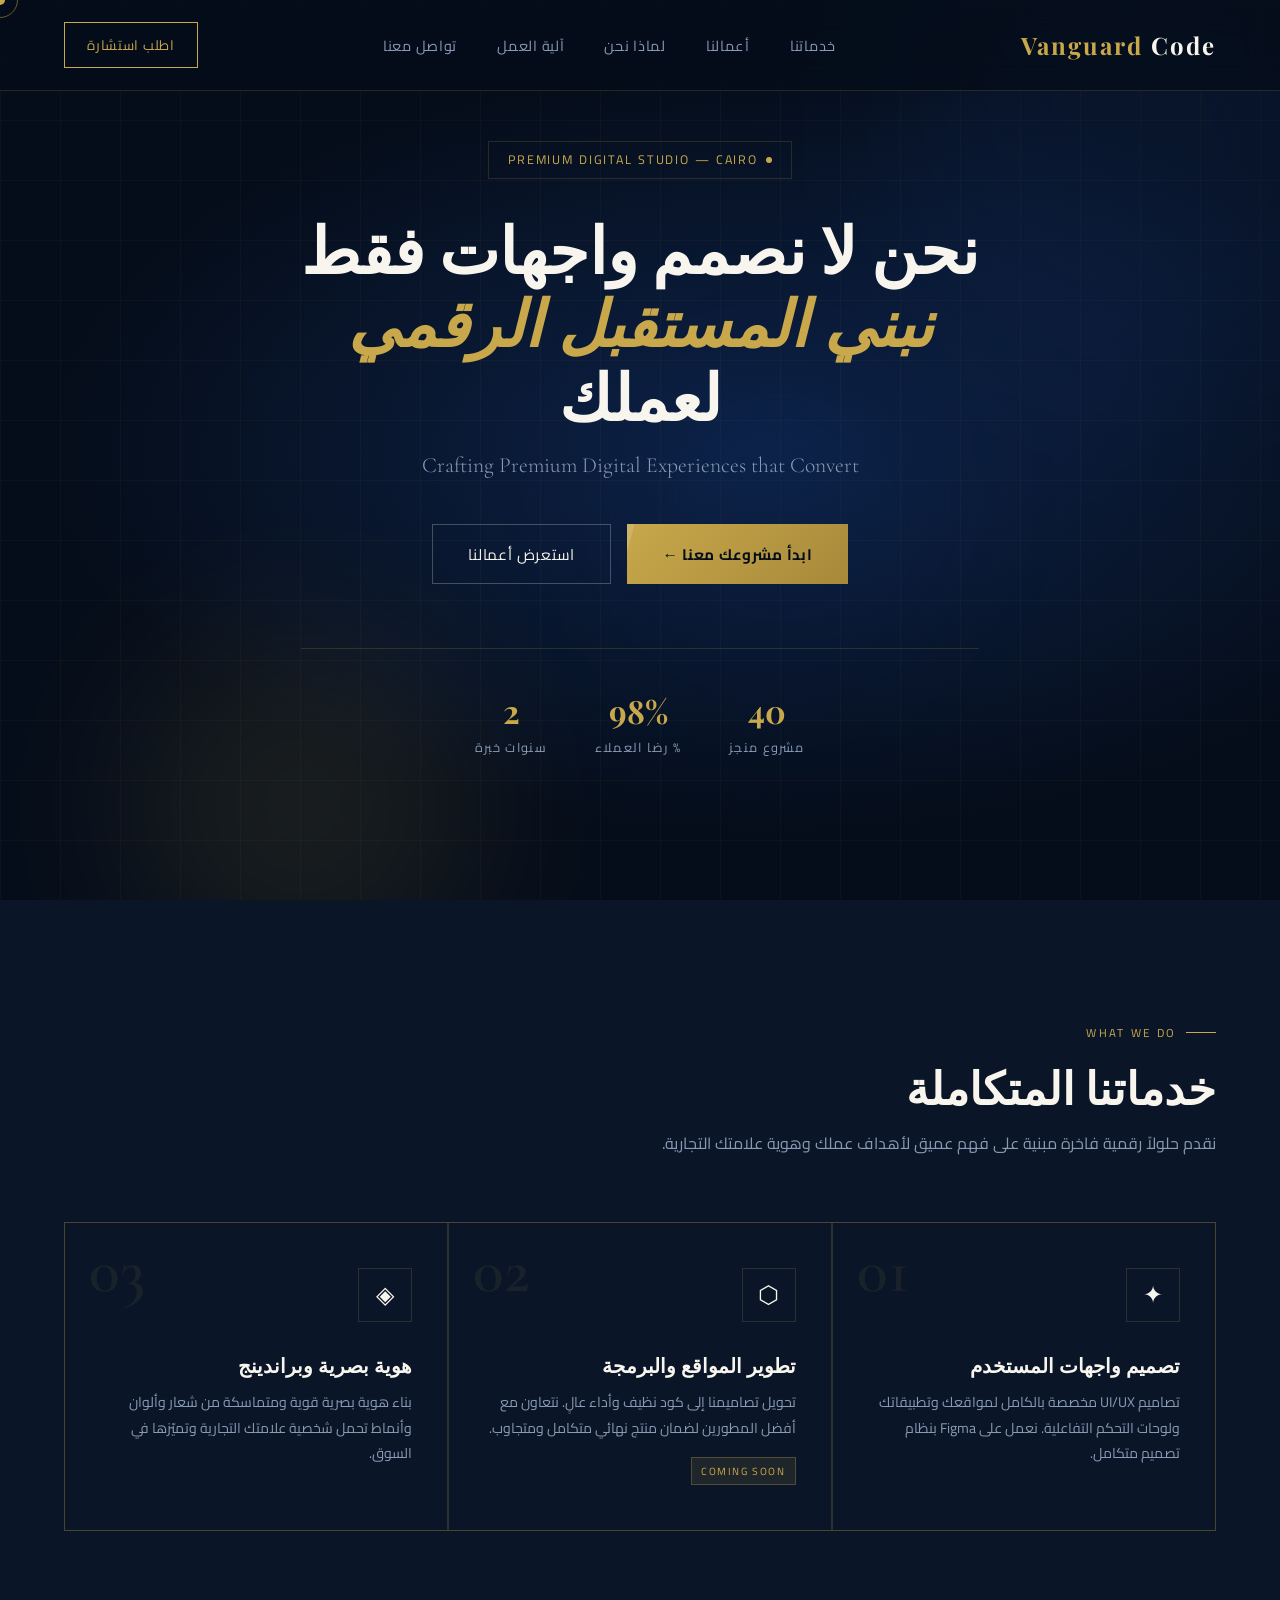
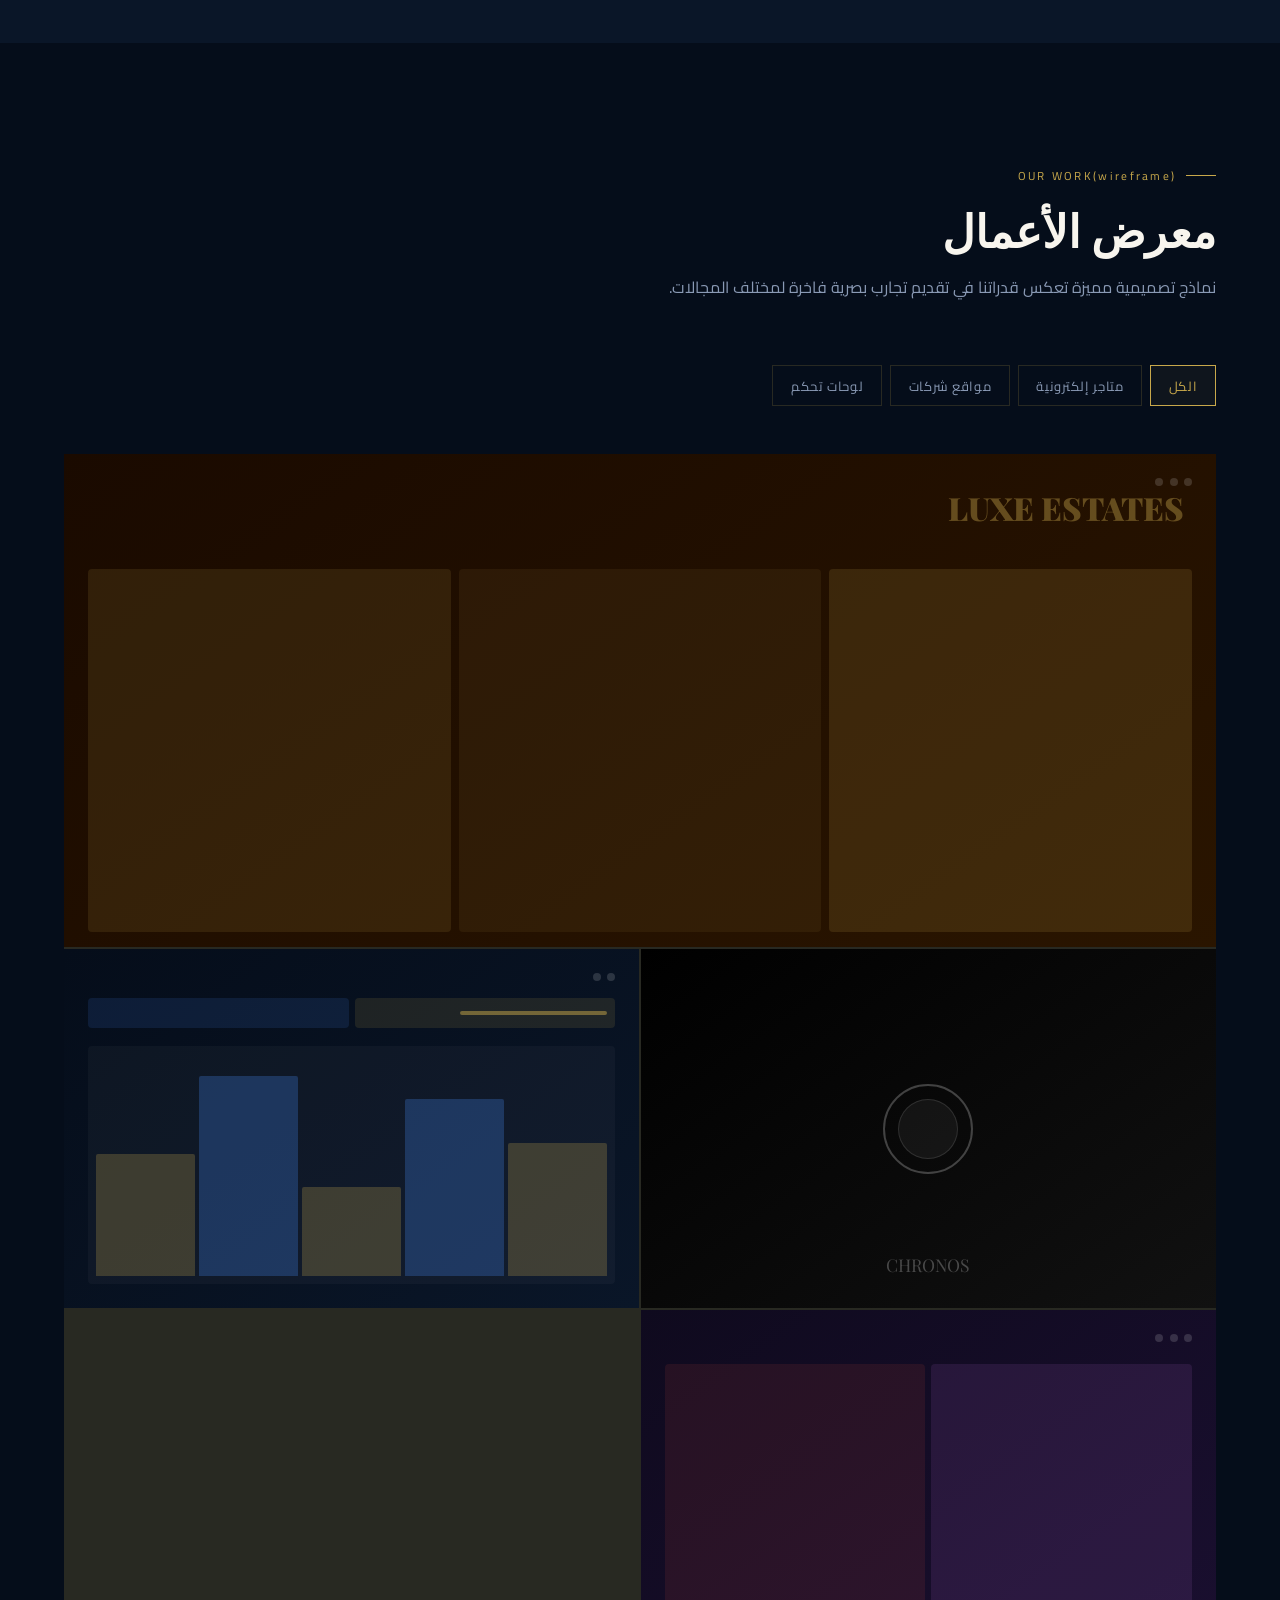
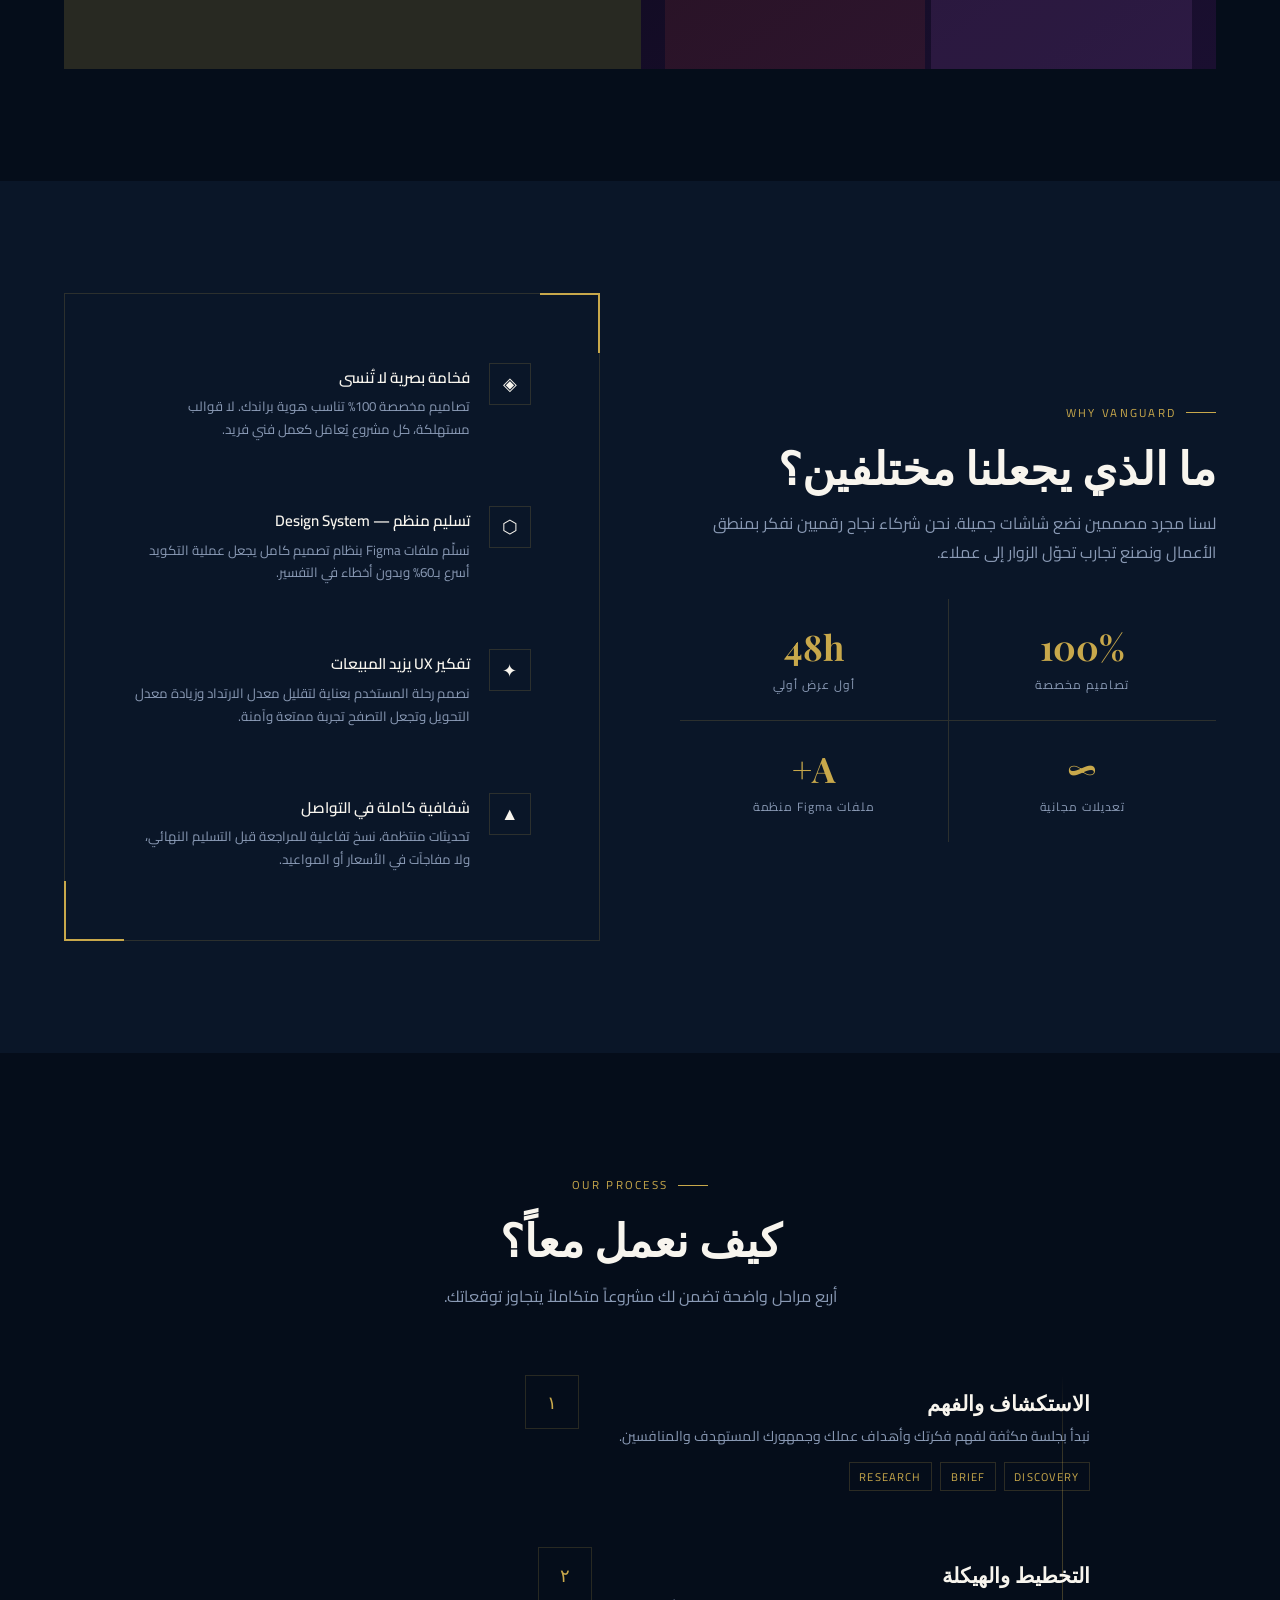
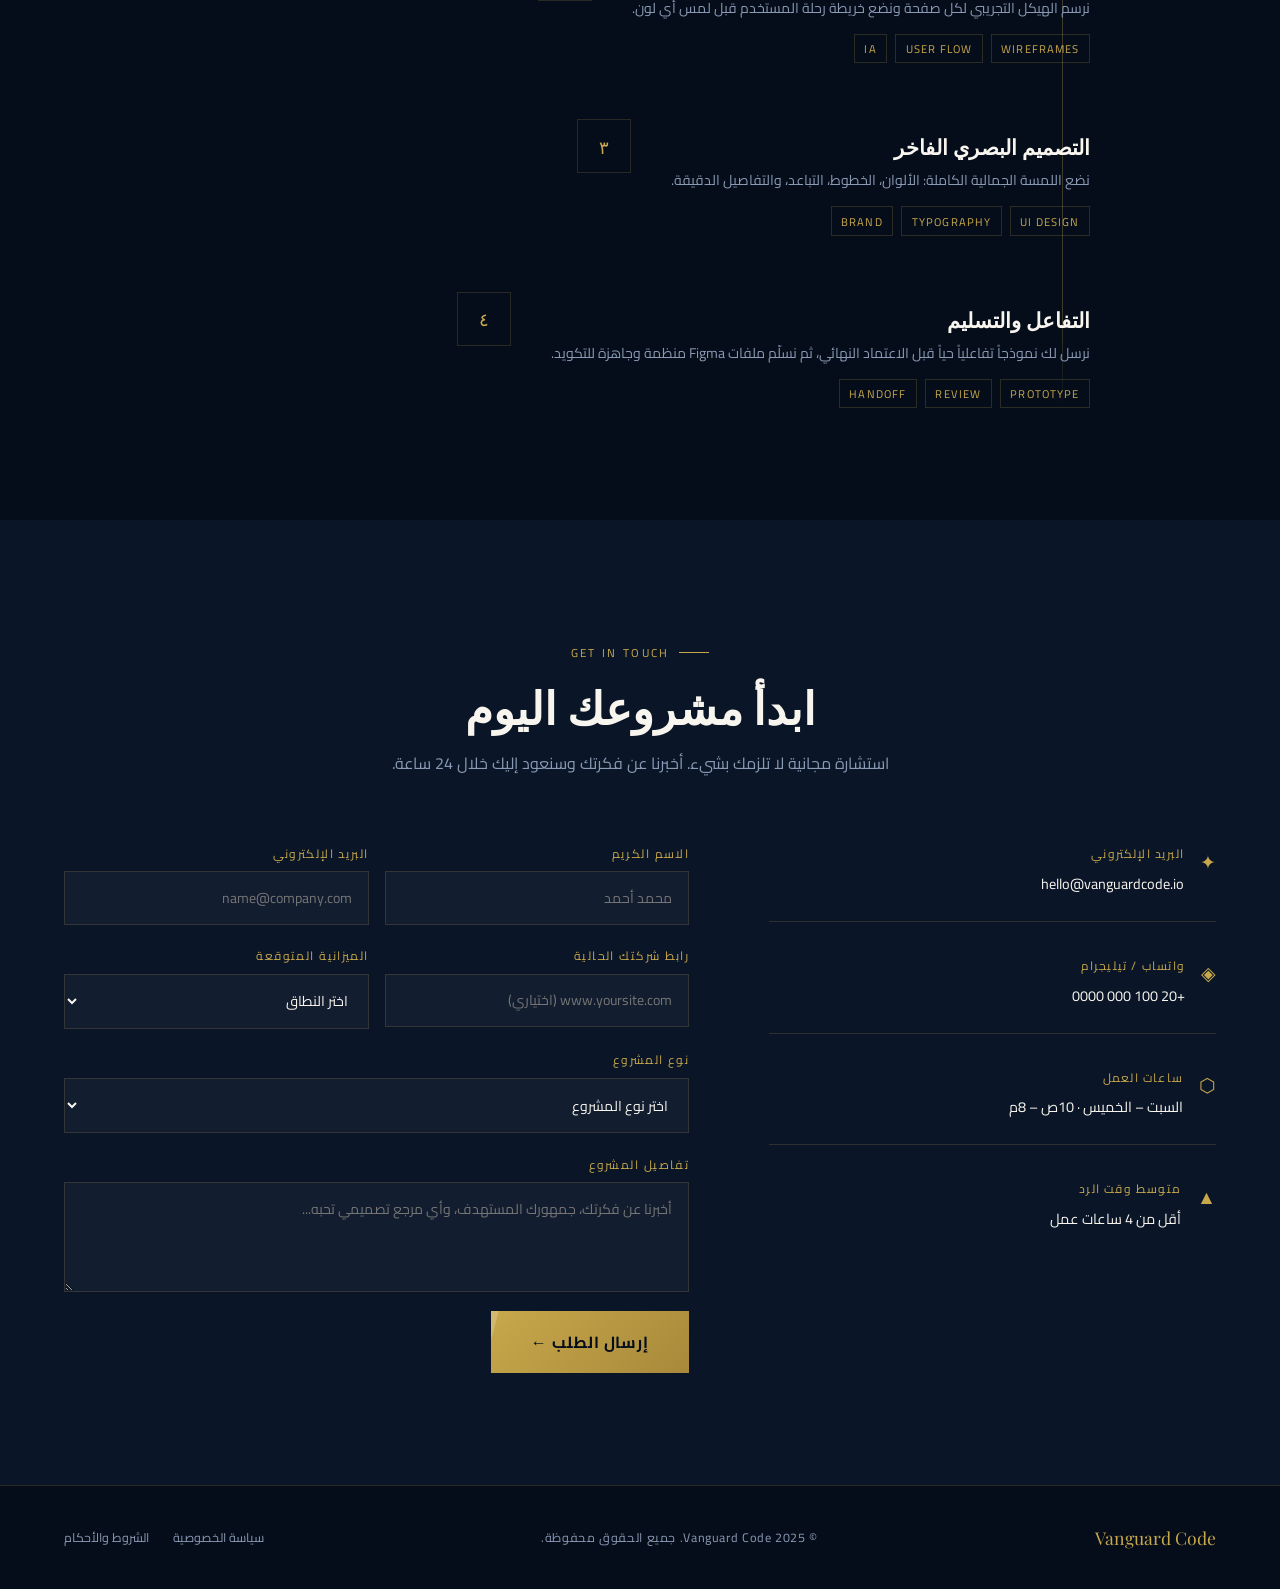
==== New folder (4)/index.htm @ 40bcb63a "Add files via upload" ====
<!DOCTYPE html>
<html lang="ar" dir="rtl">
<head>
    <title>Vanguard Code — نبني المستقبل الرقمي</title>
<meta charset="UTF-8">
<meta name="viewport" content="width=device-width, initial-scale=1.0">
<title>Vanguard Code — نبني المستقبل الرقمي</title>
<link rel="preconnect" href="https://fonts.googleapis.com">
<link href="https://fonts.googleapis.com/css2?family=Playfair+Display:wght@400;700;900&family=Cairo:wght@300;400;600;700&family=Cormorant+Garamond:ital,wght@0,300;0,600;1,300&display=swap" rel="stylesheet">
<link rel="stylesheet" href="style.css">
</head>
<body>

<div class="cursor" id="cursor"></div>
<div class="cursor-ring" id="cursorRing"></div>

<!-- NAV -->
<nav>
  <a class="logo" href="#">Vanguard <span>Code</span></a>
  <ul>
    <li><a href="#services">خدماتنا</a></li>
    <li><a href="#portfolio">أعمالنا</a></li>
    <li><a href="#why">لماذا نحن</a></li>
    <li><a href="#process">آلية العمل</a></li>
    <li><a href="#contact">تواصل معنا</a></li>
  </ul>
  <button class="nav-cta" onclick="document.querySelector('#contact').scrollIntoView({behavior:'smooth'})">اطلب استشارة</button>
</nav>

<!-- HERO -->
<section id="hero">
  <div class="hero-bg">
    <div class="grid-lines"></div>
    <div class="orb orb-1"></div>
    <div class="orb orb-2"></div>
    <div class="orb orb-3"></div>
    <div class="particles" id="particles"></div>
  </div>
  <div class="hero-content">
    <div class="hero-badge">PREMIUM DIGITAL STUDIO — CAIRO</div>
    <h1 class="hero-title">
      نحن لا نصمم واجهات فقط<br>
      <span class="line-gold">نبني المستقبل الرقمي</span><br>
      لعملك
    </h1>
    <p class="hero-sub">Crafting Premium Digital Experiences that Convert</p>
    <div class="hero-btns">
      <button class="btn-primary" onclick="document.querySelector('#contact').scrollIntoView({behavior:'smooth'})">ابدأ مشروعك معنا ←</button>
      <button class="btn-secondary" onclick="document.querySelector('#portfolio').scrollIntoView({behavior:'smooth'})">استعرض أعمالنا</button>
    </div>
    <div class="hero-stats">
      <div><div class="stat-num" data-count="40">0</div><div class="stat-label">مشروع منجز</div></div>
      <div><div class="stat-num" data-count="98">0</div><div class="stat-label">% رضا العملاء</div></div>
      <div><div class="stat-num" data-count="2">0</div><div class="stat-label">سنوات خبرة</div></div>
    </div>
  </div>
</section>

<!-- SERVICES -->
<section id="services">
  <div class="section-header reveal">
    <div class="section-tag">WHAT WE DO</div>
    <h2 class="section-title">خدماتنا المتكاملة</h2>
    <p class="section-desc">نقدم حلولاً رقمية فاخرة مبنية على فهم عميق لأهداف عملك وهوية علامتك التجارية.</p>
  </div>
  <div class="services-grid reveal">
    <div class="service-card">
      <div class="service-num">01</div>
      <div class="service-icon">✦</div>
      <div class="service-name">تصميم واجهات المستخدم</div>
      <p class="service-desc">تصاميم UI/UX مخصصة بالكامل لمواقعك وتطبيقاتك ولوحات التحكم التفاعلية. نعمل على Figma بنظام تصميم متكامل.</p>
    </div>
    <div class="service-card">
      <div class="service-num">02</div>
      <div class="service-icon">⬡</div>
      <div class="service-name">تطوير المواقع والبرمجة</div>
      <p class="service-desc">تحويل تصاميمنا إلى كود نظيف وأداء عالٍ. نتعاون مع أفضل المطورين لضمان منتج نهائي متكامل ومتجاوب.</p>
      <div class="badge-soon">COMING SOON</div>
    </div>
    <div class="service-card">
      <div class="service-num">03</div>
      <div class="service-icon">◈</div>
      <div class="service-name">هوية بصرية وبراندينج</div>
      <p class="service-desc">بناء هوية بصرية قوية ومتماسكة من شعار وألوان وأنماط تحمل شخصية علامتك التجارية وتميّزها في السوق.</p>
    </div>
  </div>
</section>

<!-- PORTFOLIO -->
<section id="portfolio">
  <div class="section-header reveal">
    <div class="section-tag">OUR WORK(wireframe)</div>
    <h2 class="section-title">معرض الأعمال</h2>
    <p class="section-desc">نماذج تصميمية مميزة تعكس قدراتنا في تقديم تجارب بصرية فاخرة لمختلف المجالات.</p>
  </div>
  <div class="portfolio-filters reveal">
    <button class="filter-btn active">الكل</button>
    <button class="filter-btn">متاجر إلكترونية</button>
    <button class="filter-btn">مواقع شركات</button>
    <button class="filter-btn">لوحات تحكم</button>
  </div>
  <div class="portfolio-grid reveal">
    <div class="portfolio-item large">
      <div class="portfolio-visual theme-realestate">
        <div class="mock-ui">
          <div class="mock-nav"><div class="mock-dot"></div><div class="mock-dot"></div><div class="mock-dot"></div></div>
          <div class="mock-bar" style="width:40%;height:8px;border-radius:4px;background:linear-gradient(90deg,#c8a84b,#8a6520);margin-bottom:0.5rem"></div>
          <div class="mock-bar" style="width:65%;margin-bottom:0.3rem"></div>
          <div class="mock-bar" style="width:50%;margin-bottom:1.5rem"></div>
          <div style="display:grid;grid-template-columns:repeat(3,1fr);gap:8px;flex:1">
            <div style="background:rgba(200,168,75,0.15);border-radius:4px;aspect-ratio:1"></div>
            <div style="background:rgba(200,168,75,0.08);border-radius:4px;aspect-ratio:1"></div>
            <div style="background:rgba(200,168,75,0.12);border-radius:4px;aspect-ratio:1"></div>
          </div>
          <div style="position:absolute;top:2rem;right:2rem;font-family:'Playfair Display',serif;font-size:2rem;color:rgba(200,168,75,0.4);font-weight:900">LUXE ESTATES</div>
        </div>
      </div>
      <div class="portfolio-overlay">
        <div class="portfolio-tag">CONCEPT — موقع عقارات</div>
        <div class="portfolio-name">Luxe Estates — وجهة العقار الفاخر</div>
        <a href="#" class="portfolio-link">عرض النموذج التفاعلي </a>
      </div>
    </div>
    <div class="portfolio-item">
      <div class="portfolio-visual theme-watch">
        <div class="mock-ui">
          <div style="position:absolute;inset:0;display:flex;align-items:center;justify-content:center">
            <div style="width:90px;height:90px;border-radius:50%;border:2px solid rgba(200,200,200,0.3);display:flex;align-items:center;justify-content:center">
              <div style="width:60px;height:60px;border-radius:50%;background:rgba(255,255,255,0.05);border:1px solid rgba(200,200,200,0.15)"></div>
            </div>
          </div>
          <div style="position:absolute;bottom:2rem;left:0;right:0;text-align:center;font-family:'Playfair Display',serif;font-size:1.1rem;color:rgba(255,255,255,0.25)">CHRONOS</div>
        </div>
      </div>
      <div class="portfolio-overlay">
        <div class="portfolio-tag">CONCEPT — متجر ساعات فاخرة</div>
        <div class="portfolio-name">Chronos — متجر الفخامة</div>
        <a href="#" class="portfolio-link">عرض النموذج التفاعلي </a>
      </div>
    </div>
    <div class="portfolio-item">
      <div class="portfolio-visual theme-saas">
        <div class="mock-ui">
          <div class="mock-nav"><div class="mock-dot"></div><div class="mock-dot"></div></div>
          <div style="display:grid;grid-template-columns:1fr 1fr;gap:6px;margin-bottom:8px">
            <div style="background:rgba(200,168,75,0.12);border-radius:4px;height:30px;display:flex;align-items:center;padding:0 8px">
              <div style="width:60%;height:4px;background:var(--gold);border-radius:2px;opacity:0.5"></div>
            </div>
            <div style="background:rgba(74,143,255,0.12);border-radius:4px;height:30px"></div>
          </div>
          <div style="background:rgba(255,255,255,0.03);border-radius:4px;flex:1;padding:8px">
            <div style="display:flex;gap:4px;align-items:flex-end;height:100%">
              <div style="flex:1;background:rgba(200,168,75,0.25);border-radius:2px 2px 0 0;height:60%"></div>
              <div style="flex:1;background:rgba(74,143,255,0.25);border-radius:2px 2px 0 0;height:80%"></div>
              <div style="flex:1;background:rgba(200,168,75,0.25);border-radius:2px 2px 0 0;height:40%"></div>
              <div style="flex:1;background:rgba(74,143,255,0.25);border-radius:2px 2px 0 0;height:90%"></div>
              <div style="flex:1;background:rgba(200,168,75,0.25);border-radius:2px 2px 0 0;height:55%"></div>
            </div>
          </div>
        </div>
      </div>
      <div class="portfolio-overlay">
        <div class="portfolio-tag">CONCEPT — لوحة تحكم SaaS</div>
        <div class="portfolio-name">Analytics Pro Dashboard</div>
        <a href="#" class="portfolio-link">عرض النموذج التفاعلي </a>
      </div>
    </div>
    <div class="portfolio-item">
      <div class="portfolio-visual theme-ecom">
        <div class="mock-ui">
          <div class="mock-nav"><div class="mock-dot"></div><div class="mock-dot"></div><div class="mock-dot"></div></div>
          <div style="display:grid;grid-template-columns:repeat(2,1fr);gap:6px;margin-top:4px">
            <div style="background:rgba(155,89,182,0.15);border-radius:4px;aspect-ratio:3/4;display:flex;align-items:flex-end;padding:6px">
              <div style="width:100%;height:4px;background:rgba(155,89,182,0.4);border-radius:2px"></div>
            </div>
            <div style="background:rgba(231,76,60,0.1);border-radius:4px;aspect-ratio:3/4;display:flex;align-items:flex-end;padding:6px">
              <div style="width:80%;height:4px;background:rgba(231,76,60,0.4);border-radius:2px"></div>
            </div>
          </div>
        </div>
      </div>
      <div class="portfolio-overlay">
        <div class="portfolio-tag">CONCEPT — متجر إلكتروني</div>
        <div class="portfolio-name">Nova Store — تجربة تسوق فريدة</div>
        <a href="#" class="portfolio-link">عرض النموذج التفاعلي </a>
      </div>
    </div>
  </div>
</section>

<!-- WHY -->
<section id="why">
  <div class="why-grid">
    <div class="reveal">
      <div class="section-tag">WHY VANGUARD</div>
      <h2 class="section-title">ما الذي يجعلنا مختلفين؟</h2>
      <p class="section-desc">لسنا مجرد مصممين نضع شاشات جميلة. نحن شركاء نجاح رقميين نفكر بمنطق الأعمال ونصنع تجارب تحوّل الزوار إلى عملاء.</p>
      <div class="why-numbers">
        <div class="why-num-box"><div class="why-big">100%</div><div class="why-label">تصاميم مخصصة</div></div>
        <div class="why-num-box"><div class="why-big">48h</div><div class="why-label">أول عرض أولي</div></div>
        <div class="why-num-box"><div class="why-big">∞</div><div class="why-label">تعديلات مجانية</div></div>
        <div class="why-num-box"><div class="why-big">A+</div><div class="why-label">ملفات Figma منظمة</div></div>
      </div>
    </div>
    <div class="why-visual reveal">
      <div class="why-inner">
        <div class="why-feature">
          <div class="why-icon">◈</div>
          <div>
            <div class="why-feat-title">فخامة بصرية لا تُنسى</div>
            <p class="why-feat-desc">تصاميم مخصصة 100% تناسب هوية براندك. لا قوالب مستهلكة، كل مشروع يُعامَل كعمل فني فريد.</p>
          </div>
        </div>
        <div class="why-feature">
          <div class="why-icon">⬡</div>
          <div>
            <div class="why-feat-title">تسليم منظم — Design System</div>
            <p class="why-feat-desc">نسلّم ملفات Figma بنظام تصميم كامل يجعل عملية التكويد أسرع بـ60% وبدون أخطاء في التفسير.</p>
          </div>
        </div>
        <div class="why-feature">
          <div class="why-icon">✦</div>
          <div>
            <div class="why-feat-title">تفكير UX يزيد المبيعات</div>
            <p class="why-feat-desc">نصمم رحلة المستخدم بعناية لتقليل معدل الارتداد وزيادة معدل التحويل وتجعل التصفح تجربة ممتعة وآمنة.</p>
          </div>
        </div>
        <div class="why-feature">
          <div class="why-icon">▲</div>
          <div>
            <div class="why-feat-title">شفافية كاملة في التواصل</div>
            <p class="why-feat-desc">تحديثات منتظمة، نسخ تفاعلية للمراجعة قبل التسليم النهائي، ولا مفاجآت في الأسعار أو المواعيد.</p>
          </div>
        </div>
      </div>
    </div>
  </div>
</section>

<!-- PROCESS -->
<section id="process">
  <div class="section-header reveal" style="text-align:center;margin:0 auto 4rem;">
    <div class="section-tag" style="justify-content:center">OUR PROCESS</div>
    <h2 class="section-title">كيف نعمل معاً؟</h2>
    <p class="section-desc" style="margin:0 auto">أربع مراحل واضحة تضمن لك مشروعاً متكاملاً يتجاوز توقعاتك.</p>
  </div>
  <div class="process-timeline reveal">
    <div class="process-line"></div>
    <div class="process-step">
      <div class="step-content">
        <div class="step-name">الاستكشاف والفهم</div>
        <p class="step-desc">نبدأ بجلسة مكثفة لفهم فكرتك وأهداف عملك وجمهورك المستهدف والمنافسين.</p>
        <div class="step-tags"><span class="step-tag">DISCOVERY</span><span class="step-tag">BRIEF</span><span class="step-tag">RESEARCH</span></div>
      </div>
      <div class="step-marker">١</div>
    </div>
    <div class="process-step">
      <div class="step-content">
        <div class="step-name">التخطيط والهيكلة</div>
        <p class="step-desc">نرسم الهيكل التجريبي لكل صفحة ونضع خريطة رحلة المستخدم قبل لمس أي لون.</p>
        <div class="step-tags"><span class="step-tag">WIREFRAMES</span><span class="step-tag">USER FLOW</span><span class="step-tag">IA</span></div>
      </div>
      <div class="step-marker">٢</div>
    </div>
    <div class="process-step">
      <div class="step-content">
        <div class="step-name">التصميم البصري الفاخر</div>
        <p class="step-desc">نضع اللمسة الجمالية الكاملة: الألوان، الخطوط، التباعد، والتفاصيل الدقيقة.</p>
        <div class="step-tags"><span class="step-tag">UI DESIGN</span><span class="step-tag">TYPOGRAPHY</span><span class="step-tag">BRAND</span></div>
      </div>
      <div class="step-marker">٣</div>
    </div>
    <div class="process-step">
      <div class="step-content">
        <div class="step-name">التفاعل والتسليم</div>
        <p class="step-desc">نرسل لك نموذجاً تفاعلياً حياً قبل الاعتماد النهائي، ثم نسلّم ملفات Figma منظمة وجاهزة للتكويد.</p>
        <div class="step-tags"><span class="step-tag">PROTOTYPE</span><span class="step-tag">REVIEW</span><span class="step-tag">HANDOFF</span></div>
      </div>
      <div class="step-marker">٤</div>
    </div>
  </div>
</section>

<!-- CONTACT -->
<section id="contact">
  <div class="section-header reveal" style="text-align:center;margin:0 auto 4rem;">
    <div class="section-tag" style="justify-content:center">GET IN TOUCH</div>
    <h2 class="section-title">ابدأ مشروعك اليوم</h2>
    <p class="section-desc" style="margin:0 auto">استشارة مجانية لا تلزمك بشيء. أخبرنا عن فكرتك وسنعود إليك خلال 24 ساعة.</p>
  </div>
  <div class="contact-grid">
    <div class="contact-info reveal">
      <div class="contact-item">
        <div class="contact-icon">✦</div>
        <div>
          <div class="contact-label">البريد الإلكتروني</div>
          <div class="contact-value">hello@vanguardcode.io</div>
        </div>
      </div>
      <div class="contact-item">
        <div class="contact-icon">◈</div>
        <div>
          <div class="contact-label">واتساب / تيليجرام</div>
          <div class="contact-value">+20 100 000 0000</div>
        </div>
      </div>
      <div class="contact-item">
        <div class="contact-icon">⬡</div>
        <div>
          <div class="contact-label">ساعات العمل</div>
          <div class="contact-value">السبت – الخميس · 10ص – 8م</div>
        </div>
      </div>
      <div class="contact-item">
        <div class="contact-icon">▲</div>
        <div>
          <div class="contact-label">متوسط وقت الرد</div>
          <div class="contact-value">أقل من 4 ساعات عمل</div>
        </div>
      </div>
    </div>
    <div class="contact-form reveal">
      <div class="form-row">
        <div class="form-group">
          <label class="form-label">الاسم الكريم</label>
          <input class="form-input" type="text" placeholder="محمد أحمد" id="fname">
        </div>
        <div class="form-group">
          <label class="form-label">البريد الإلكتروني</label>
          <input class="form-input" type="email" placeholder="name@company.com" id="femail">
        </div>
      </div>
      <div class="form-row">
        <div class="form-group">
          <label class="form-label">رابط شركتك الحالية</label>
          <input class="form-input" type="url" placeholder="www.yoursite.com (اختياري)" id="fsiteurl">
        </div>
        <div class="form-group">
          <label class="form-label">الميزانية المتوقعة</label>
          <select class="form-select form-input" id="fbudget">
            <option value="">اختر النطاق</option>
            <option>أقل من $500</option>
            <option>$500 – $1,500</option>
            <option>$1,500 – $3,000</option>
            <option>$3,000 – $5,000</option>
            <option>أكثر من $5,000</option>
          </select>
        </div>
      </div>
      <div class="form-group">
        <label class="form-label">نوع المشروع</label>
        <select class="form-select form-input" id="ftype">
          <option value="">اختر نوع المشروع</option>
          <option>موقع شركة / خدمات</option>
          <option>متجر إلكتروني</option>
          <option>تطبيق موبايل</option>
          <option>لوحة تحكم / SaaS</option>
          <option>هوية بصرية</option>
          <option>أخرى</option>
        </select>
      </div>
      <div class="form-group">
        <label class="form-label">تفاصيل المشروع</label>
        <textarea class="form-textarea" id="fmessage" placeholder="أخبرنا عن فكرتك، جمهورك المستهدف، وأي مرجع تصميمي تحبه..."></textarea>
      </div>
      <div class="form-success" id="formSuccess">
        ✦ &nbsp; شكراً! تم استلام طلبك وسنتواصل معك خلال 24 ساعة.
      </div>
      <button class="btn-submit" id="submitBtn">إرسال الطلب ←</button>
    </div>
  </div>
</section>

<!-- FOOTER -->
<footer>
  <div class="footer-logo">Vanguard Code</div>
  <div class="footer-copy">© 2025 Vanguard Code. جميع الحقوق محفوظة.</div>
  <div class="footer-links">
    <a href="#">سياسة الخصوصية</a>
    <a href="#">الشروط والأحكام</a>
  </div>
</footer>

<script src="script.js" defer></script>
</body>
</html>
---- New folder (4)/style.css ----
:root {
    --navy: #050d1a;
    --navy-mid: #0a1628;
    --navy-light: #0f2040;
    --gold: #c8a84b;
    --gold-light: #e2c47a;
    --gold-pale: #f5e6b8;
    --white: #f8f5ee;
    --gray: #8a9ab5;
    --border: rgba(200,168,75,0.18);
  }

  *, *::before, *::after { box-sizing: border-box; margin: 0; padding: 0; }
  html { scroll-behavior: smooth; }
  body {
    font-family: 'Cairo', sans-serif;
    background: var(--navy);
    color: var(--white);
    overflow-x: hidden;
    cursor: none;
  }

  /* Custom Cursor */
  .cursor {
    width: 10px; height: 10px;
    background: var(--gold);
    border-radius: 50%;
    position: fixed; top: 0; left: 0;
    pointer-events: none; z-index: 9999;
    transform: translate(-50%,-50%);
    transition: transform 0.1s;
  }
  .cursor-ring {
    width: 36px; height: 36px;
    border: 1px solid rgba(200,168,75,0.5);
    border-radius: 50%;
    position: fixed; top: 0; left: 0;
    pointer-events: none; z-index: 9998;
    transform: translate(-50%,-50%);
    transition: all 0.25s ease;
  }

  /* NAV */
  nav {
    position: fixed; top: 0; width: 100%; z-index: 100;
    display: flex; align-items: center; justify-content: space-between;
    padding: 1.4rem 4rem;
    background: rgba(5,13,26,0.85);
    backdrop-filter: blur(18px);
    border-bottom: 1px solid var(--border);
    animation: fadeDown 0.8s ease forwards;
  }
  @keyframes fadeDown { from { opacity:0; transform:translateY(-20px); } to { opacity:1; transform:translateY(0); } }

  .logo {
    font-family: 'Playfair Display', serif;
    font-size: 1.5rem; font-weight: 700;
    color: var(--gold);
    letter-spacing: 2px;
    text-decoration: none;
  }
  .logo span { color: var(--white); }

  nav ul { display: flex; gap: 2.5rem; list-style: none; }
  nav ul a {
    color: var(--gray); font-size: 0.9rem; text-decoration: none;
    letter-spacing: 0.05em; transition: color 0.3s; font-weight: 400;
  }
  nav ul a:hover { color: var(--gold); }

  .nav-cta {
    background: transparent;
    border: 1px solid var(--gold);
    color: var(--gold);
    padding: 0.55rem 1.4rem;
    font-family: 'Cairo', sans-serif;
    font-size: 0.85rem; cursor: none;
    transition: all 0.35s; letter-spacing: 0.05em;
  }
  .nav-cta:hover { background: var(--gold); color: var(--navy); }

  /* HERO */
  #hero {
    min-height: 100vh;
    display: flex; align-items: center; justify-content: center;
    position: relative; overflow: hidden;
    padding: 0 4rem;
  }

  .hero-bg {
    position: absolute; inset: 0; z-index: 0;
    background: radial-gradient(ellipse 80% 60% at 60% 50%, #0d2248 0%, var(--navy) 70%);
  }
  .grid-lines {
    position: absolute; inset: 0;
    background-image:
      linear-gradient(rgba(200,168,75,0.04) 1px, transparent 1px),
      linear-gradient(90deg, rgba(200,168,75,0.04) 1px, transparent 1px);
    background-size: 60px 60px;
    animation: gridShift 20s linear infinite;
  }
  @keyframes gridShift { from { transform: translateY(0); } to { transform: translateY(60px); } }

  .orb {
    position: absolute; border-radius: 50%;
    filter: blur(80px); opacity: 0.18;
    animation: orbFloat 8s ease-in-out infinite;
  }
  .orb-1 { width: 500px; height: 500px; background: #1a3a7a; top: -100px; right: -100px; animation-delay: 0s; }
  .orb-2 { width: 350px; height: 350px; background: var(--gold); bottom: -80px; left: 10%; animation-delay: -3s; opacity: 0.1; }
  .orb-3 { width: 280px; height: 280px; background: #0a2855; top: 40%; left: 50%; animation-delay: -5s; }
  @keyframes orbFloat {
    0%, 100% { transform: translateY(0) scale(1); }
    50% { transform: translateY(-30px) scale(1.05); }
  }

  .particles { position: absolute; inset: 0; overflow: hidden; }
  .particle {
    position: absolute; width: 2px; height: 2px;
    background: var(--gold); border-radius: 50%;
    animation: particleFly linear infinite; opacity: 0;
  }
  @keyframes particleFly {
    0% { transform: translateY(100vh) translateX(0); opacity: 0; }
    10% { opacity: 0.6; }
    90% { opacity: 0.3; }
    100% { transform: translateY(-10vh) translateX(40px); opacity: 0; }
  }

  .hero-content { position: relative; z-index: 2; max-width: 780px; text-align: center; }

  .hero-badge {
    display: inline-flex; align-items: center; gap: 0.5rem;
    border: 1px solid var(--border);
    padding: 0.4rem 1.2rem;
    font-size: 0.78rem; letter-spacing: 0.15em;
    color: var(--gold); margin-bottom: 2rem;
    animation: fadeUp 1s 0.3s both;
  }
  .hero-badge::before { content:''; width:6px; height:6px; background:var(--gold); border-radius:50%; animation: pulse 2s infinite; }
  @keyframes pulse { 0%,100%{opacity:1;transform:scale(1);} 50%{opacity:0.4;transform:scale(1.5);} }

  .hero-title {
    font-family: 'Playfair Display', serif;
    font-size: clamp(2.8rem, 5vw, 4.5rem);
    font-weight: 900; line-height: 1.15;
    margin-bottom: 1rem;
    animation: fadeUp 1s 0.5s both;
  }
  .hero-title .line-gold { color: var(--gold); font-style: italic; }

  .hero-sub {
    font-family: 'Cormorant Garamond', serif;
    font-size: 1.35rem; font-weight: 300;
    color: var(--gray); margin-bottom: 2.5rem;
    line-height: 1.7; animation: fadeUp 1s 0.7s both;
  }

  .hero-btns { display: flex; gap: 1rem; justify-content: center; animation: fadeUp 1s 0.9s both; }

  .btn-primary {
    background: linear-gradient(135deg, var(--gold) 0%, #a8893a 100%);
    color: var(--navy); padding: 0.9rem 2.2rem;
    font-family: 'Cairo', sans-serif;
    font-weight: 700; font-size: 0.95rem;
    border: none; cursor: none; transition: all 0.4s;
    letter-spacing: 0.05em; position: relative; overflow: hidden;
  }
  .btn-primary::after {
    content:''; position:absolute; inset:0;
    background: rgba(255,255,255,0.15);
    transform: translateX(-100%) skewX(-15deg);
    transition: transform 0.5s;
  }
  .btn-primary:hover::after { transform: translateX(120%) skewX(-15deg); }
  .btn-primary:hover { transform: translateY(-2px); box-shadow: 0 12px 40px rgba(200,168,75,0.3); }

  .btn-secondary {
    background: transparent; color: var(--white);
    border: 1px solid rgba(248,245,238,0.25);
    padding: 0.9rem 2.2rem;
    font-family: 'Cairo', sans-serif;
    font-size: 0.95rem; cursor: none;
    transition: all 0.35s; letter-spacing: 0.05em;
  }
  .btn-secondary:hover { border-color: var(--gold); color: var(--gold); }

  .hero-stats {
    display: flex; gap: 3rem; justify-content: center;
    margin-top: 4rem; padding-top: 2.5rem;
    border-top: 1px solid var(--border);
    animation: fadeUp 1s 1.1s both;
  }
  .stat-num { font-family:'Playfair Display',serif; font-size:2rem; color:var(--gold); font-weight:700; }
  .stat-label { font-size:0.8rem; color:var(--gray); letter-spacing:0.1em; margin-top:0.2rem; }
  @keyframes fadeUp { from{opacity:0;transform:translateY(30px);} to{opacity:1;transform:translateY(0);} }

  /* SECTIONS */
  section { padding: 7rem 4rem; }
  .section-tag {
    display: inline-flex; align-items:center; gap:0.6rem;
    font-size:0.72rem; letter-spacing:0.2em; color:var(--gold); margin-bottom:1rem;
  }
  .section-tag::before { content:''; width:30px; height:1px; background:var(--gold); }
  .section-title {
    font-family:'Playfair Display',serif;
    font-size: clamp(2rem, 3.5vw, 3rem);
    font-weight:700; line-height:1.2; margin-bottom:1rem;
  }
  .section-desc { color:var(--gray); font-size:1rem; line-height:1.8; max-width:600px; }
  .section-header { margin-bottom:4rem; }

  /* SERVICES */
  #services { background: var(--navy-mid); }
  .services-grid {
    display: grid; grid-template-columns: repeat(3, 1fr);
    gap: 1.5px; background: var(--border); border: 1px solid var(--border);
  }
  .service-card {
    background: var(--navy-mid); padding: 2.8rem 2.2rem;
    position: relative; overflow: hidden; transition: all 0.4s;
  }
  .service-card::before {
    content:''; position:absolute; top:0; right:0;
    width:0; height:1px; background:var(--gold); transition: width 0.5s ease;
  }
  .service-card:hover::before { width:100%; }
  .service-card::after {
    content:''; position:absolute; bottom:0; left:0; right:0; top:0;
    background: linear-gradient(135deg, rgba(200,168,75,0.04), transparent);
    opacity:0; transition: opacity 0.4s;
  }
  .service-card:hover::after { opacity:1; }
  .service-card:hover { transform: translateY(-4px); }
  .service-icon {
    width:54px; height:54px; border: 1px solid var(--border);
    display:flex; align-items:center; justify-content:center;
    margin-bottom:1.8rem; font-size:1.5rem; transition: border-color 0.3s;
  }
  .service-card:hover .service-icon { border-color: var(--gold); }
  .service-num {
    font-family:'Cormorant Garamond',serif;
    font-size:4rem; color:rgba(200,168,75,0.08);
    position:absolute; top:1rem; left:1.5rem;
    font-weight:600; line-height:1; transition: color 0.3s;
  }
  .service-card:hover .service-num { color:rgba(200,168,75,0.14); }
  .service-name { font-family:'Playfair Display',serif; font-size:1.25rem; font-weight:700; margin-bottom:0.8rem; }
  .service-desc { color:var(--gray); font-size:0.88rem; line-height:1.8; }
  .badge-soon {
    display:inline-block;
    background: rgba(200,168,75,0.1); border: 1px solid rgba(200,168,75,0.3);
    color:var(--gold); font-size:0.65rem; letter-spacing:0.15em;
    padding:0.2rem 0.6rem; margin-top:1rem;
  }

  /* PORTFOLIO */
  #portfolio { background: var(--navy); }
  .portfolio-filters { display:flex; gap:0.5rem; margin-bottom:3rem; flex-wrap:wrap; }
  .filter-btn {
    padding:0.45rem 1.1rem; background:transparent;
    border: 1px solid var(--border); color:var(--gray);
    font-family:'Cairo',sans-serif; font-size:0.82rem;
    cursor:none; transition: all 0.3s; letter-spacing:0.05em;
  }
  .filter-btn.active, .filter-btn:hover {
    border-color:var(--gold); color:var(--gold); background: rgba(200,168,75,0.05);
  }
  .portfolio-grid {
    display:grid; grid-template-columns: repeat(2, 1fr);
    gap:1.5px; background:var(--border);
  }
  .portfolio-item {
    position:relative; overflow:hidden;
    background:var(--navy-light); aspect-ratio: 16/10; cursor:none;
  }
  .portfolio-item.large { grid-column: span 2; aspect-ratio: 21/9; }
  .portfolio-visual {
    width:100%; height:100%;
    display:flex; align-items:center; justify-content:center;
    position:relative; overflow:hidden;
    transition: transform 0.6s cubic-bezier(0.16,1,0.3,1);
  }
  .portfolio-item:hover .portfolio-visual { transform: scale(1.03); }
  .mock-ui {
    width:100%; height:100%; position:absolute; inset:0;
    padding:1.5rem; display:flex; flex-direction:column; gap:0.6rem; overflow:hidden;
  }
  .mock-nav { display:flex; gap:0.4rem; align-items:center; margin-bottom:0.5rem; }
  .mock-dot { width:8px;height:8px;border-radius:50%;background:rgba(255,255,255,0.15); }
  .mock-bar { height:4px; border-radius:2px; background:rgba(255,255,255,0.08); }
  .mock-bar.gold { background: rgba(200,168,75,0.4); }

  .theme-realestate { background: linear-gradient(145deg, #1a0a00, #2a1500); }
  .theme-watch { background: linear-gradient(145deg, #000, #111); }
  .theme-saas { background: linear-gradient(145deg, #050d1a, #0a1628); }
  .theme-ecom { background: linear-gradient(145deg, #0f0a1e, #1a0f30); }

  .portfolio-overlay {
    position:absolute; inset:0;
    background: linear-gradient(to top, rgba(5,13,26,0.95) 0%, rgba(5,13,26,0.3) 60%, transparent 100%);
    opacity:0; transition: opacity 0.4s;
    display:flex; flex-direction:column; justify-content:flex-end; padding:2rem;
  }
  .portfolio-item:hover .portfolio-overlay { opacity:1; }
  .portfolio-tag { font-size:0.7rem; letter-spacing:0.15em; color:var(--gold); margin-bottom:0.4rem; }
  .portfolio-name { font-family:'Playfair Display',serif; font-size:1.4rem; font-weight:700; margin-bottom:0.5rem; }
  .portfolio-link {
    display:inline-flex; align-items:center; gap:0.4rem;
    color:var(--gold); font-size:0.8rem; letter-spacing:0.1em; text-decoration:none;
  }
  .portfolio-link::after { content:'→'; transition:transform 0.3s; }
  .portfolio-item:hover .portfolio-link::after { transform:translateX(4px); }

  /* WHY */
  #why { background: var(--navy-mid); }
  .why-grid { display:grid; grid-template-columns: 1fr 1fr; gap:5rem; align-items:center; }
  .why-visual {
    position:relative; padding:3rem; border: 1px solid var(--border);
  }
  .why-visual::before {
    content:''; position:absolute; top:-1px; right:-1px;
    width:60px; height:60px;
    border-top:2px solid var(--gold); border-right:2px solid var(--gold);
  }
  .why-visual::after {
    content:''; position:absolute; bottom:-1px; left:-1px;
    width:60px; height:60px;
    border-bottom:2px solid var(--gold); border-left:2px solid var(--gold);
  }
  .why-inner { display:flex; flex-direction:column; gap:1.5rem; }
  .why-feature {
    display:flex; gap:1.2rem; align-items:flex-start; padding:1.2rem;
    border: 1px solid transparent; transition: border-color 0.3s, background 0.3s;
  }
  .why-feature:hover { border-color: var(--border); background: rgba(200,168,75,0.03); }
  .why-icon {
    width:42px; height:42px; flex-shrink:0;
    border: 1px solid var(--border);
    display:flex; align-items:center; justify-content:center;
    font-size:1.1rem; transition: border-color 0.3s;
  }
  .why-feature:hover .why-icon { border-color:var(--gold); }
  .why-feat-title { font-weight:600; margin-bottom:0.3rem; font-size:0.95rem; }
  .why-feat-desc { color:var(--gray); font-size:0.83rem; line-height:1.7; }
  .why-numbers { display:grid; grid-template-columns:1fr 1fr; gap:1px; background:var(--border); margin-top:2rem; }
  .why-num-box { background:var(--navy-mid); padding:1.5rem; text-align:center; }
  .why-big { font-family:'Playfair Display',serif; font-size:2.2rem; color:var(--gold); font-weight:700; }
  .why-label { font-size:0.75rem; color:var(--gray); letter-spacing:0.08em; margin-top:0.2rem; }

  /* PROCESS */
  #process { background: var(--navy); }
  .process-timeline { position:relative; max-width:900px; margin:0 auto; }
  .process-line {
    position:absolute; right:27px; top:0; bottom:0; width:1px;
    background: linear-gradient(to bottom, transparent, var(--gold) 15%, var(--gold) 85%, transparent);
    opacity:0.3;
  }
  .process-step {
    display:flex; gap:2.5rem; align-items:flex-start;
    padding-bottom:3.5rem; position:relative;
  }
  .process-step:last-child { padding-bottom:0; }
  .step-marker {
    flex-shrink:0; width:54px; height:54px;
    border: 1px solid var(--border); background: var(--navy);
    display:flex; align-items:center; justify-content:center;
    position:relative; z-index:1;
    font-family:'Playfair Display',serif; font-size:1.1rem; color:var(--gold);
    transition: border-color 0.3s, background 0.3s;
  }
  .process-step:hover .step-marker { border-color:var(--gold); background: rgba(200,168,75,0.1); }
  .step-content { padding-top:0.8rem; }
  .step-name { font-family:'Playfair Display',serif; font-size:1.3rem; font-weight:700; margin-bottom:0.5rem; }
  .step-desc { color:var(--gray); font-size:0.88rem; line-height:1.8; }
  .step-tags { display:flex; gap:0.5rem; flex-wrap:wrap; margin-top:0.8rem; }
  .step-tag {
    font-size:0.7rem; letter-spacing:0.1em; color:var(--gold);
    border: 1px solid rgba(200,168,75,0.2); padding:0.2rem 0.6rem;
  }

  /* CONTACT */
  #contact { background: var(--navy-mid); }
  .contact-grid { display:grid; grid-template-columns:1fr 1.4fr; gap:5rem; }
  .contact-info { display:flex; flex-direction:column; gap:2rem; }
  .contact-item {
    display:flex; gap:1rem; align-items:flex-start;
    padding-bottom:1.5rem; border-bottom: 1px solid var(--border);
  }
  .contact-item:last-child { border-bottom:none; }
  .contact-icon { font-size:1.2rem; color:var(--gold); margin-top:0.1rem; }
  .contact-label { font-size:0.75rem; letter-spacing:0.1em; color:var(--gold); margin-bottom:0.3rem; }
  .contact-value { font-size:0.9rem; color:var(--white); }

  .contact-form { display:flex; flex-direction:column; gap:1.2rem; }
  .form-row { display:grid; grid-template-columns:1fr 1fr; gap:1rem; }
  .form-group { display:flex; flex-direction:column; gap:0.4rem; }
  .form-label { font-size:0.75rem; letter-spacing:0.12em; color:var(--gold); }
  .form-input, .form-select, .form-textarea {
    background: rgba(255,255,255,0.03); border: 1px solid var(--border);
    color: var(--white); padding: 0.8rem 1rem;
    font-family:'Cairo',sans-serif; font-size:0.88rem;
    transition: border-color 0.3s; outline:none; width:100%;
  }
  .form-input:focus, .form-select:focus, .form-textarea:focus { border-color:var(--gold); }
  .form-textarea { resize:vertical; min-height:110px; }
  .form-select option { background:var(--navy-mid); }
  .form-select { cursor:none; }

  .btn-submit {
    background: linear-gradient(135deg, var(--gold), #a8893a);
    color:var(--navy); border:none; padding:1rem 2.5rem;
    font-family:'Cairo',sans-serif; font-weight:700; font-size:1rem;
    cursor:none; transition: all 0.4s; letter-spacing:0.06em; align-self:flex-start;
    position:relative; overflow:hidden;
  }
  .btn-submit::after {
    content:''; position:absolute; inset:0;
    background:rgba(255,255,255,0.2);
    transform:translateX(-100%) skewX(-15deg); transition: transform 0.5s;
  }
  .btn-submit:hover::after { transform:translateX(120%) skewX(-15deg); }
  .btn-submit:hover { transform:translateY(-2px); box-shadow:0 12px 40px rgba(200,168,75,0.35); }

  /* FOOTER */
  footer {
    background: var(--navy); border-top: 1px solid var(--border);
    padding: 2.5rem 4rem;
    display:flex; align-items:center; justify-content:space-between;
  }
  .footer-logo { font-family:'Playfair Display',serif; font-size:1.1rem; color:var(--gold); }
  .footer-copy { color:var(--gray); font-size:0.78rem; letter-spacing:0.05em; }
  .footer-links { display:flex; gap:1.5rem; }
  .footer-links a { color:var(--gray); font-size:0.78rem; text-decoration:none; transition:color 0.3s; }
  .footer-links a:hover { color:var(--gold); }

  .reveal { opacity:0; transform:translateY(40px); transition: opacity 0.7s ease, transform 0.7s ease; }
  .reveal.visible { opacity:1; transform:translateY(0); }

  .form-success {
    display:none; background:rgba(200,168,75,0.08);
    border:1px solid var(--gold); padding:1rem 1.5rem;
    color:var(--gold); font-size:0.9rem; text-align:center;
  }

  @media(max-width:900px){
    nav{padding:1rem 1.5rem;}
    nav ul{display:none;}
    section{padding:5rem 1.5rem;}
    .services-grid,.portfolio-grid,.why-grid,.contact-grid{grid-template-columns:1fr;}
    .portfolio-item.large{grid-column:span 1;}
    #hero{padding:0 1.5rem;}
    .hero-stats{gap:1.5rem;}
    .form-row{grid-template-columns:1fr;}
    footer{flex-direction:column;gap:1rem;text-align:center;}
  }
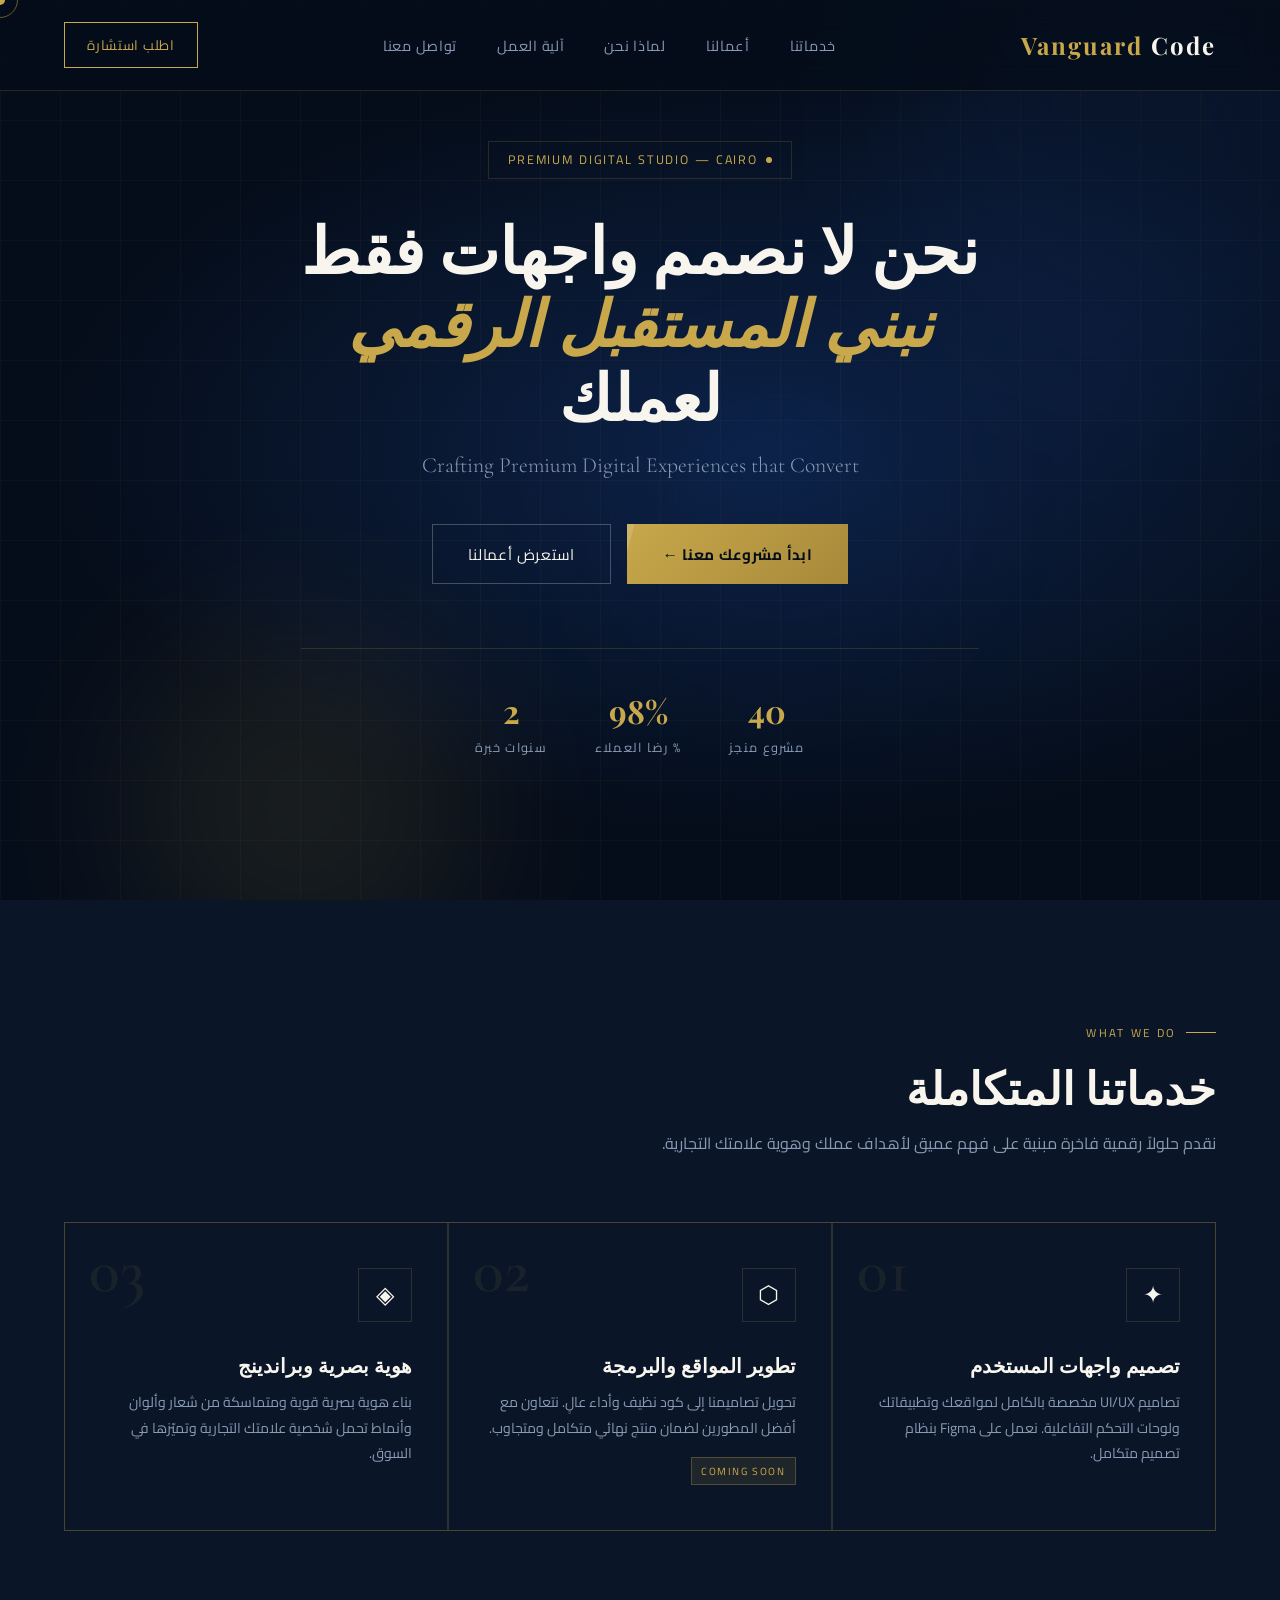
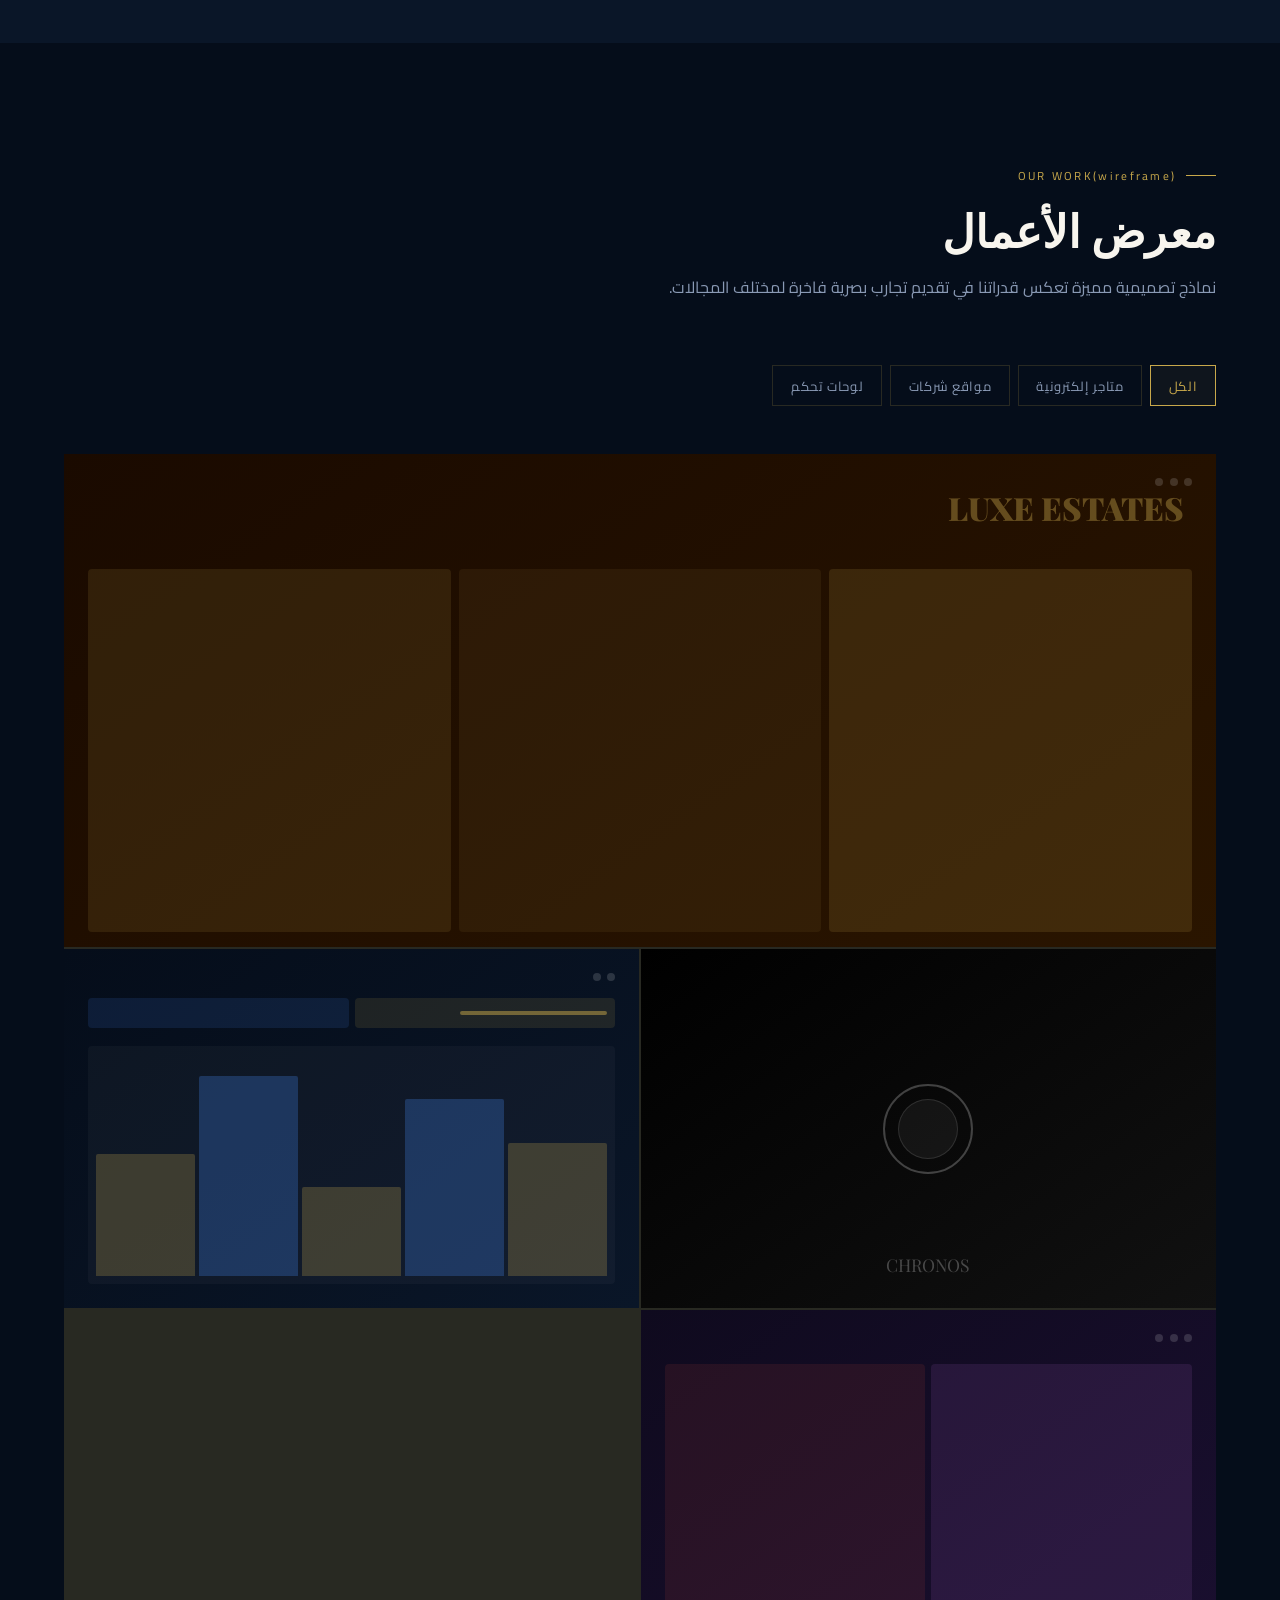
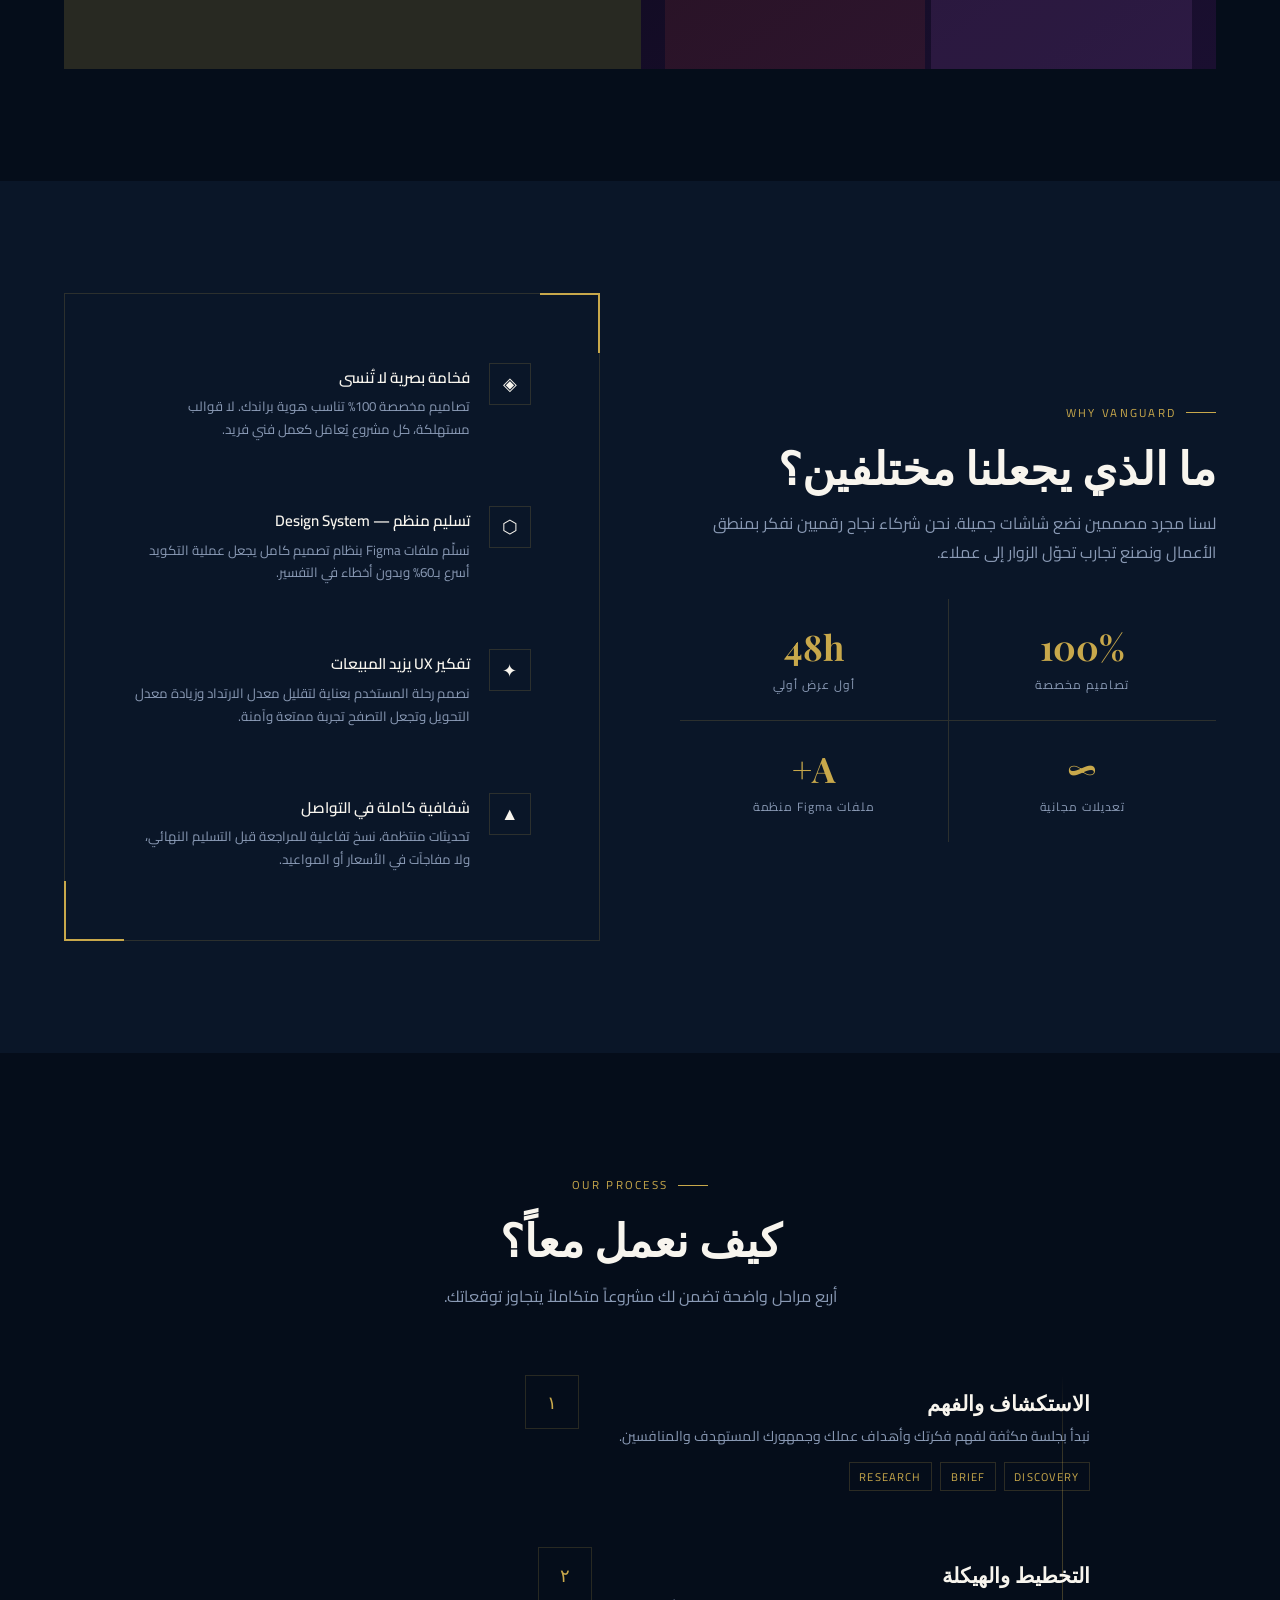
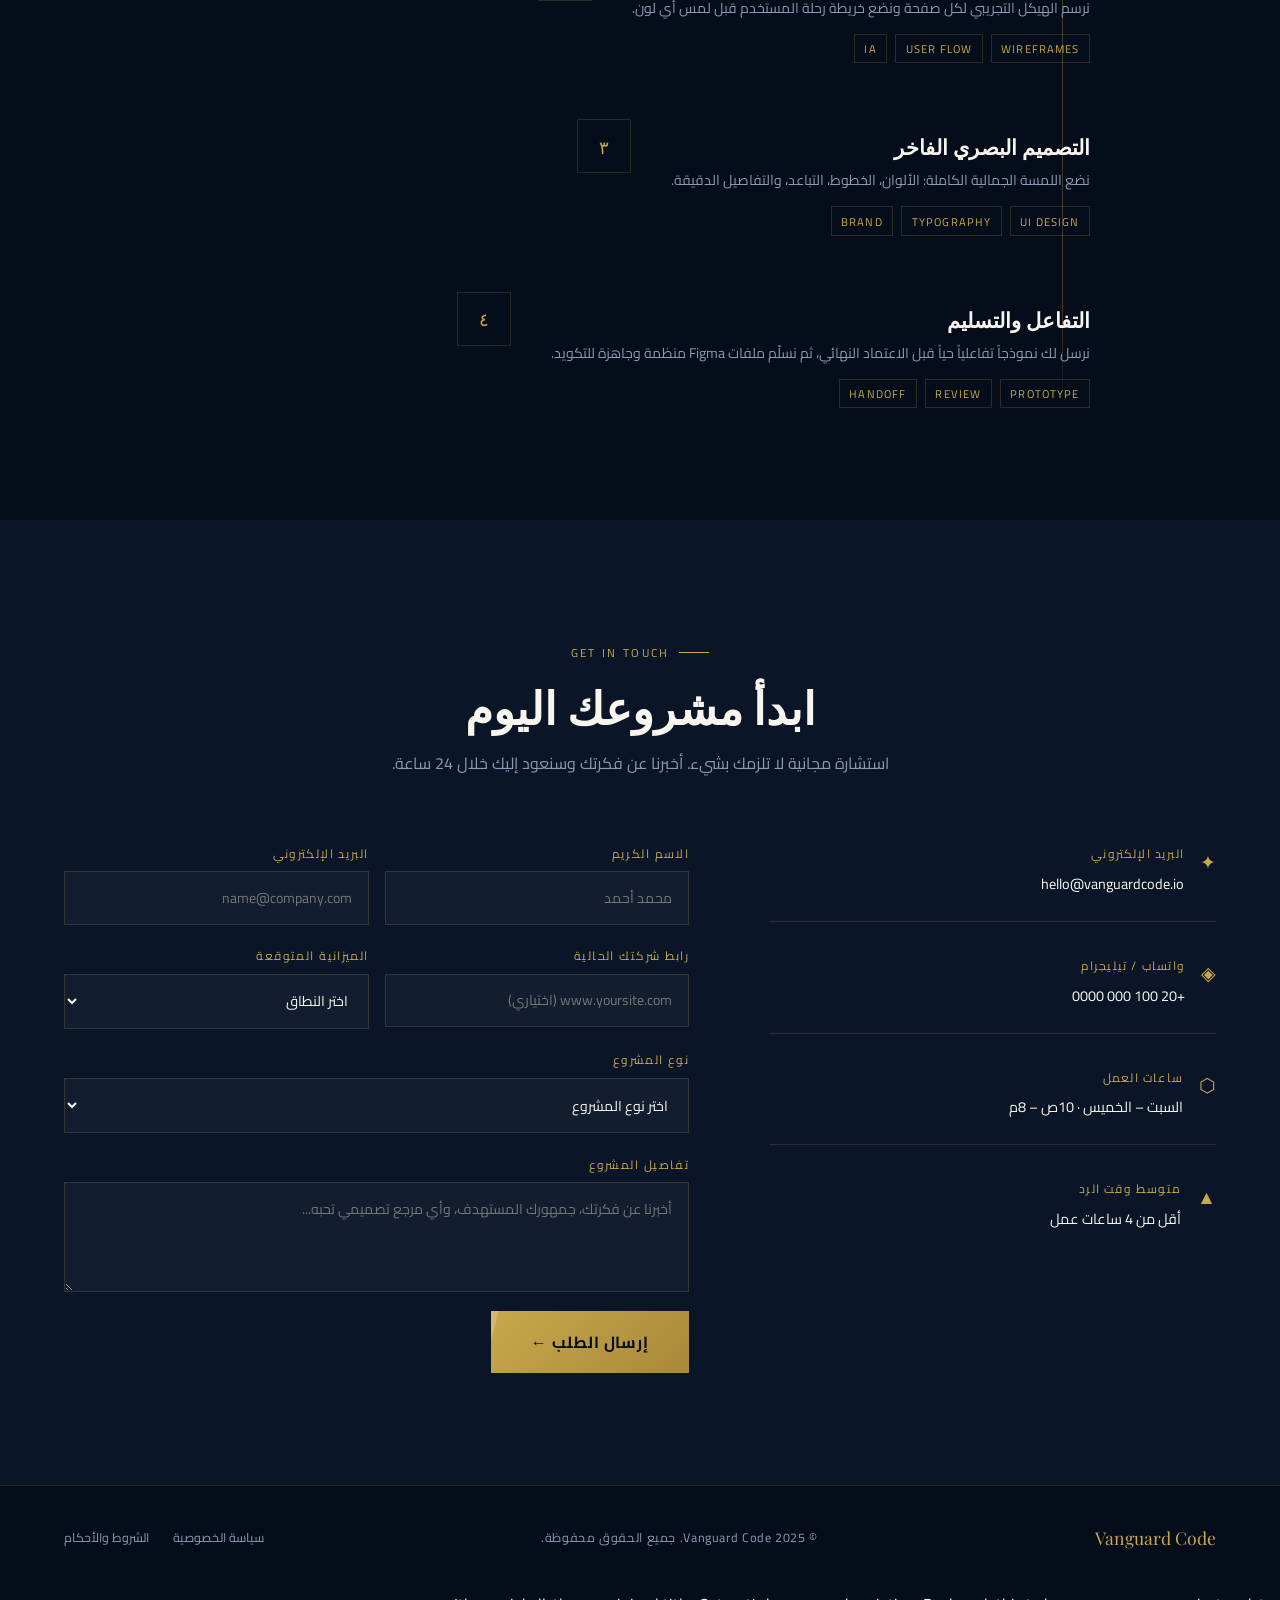
==== commit d0b77df5: "Update index.htm" ====
--- a/New folder (4)/index.htm
+++ b/New folder (4)/index.htm
@@ -382,5 +382,8 @@
 </footer>
 
 <script src="script.js" defer></script>
+    theme: jekyll-theme-minimal
+title: Octocat's homepage
+description: Bookmark this to keep an eye on my project updates!
 </body>
-</html>+</html>
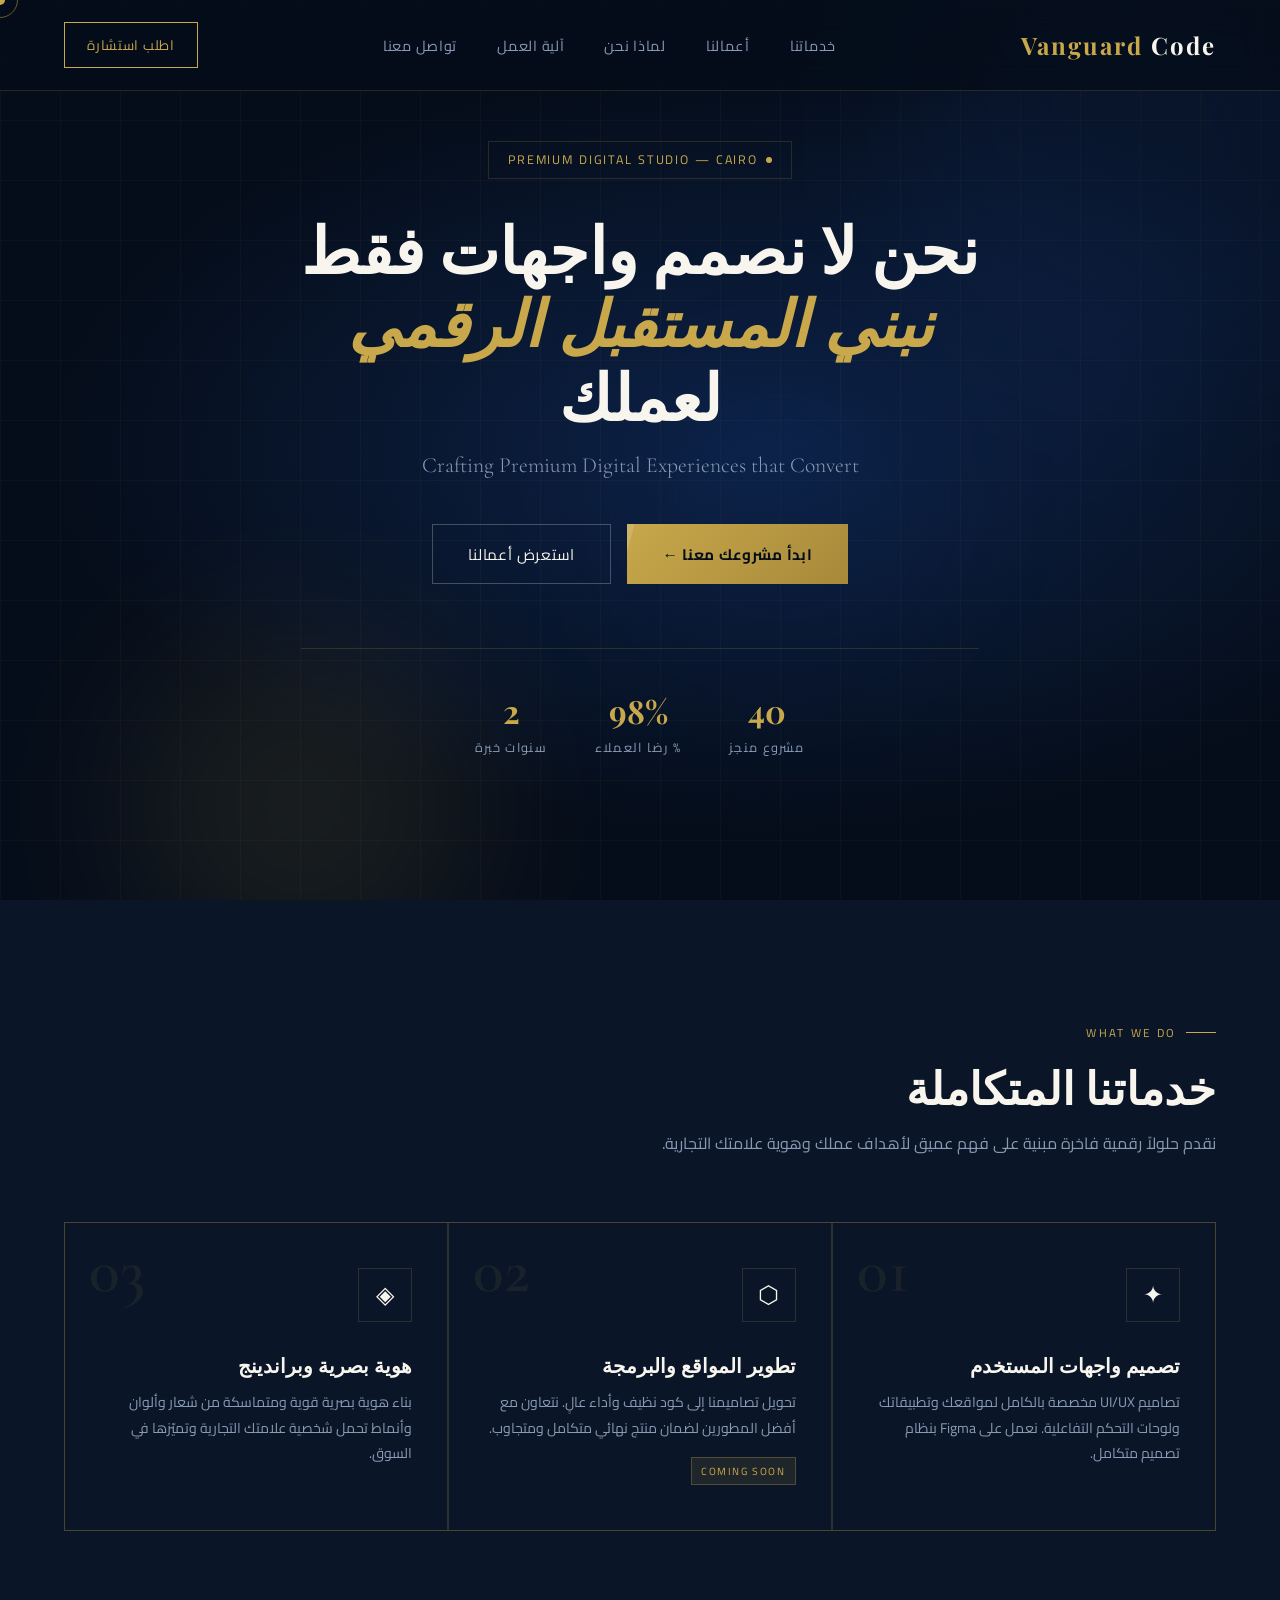
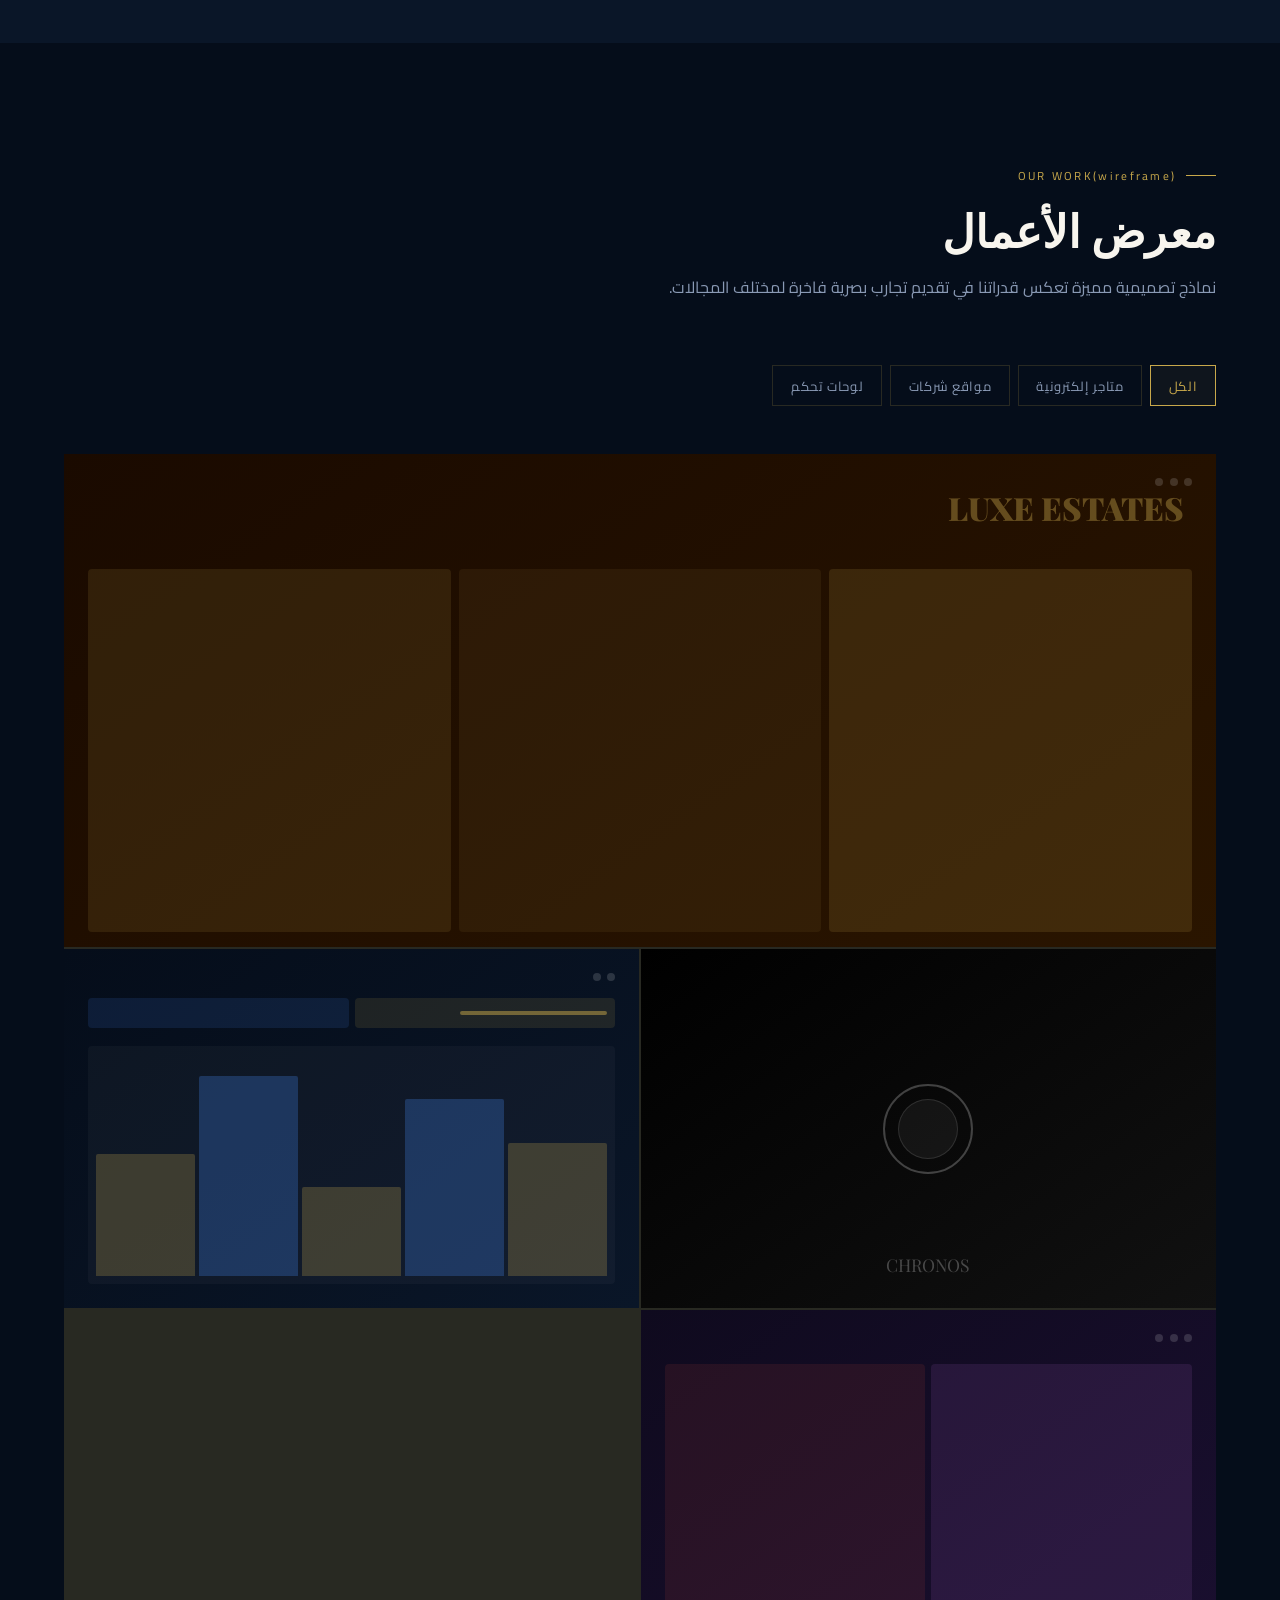
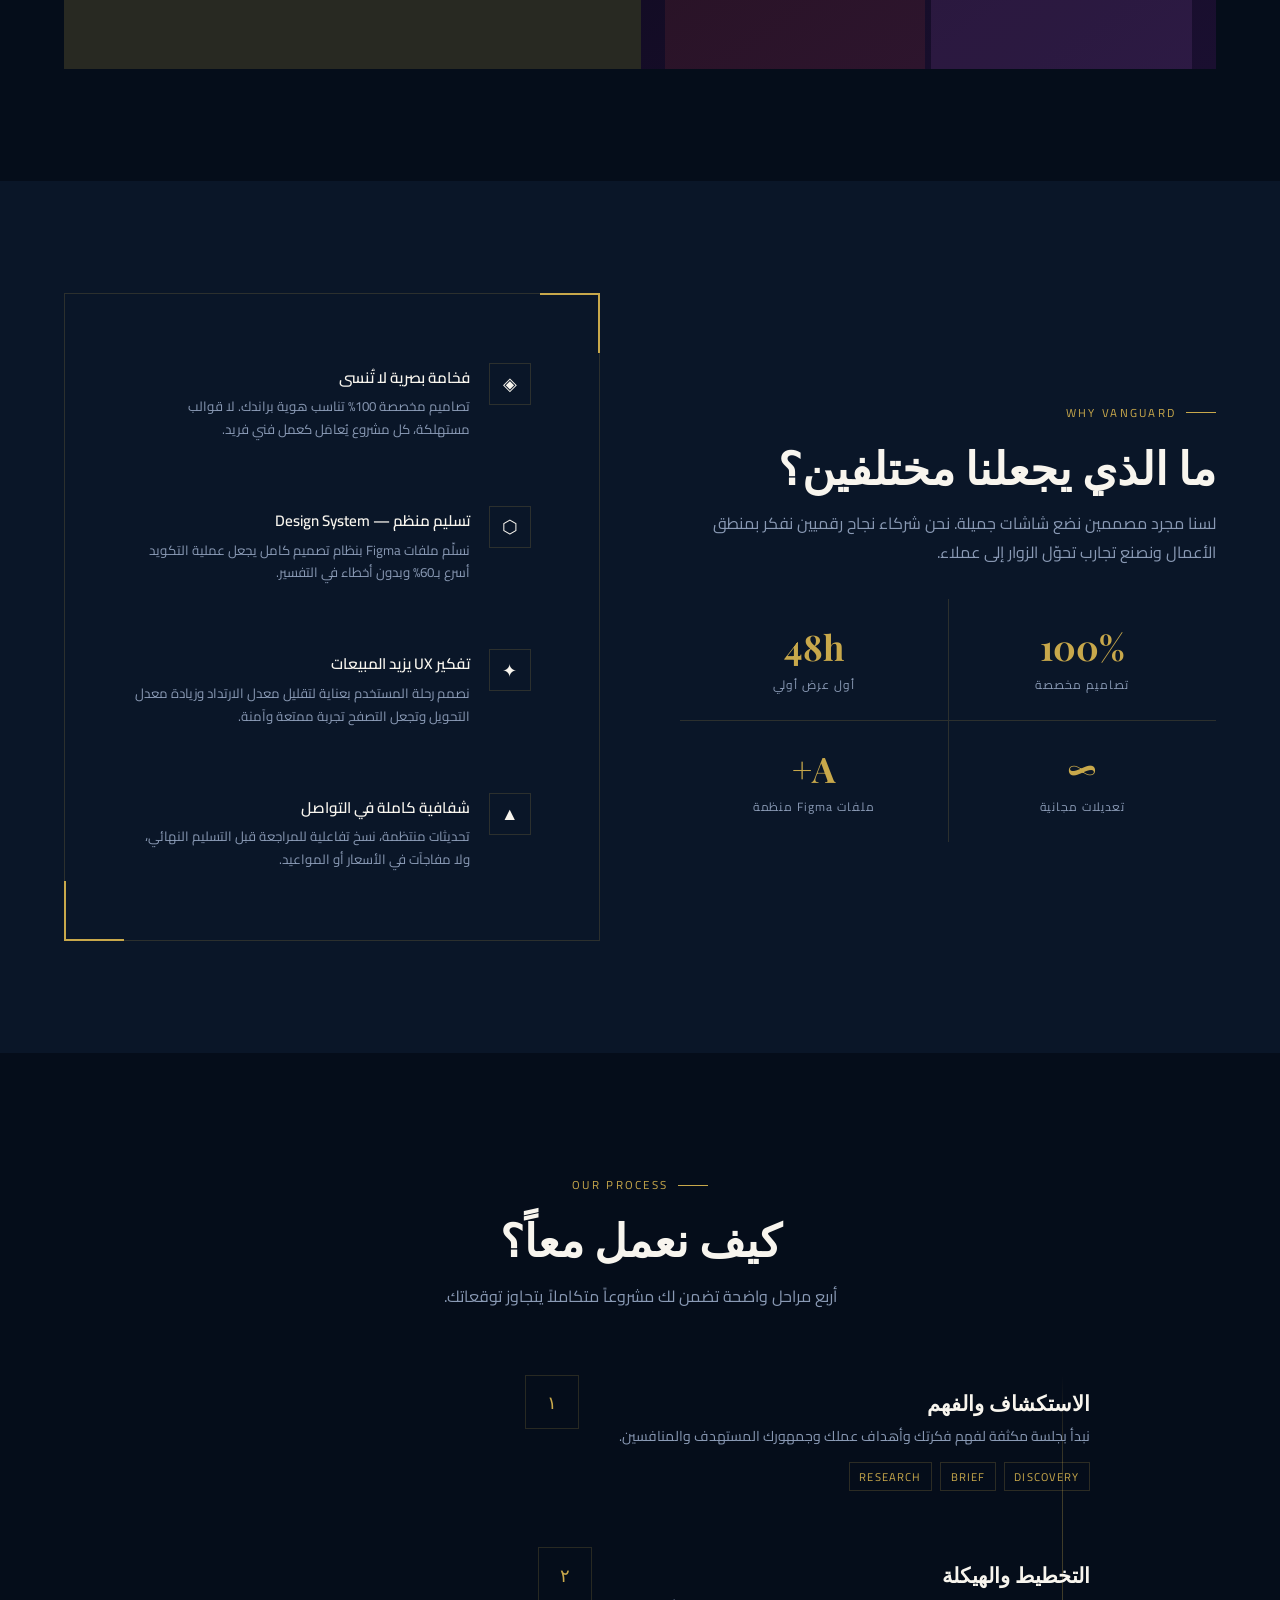
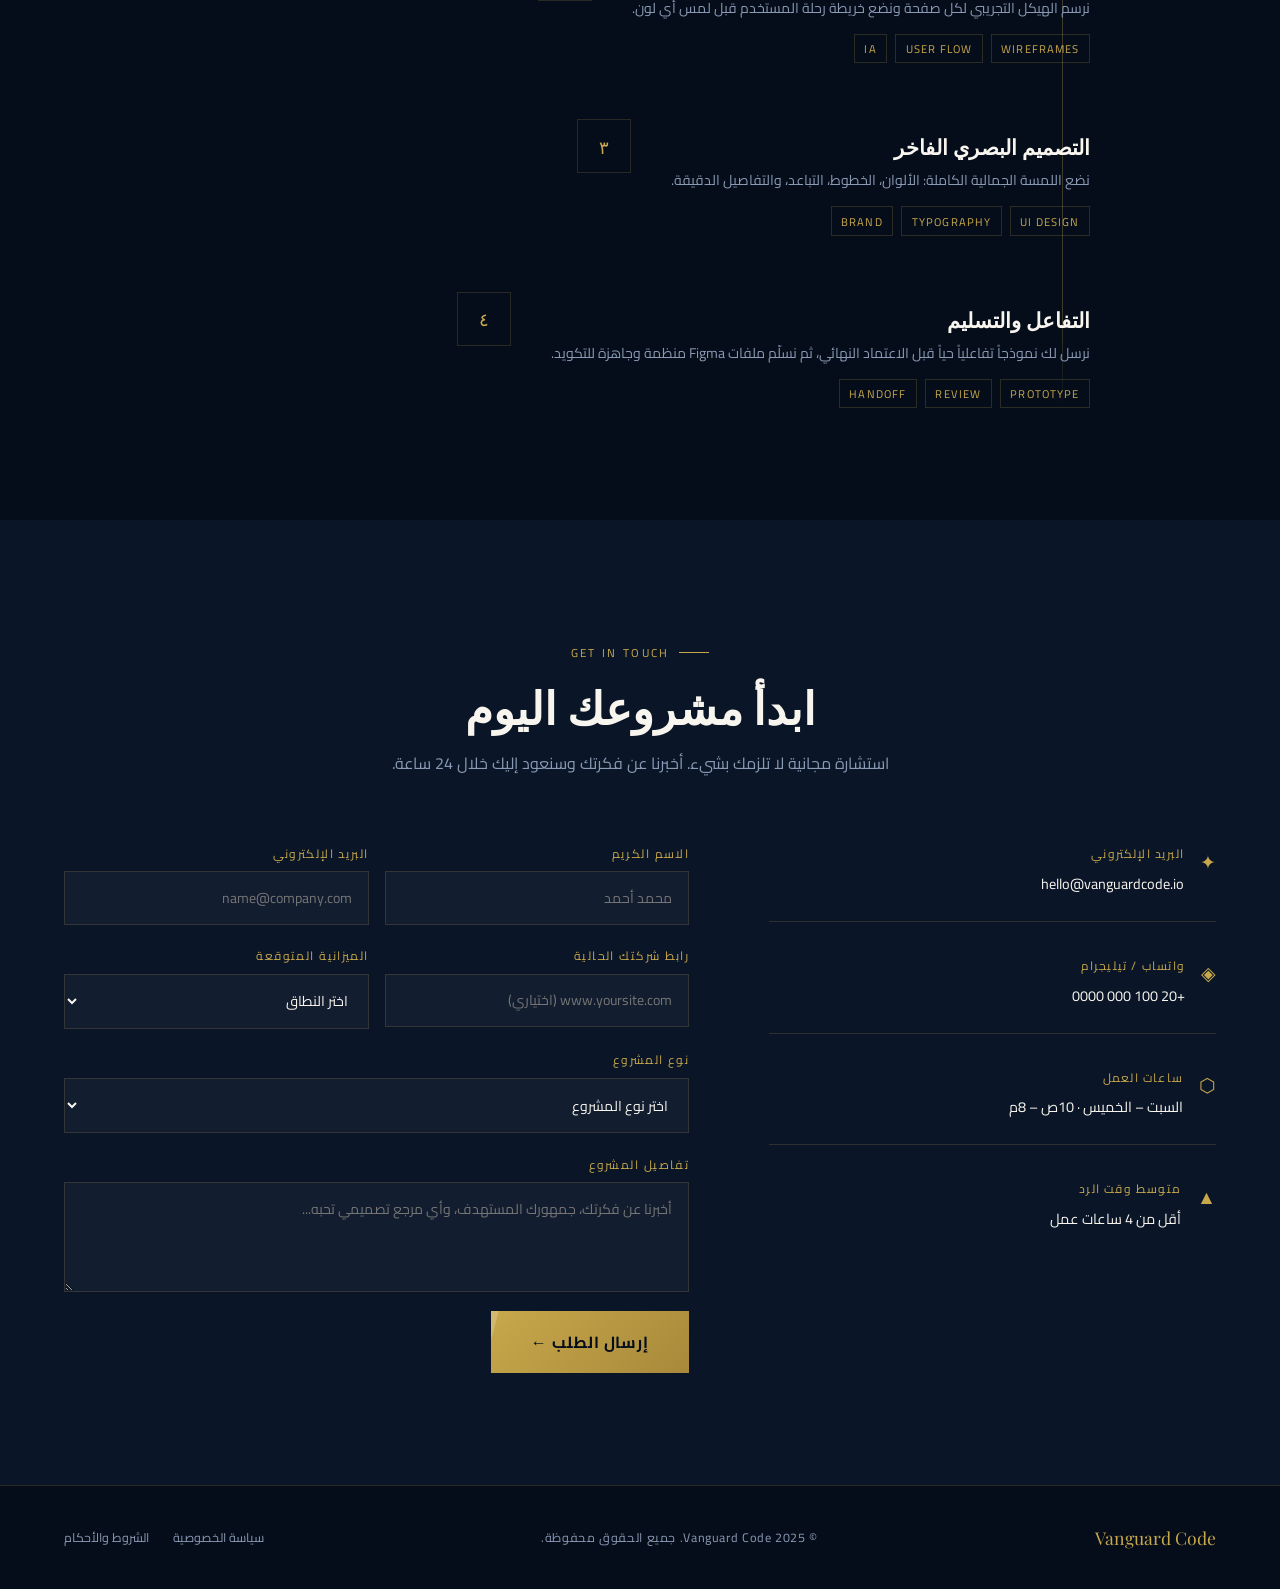
==== commit 740605b7: "Update index.htm" ====
--- a/New folder (4)/index.htm
+++ b/New folder (4)/index.htm
@@ -382,8 +382,5 @@
 </footer>
 
 <script src="script.js" defer></script>
-    theme: jekyll-theme-minimal
-title: Octocat's homepage
-description: Bookmark this to keep an eye on my project updates!
 </body>
 </html>
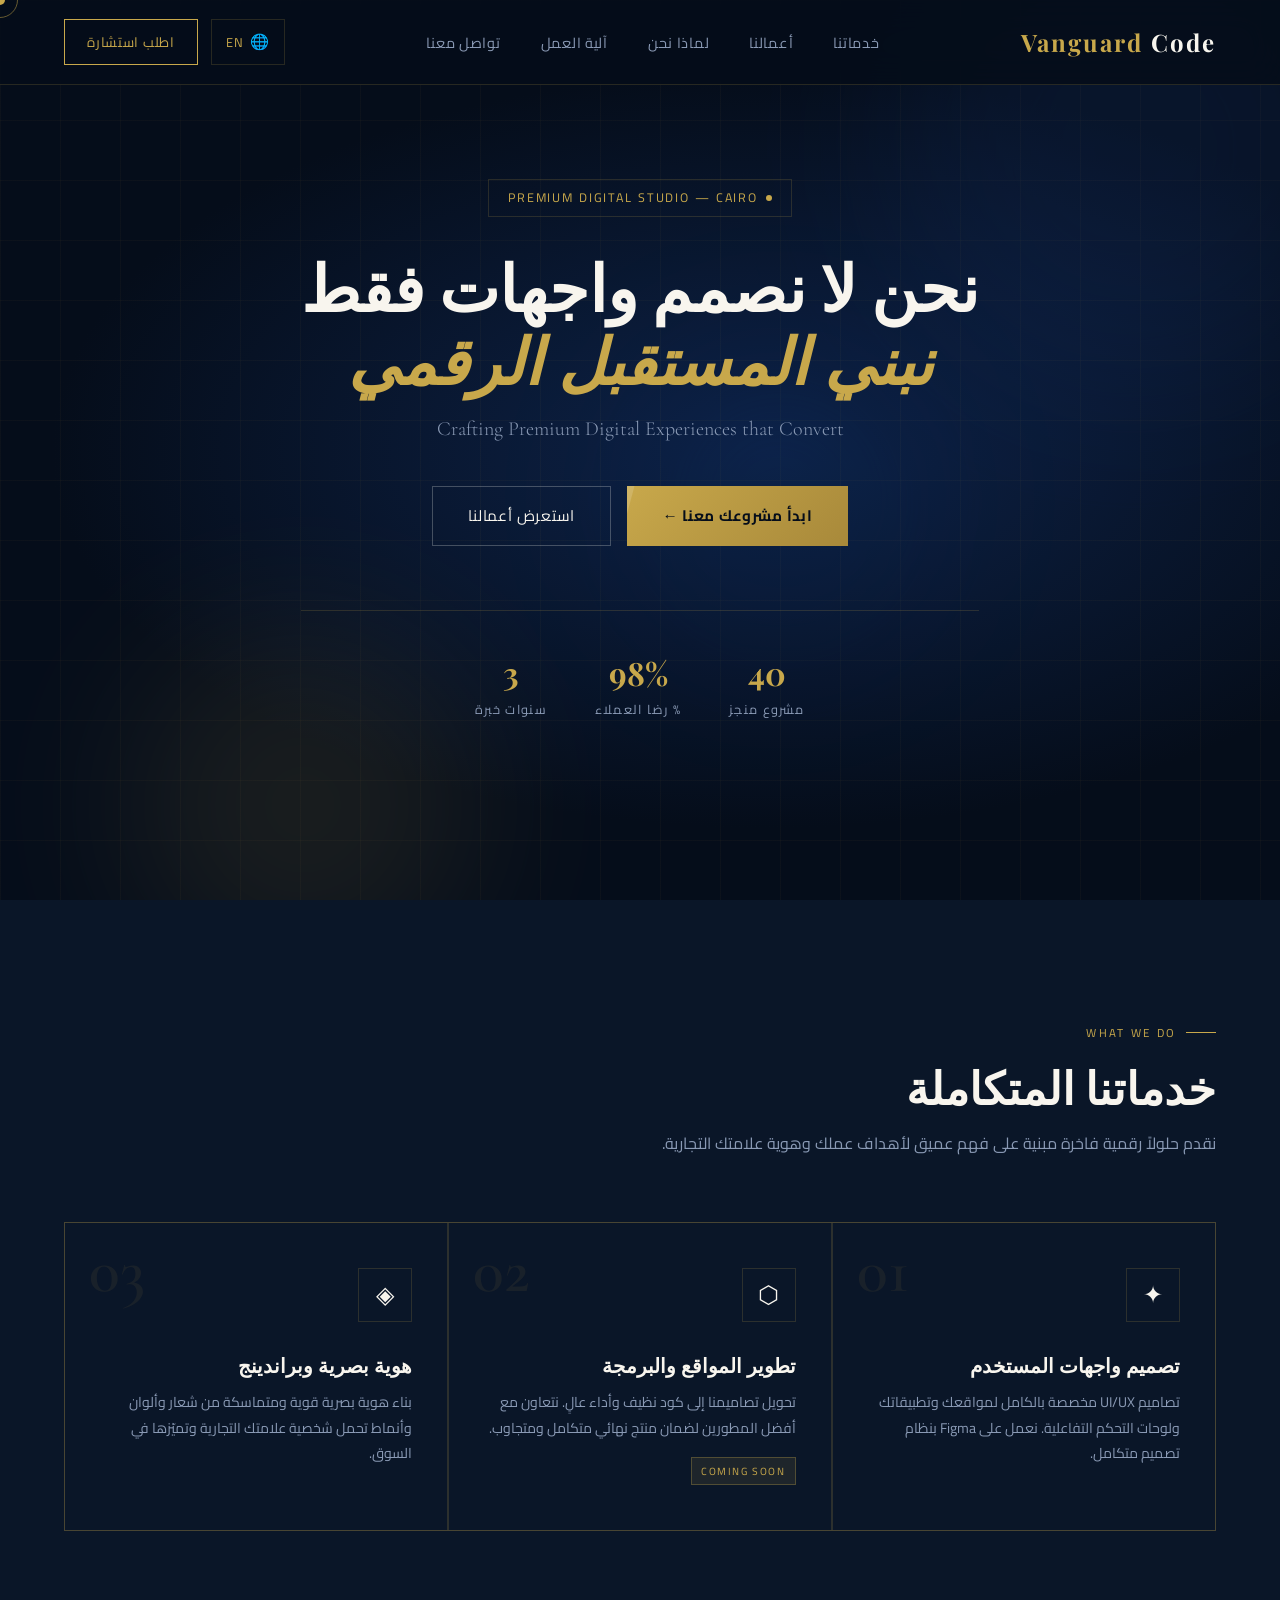
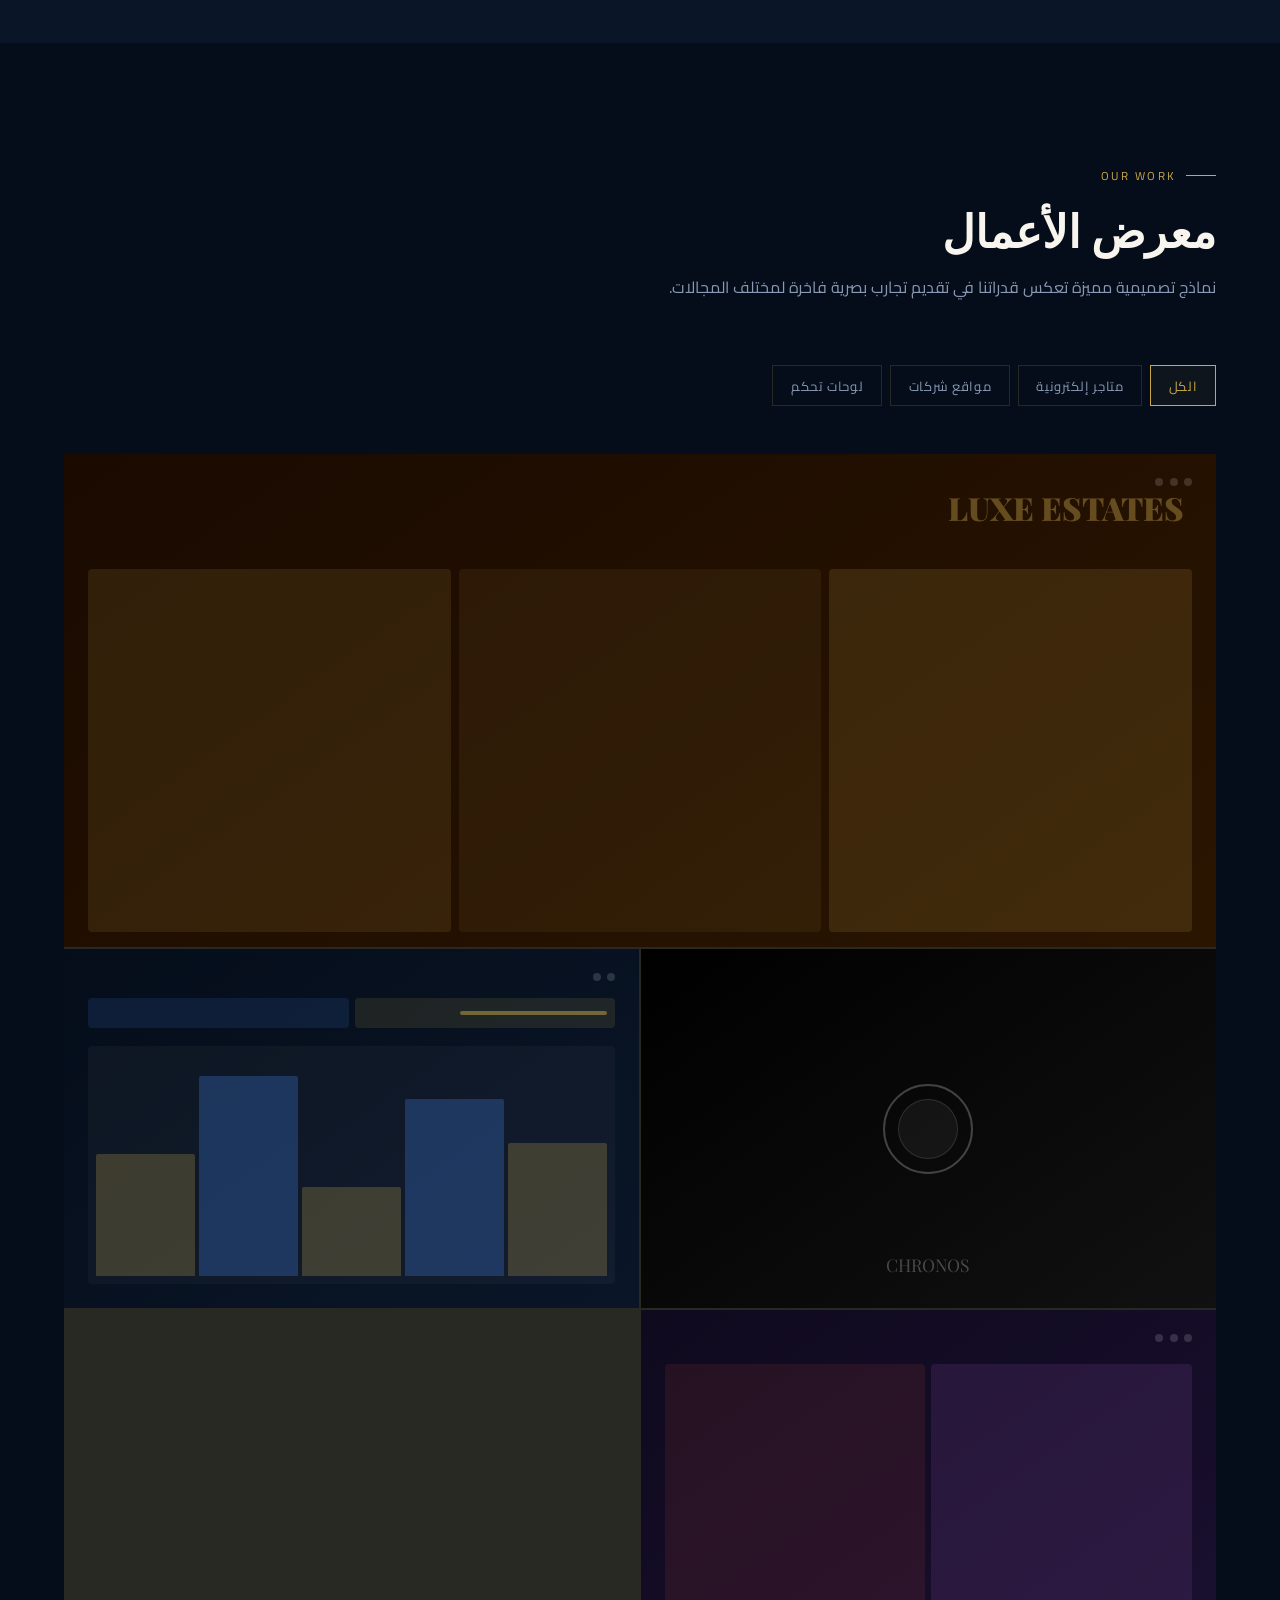
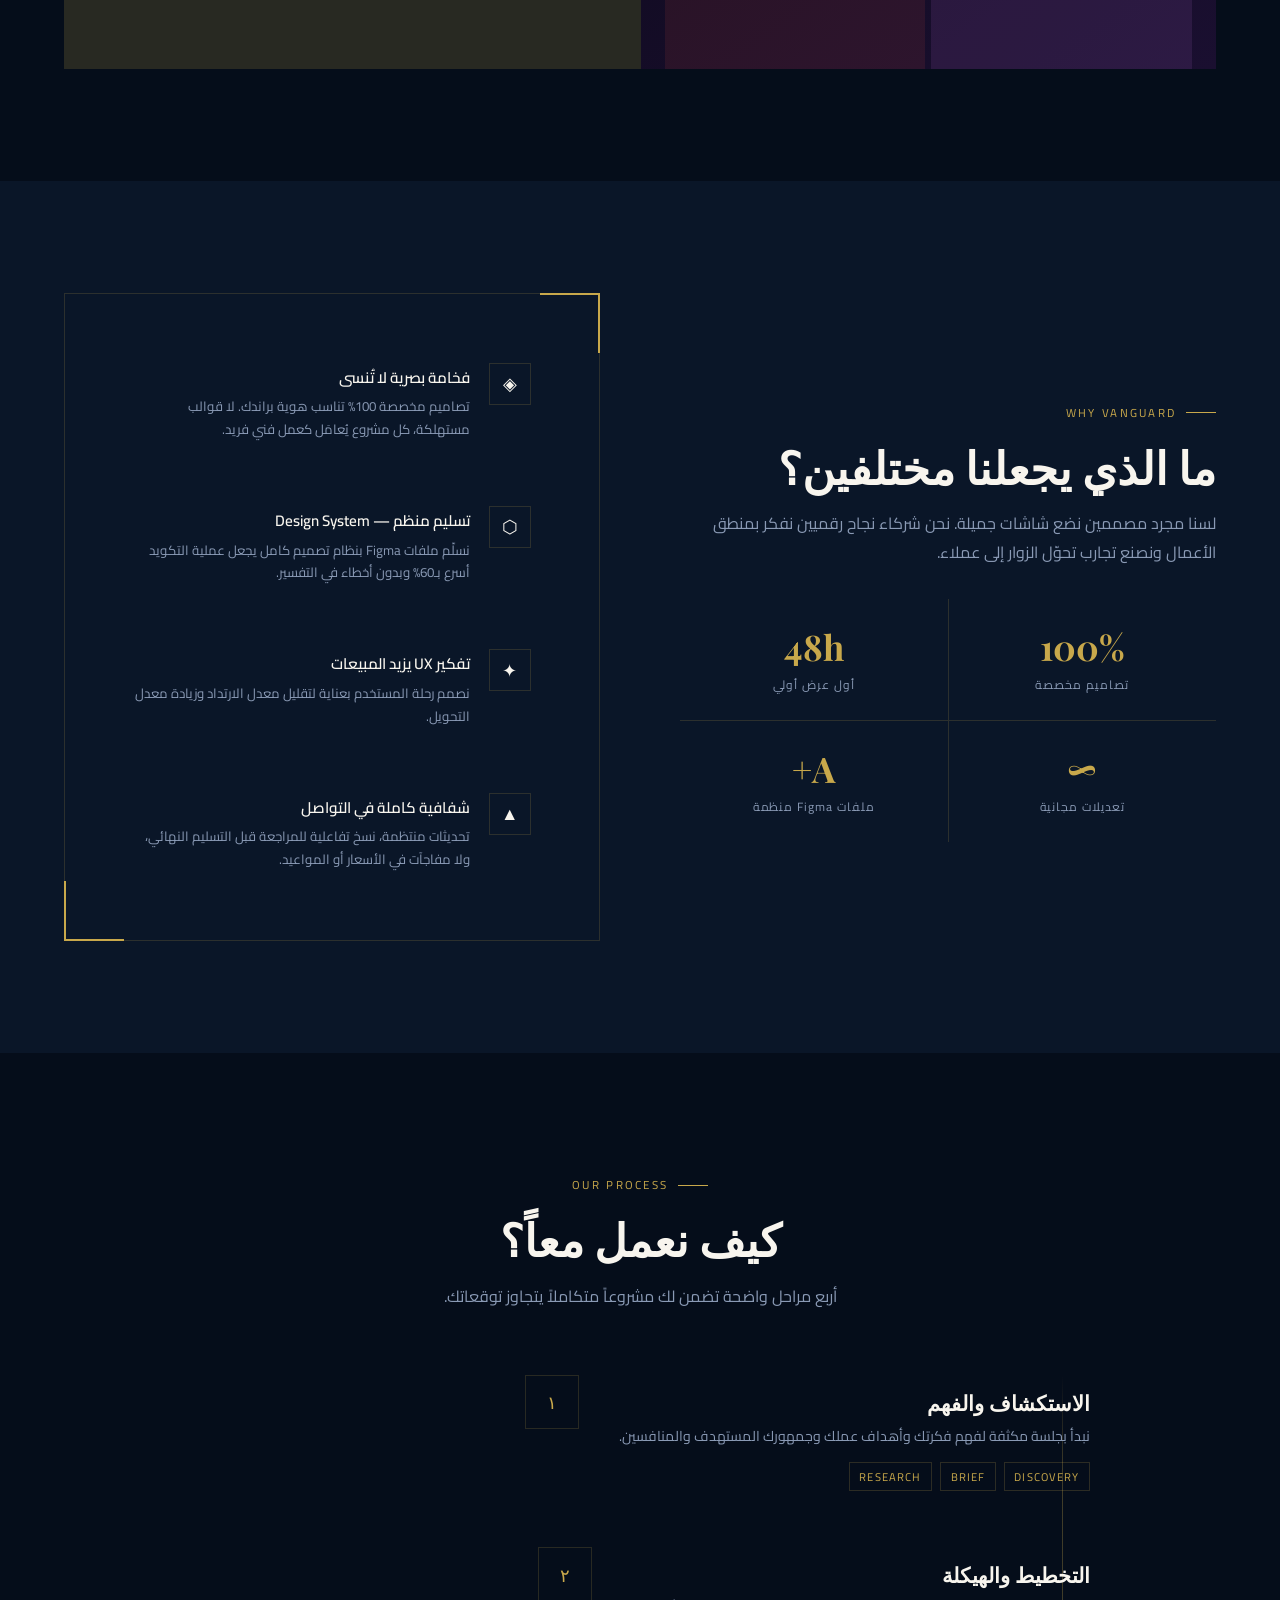
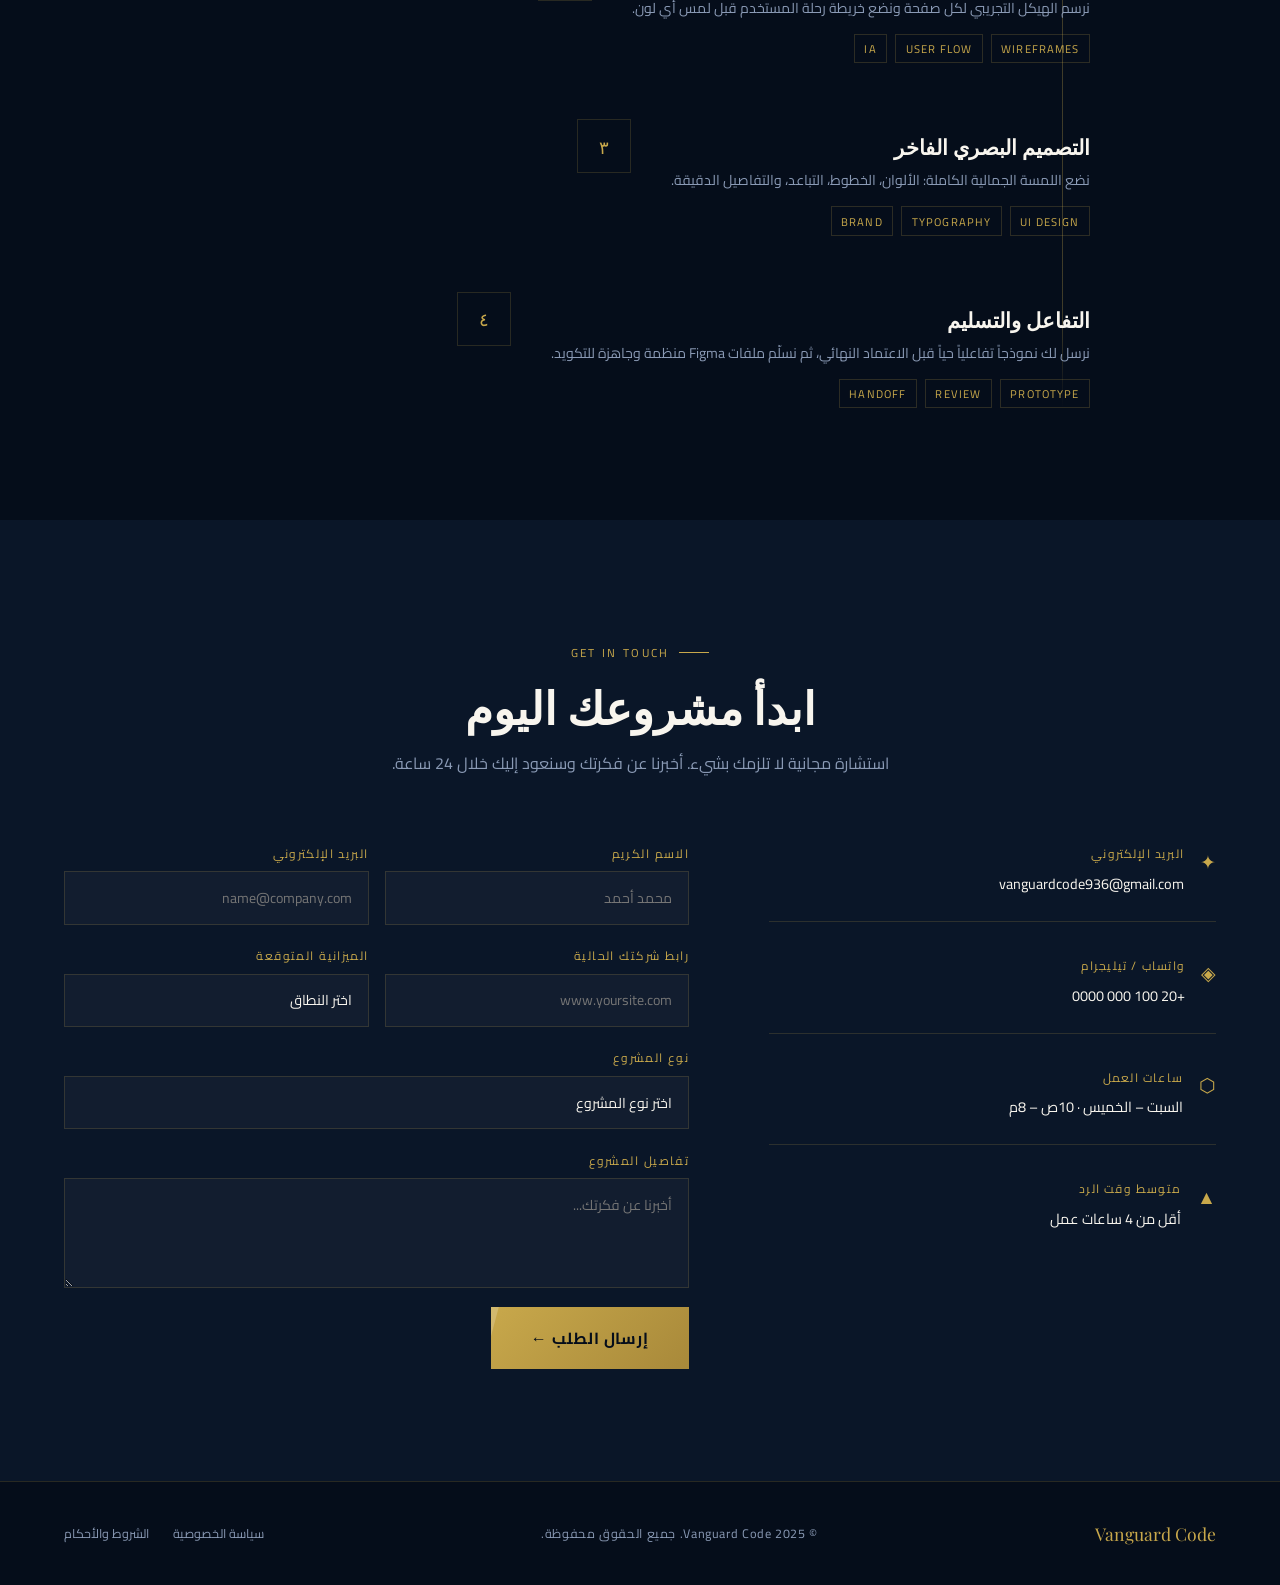
==== commit 622ac23c: "Update index.htm" ====
--- a/New folder (4)/index.htm
+++ b/New folder (4)/index.htm
@@ -1,141 +1,424 @@
 <!DOCTYPE html>
-<html lang="ar" dir="rtl">
+<html lang="ar" dir="rtl" id="htmlRoot">
 <head>
-    <title>Vanguard Code — نبني المستقبل الرقمي</title>
 <meta charset="UTF-8">
-<meta name="viewport" content="width=device-width, initial-scale=1.0">
+<meta name="viewport" content="width=device-width, initial-scale=1.0, viewport-fit=cover">
+<meta name="apple-mobile-web-app-capable" content="yes">
+<meta name="apple-mobile-web-app-status-bar-style" content="black-translucent">
+<meta name="theme-color" content="#050d1a">
+<meta name="mobile-web-app-capable" content="yes">
 <title>Vanguard Code — نبني المستقبل الرقمي</title>
 <link rel="preconnect" href="https://fonts.googleapis.com">
 <link href="https://fonts.googleapis.com/css2?family=Playfair+Display:wght@400;700;900&family=Cairo:wght@300;400;600;700&family=Cormorant+Garamond:ital,wght@0,300;0,600;1,300&display=swap" rel="stylesheet">
-<link rel="stylesheet" href="style.css">
+<style>
+  :root {
+    --navy:#050d1a; --navy-mid:#0a1628; --navy-light:#0f2040;
+    --gold:#c8a84b; --gold-light:#e2c47a; --gold-pale:#f5e6b8;
+    --white:#f8f5ee; --gray:#8a9ab5; --border:rgba(200,168,75,0.18);
+    --safe-top:env(safe-area-inset-top,0px);
+    --safe-bottom:env(safe-area-inset-bottom,0px);
+    --safe-left:env(safe-area-inset-left,0px);
+    --safe-right:env(safe-area-inset-right,0px);
+  }
+  *,*::before,*::after{box-sizing:border-box;margin:0;padding:0;-webkit-tap-highlight-color:transparent;}
+  html{scroll-behavior:smooth;-webkit-text-size-adjust:100%;text-size-adjust:100%;}
+  body{
+    font-family:'Cairo',sans-serif;background:var(--navy);color:var(--white);
+    overflow-x:hidden;cursor:none;
+    padding-left:var(--safe-left);padding-right:var(--safe-right);
+  }
+  @media(hover:none){body{cursor:auto;}.cursor,.cursor-ring{display:none!important;}}
+ 
+  /* ── CURSOR ── */
+  .cursor{width:10px;height:10px;background:var(--gold);border-radius:50%;position:fixed;top:0;left:0;pointer-events:none;z-index:9999;transform:translate(-50%,-50%);transition:transform .1s;}
+  .cursor-ring{width:36px;height:36px;border:1px solid rgba(200,168,75,.5);border-radius:50%;position:fixed;top:0;left:0;pointer-events:none;z-index:9998;transform:translate(-50%,-50%);transition:all .25s ease;}
+ 
+  /* ── LANG TOGGLE ── */
+  .lang-btn{
+    display:inline-flex;align-items:center;gap:.4rem;
+    background:transparent;border:1px solid var(--border);
+    color:var(--gold);padding:.45rem .9rem;
+    font-family:'Cairo',sans-serif;font-size:.8rem;
+    cursor:pointer;transition:all .3s;letter-spacing:.05em;
+    -webkit-tap-highlight-color:transparent;
+  }
+  .lang-btn:hover{border-color:var(--gold);background:rgba(200,168,75,.08);}
+  .lang-btn .lang-icon{font-size:.95rem;}
+ 
+  /* ── NAV ── */
+  nav{
+    position:fixed;top:0;width:100%;z-index:100;
+    display:flex;align-items:center;justify-content:space-between;
+    padding:1.2rem 4rem;padding-top:calc(1.2rem + var(--safe-top));
+    background:rgba(5,13,26,.88);backdrop-filter:blur(18px);-webkit-backdrop-filter:blur(18px);
+    border-bottom:1px solid var(--border);animation:fadeDown .8s ease forwards;
+  }
+  @keyframes fadeDown{from{opacity:0;transform:translateY(-20px);}to{opacity:1;transform:translateY(0);}}
+  .nav-left{display:flex;align-items:center;gap:1.2rem;}
+  .logo{font-family:'Playfair Display',serif;font-size:1.5rem;font-weight:700;color:var(--gold);letter-spacing:2px;text-decoration:none;}
+  .logo span{color:var(--white);}
+  nav ul{display:flex;gap:2.5rem;list-style:none;}
+  nav ul a{color:var(--gray);font-size:.9rem;text-decoration:none;letter-spacing:.05em;transition:color .3s;}
+  nav ul a:hover{color:var(--gold);}
+  .nav-right{display:flex;align-items:center;gap:.8rem;}
+  .nav-cta{
+    background:transparent;border:1px solid var(--gold);color:var(--gold);
+    padding:.55rem 1.4rem;font-family:'Cairo',sans-serif;font-size:.85rem;
+    cursor:pointer;transition:all .35s;letter-spacing:.05em;
+  }
+  .nav-cta:hover{background:var(--gold);color:var(--navy);}
+ 
+  /* ── MOBILE NAV ── */
+  .hamburger{display:none;flex-direction:column;gap:5px;background:none;border:none;cursor:pointer;padding:.4rem;}
+  .hamburger span{display:block;width:22px;height:1.5px;background:var(--gold);transition:all .3s;}
+  .mobile-menu{
+    display:none;position:fixed;top:0;left:0;right:0;bottom:0;
+    background:rgba(5,13,26,.97);backdrop-filter:blur(20px);-webkit-backdrop-filter:blur(20px);
+    z-index:200;flex-direction:column;align-items:center;justify-content:center;gap:2.5rem;
+    padding-top:var(--safe-top);padding-bottom:var(--safe-bottom);
+  }
+  .mobile-menu.open{display:flex;}
+  .mobile-menu a{font-family:'Playfair Display',serif;font-size:1.8rem;color:var(--white);text-decoration:none;transition:color .3s;}
+  .mobile-menu a:hover{color:var(--gold);}
+  .mobile-close{position:absolute;top:calc(1.5rem + var(--safe-top));right:1.5rem;background:none;border:none;color:var(--gold);font-size:1.5rem;cursor:pointer;}
+ 
+  /* ── HERO ── */
+  #hero{min-height:100svh;min-height:100vh;display:flex;align-items:center;justify-content:center;position:relative;overflow:hidden;padding:0 4rem;}
+  .hero-bg{position:absolute;inset:0;z-index:0;background:radial-gradient(ellipse 80% 60% at 60% 50%,#0d2248 0%,var(--navy) 70%);}
+  .grid-lines{position:absolute;inset:0;background-image:linear-gradient(rgba(200,168,75,.04) 1px,transparent 1px),linear-gradient(90deg,rgba(200,168,75,.04) 1px,transparent 1px);background-size:60px 60px;animation:gridShift 20s linear infinite;}
+  @keyframes gridShift{from{transform:translateY(0);}to{transform:translateY(60px);}}
+  .orb{position:absolute;border-radius:50%;filter:blur(80px);opacity:.18;animation:orbFloat 8s ease-in-out infinite;}
+  .orb-1{width:500px;height:500px;background:#1a3a7a;top:-100px;right:-100px;}
+  .orb-2{width:350px;height:350px;background:var(--gold);bottom:-80px;left:10%;animation-delay:-3s;opacity:.1;}
+  .orb-3{width:280px;height:280px;background:#0a2855;top:40%;left:50%;animation-delay:-5s;}
+  @keyframes orbFloat{0%,100%{transform:translateY(0) scale(1);}50%{transform:translateY(-30px) scale(1.05);}}
+  .particles{position:absolute;inset:0;overflow:hidden;}
+  .particle{position:absolute;width:2px;height:2px;background:var(--gold);border-radius:50%;animation:particleFly linear infinite;opacity:0;}
+  @keyframes particleFly{0%{transform:translateY(100vh) translateX(0);opacity:0;}10%{opacity:.6;}90%{opacity:.3;}100%{transform:translateY(-10vh) translateX(40px);opacity:0;}}
+  .hero-content{position:relative;z-index:2;max-width:780px;text-align:center;}
+  .hero-badge{display:inline-flex;align-items:center;gap:.5rem;border:1px solid var(--border);padding:.4rem 1.2rem;font-size:.78rem;letter-spacing:.15em;color:var(--gold);margin-bottom:2rem;animation:fadeUp 1s .3s both;}
+  .hero-badge::before{content:'';width:6px;height:6px;background:var(--gold);border-radius:50%;animation:pulse 2s infinite;}
+  @keyframes pulse{0%,100%{opacity:1;transform:scale(1);}50%{opacity:.4;transform:scale(1.5);}}
+  .hero-title{font-family:'Playfair Display',serif;font-size:clamp(2.2rem,5vw,4.5rem);font-weight:900;line-height:1.15;margin-bottom:1rem;animation:fadeUp 1s .5s both;}
+  .hero-title .line-gold{color:var(--gold);font-style:italic;}
+  .hero-sub{font-family:'Cormorant Garamond',serif;font-size:1.25rem;font-weight:300;color:var(--gray);margin-bottom:2.5rem;line-height:1.7;animation:fadeUp 1s .7s both;}
+  .hero-btns{display:flex;gap:1rem;justify-content:center;flex-wrap:wrap;animation:fadeUp 1s .9s both;}
+  .btn-primary{background:linear-gradient(135deg,var(--gold) 0%,#a8893a 100%);color:var(--navy);padding:.9rem 2.2rem;font-family:'Cairo',sans-serif;font-weight:700;font-size:.95rem;border:none;cursor:pointer;transition:all .4s;letter-spacing:.05em;position:relative;overflow:hidden;}
+  .btn-primary::after{content:'';position:absolute;inset:0;background:rgba(255,255,255,.15);transform:translateX(-100%) skewX(-15deg);transition:transform .5s;}
+  .btn-primary:hover::after{transform:translateX(120%) skewX(-15deg);}
+  .btn-primary:hover{transform:translateY(-2px);box-shadow:0 12px 40px rgba(200,168,75,.3);}
+  .btn-secondary{background:transparent;color:var(--white);border:1px solid rgba(248,245,238,.25);padding:.9rem 2.2rem;font-family:'Cairo',sans-serif;font-size:.95rem;cursor:pointer;transition:all .35s;letter-spacing:.05em;}
+  .btn-secondary:hover{border-color:var(--gold);color:var(--gold);}
+  .hero-stats{display:flex;gap:3rem;justify-content:center;margin-top:4rem;padding-top:2.5rem;border-top:1px solid var(--border);animation:fadeUp 1s 1.1s both;flex-wrap:wrap;}
+  .stat-num{font-family:'Playfair Display',serif;font-size:2rem;color:var(--gold);font-weight:700;}
+  .stat-label{font-size:.8rem;color:var(--gray);letter-spacing:.1em;margin-top:.2rem;}
+  @keyframes fadeUp{from{opacity:0;transform:translateY(30px);}to{opacity:1;transform:translateY(0);}}
+ 
+  /* ── SECTIONS ── */
+  section{padding:7rem 4rem;}
+  .section-tag{display:inline-flex;align-items:center;gap:.6rem;font-size:.72rem;letter-spacing:.2em;color:var(--gold);margin-bottom:1rem;}
+  .section-tag::before{content:'';width:30px;height:1px;background:var(--gold);}
+  .section-title{font-family:'Playfair Display',serif;font-size:clamp(1.8rem,3.5vw,3rem);font-weight:700;line-height:1.2;margin-bottom:1rem;}
+  .section-desc{color:var(--gray);font-size:1rem;line-height:1.8;max-width:600px;}
+  .section-header{margin-bottom:4rem;}
+ 
+  /* ── SERVICES ── */
+  #services{background:var(--navy-mid);}
+  .services-grid{display:grid;grid-template-columns:repeat(3,1fr);gap:1.5px;background:var(--border);border:1px solid var(--border);}
+  .service-card{background:var(--navy-mid);padding:2.8rem 2.2rem;position:relative;overflow:hidden;transition:all .4s;}
+  .service-card::before{content:'';position:absolute;top:0;right:0;width:0;height:1px;background:var(--gold);transition:width .5s ease;}
+  .service-card:hover::before{width:100%;}
+  .service-card::after{content:'';position:absolute;bottom:0;left:0;right:0;top:0;background:linear-gradient(135deg,rgba(200,168,75,.04),transparent);opacity:0;transition:opacity .4s;}
+  .service-card:hover::after{opacity:1;}
+  .service-card:hover{transform:translateY(-4px);}
+  .service-icon{width:54px;height:54px;border:1px solid var(--border);display:flex;align-items:center;justify-content:center;margin-bottom:1.8rem;font-size:1.5rem;transition:border-color .3s;}
+  .service-card:hover .service-icon{border-color:var(--gold);}
+  .service-num{font-family:'Cormorant Garamond',serif;font-size:4rem;color:rgba(200,168,75,.08);position:absolute;top:1rem;left:1.5rem;font-weight:600;line-height:1;transition:color .3s;}
+  .service-card:hover .service-num{color:rgba(200,168,75,.14);}
+  .service-name{font-family:'Playfair Display',serif;font-size:1.25rem;font-weight:700;margin-bottom:.8rem;}
+  .service-desc{color:var(--gray);font-size:.88rem;line-height:1.8;}
+  .badge-soon{display:inline-block;background:rgba(200,168,75,.1);border:1px solid rgba(200,168,75,.3);color:var(--gold);font-size:.65rem;letter-spacing:.15em;padding:.2rem .6rem;margin-top:1rem;}
+ 
+  /* ── PORTFOLIO ── */
+  #portfolio{background:var(--navy);}
+  .portfolio-filters{display:flex;gap:.5rem;margin-bottom:3rem;flex-wrap:wrap;}
+  .filter-btn{padding:.45rem 1.1rem;background:transparent;border:1px solid var(--border);color:var(--gray);font-family:'Cairo',sans-serif;font-size:.82rem;cursor:pointer;transition:all .3s;letter-spacing:.05em;}
+  .filter-btn.active,.filter-btn:hover{border-color:var(--gold);color:var(--gold);background:rgba(200,168,75,.05);}
+  .portfolio-grid{display:grid;grid-template-columns:repeat(2,1fr);gap:1.5px;background:var(--border);}
+  .portfolio-item{position:relative;overflow:hidden;background:var(--navy-light);aspect-ratio:16/10;cursor:pointer;}
+  .portfolio-item.large{grid-column:span 2;aspect-ratio:21/9;}
+  .portfolio-visual{width:100%;height:100%;display:flex;align-items:center;justify-content:center;position:relative;overflow:hidden;transition:transform .6s cubic-bezier(.16,1,.3,1);}
+  .portfolio-item:hover .portfolio-visual{transform:scale(1.03);}
+  .mock-ui{width:100%;height:100%;position:absolute;inset:0;padding:1.5rem;display:flex;flex-direction:column;gap:.6rem;overflow:hidden;}
+  .mock-nav{display:flex;gap:.4rem;align-items:center;margin-bottom:.5rem;}
+  .mock-dot{width:8px;height:8px;border-radius:50%;background:rgba(255,255,255,.15);}
+  .mock-bar{height:4px;border-radius:2px;background:rgba(255,255,255,.08);}
+  .theme-realestate{background:linear-gradient(145deg,#1a0a00,#2a1500);}
+  .theme-watch{background:linear-gradient(145deg,#000,#111);}
+  .theme-saas{background:linear-gradient(145deg,#050d1a,#0a1628);}
+  .theme-ecom{background:linear-gradient(145deg,#0f0a1e,#1a0f30);}
+  .portfolio-overlay{position:absolute;inset:0;background:linear-gradient(to top,rgba(5,13,26,.95) 0%,rgba(5,13,26,.3) 60%,transparent 100%);opacity:0;transition:opacity .4s;display:flex;flex-direction:column;justify-content:flex-end;padding:2rem;}
+  .portfolio-item:hover .portfolio-overlay{opacity:1;}
+  .portfolio-tag{font-size:.7rem;letter-spacing:.15em;color:var(--gold);margin-bottom:.4rem;}
+  .portfolio-name{font-family:'Playfair Display',serif;font-size:1.4rem;font-weight:700;margin-bottom:.5rem;}
+  .portfolio-link{display:inline-flex;align-items:center;gap:.4rem;color:var(--gold);font-size:.8rem;letter-spacing:.1em;text-decoration:none;}
+  .portfolio-link::after{content:'→';transition:transform .3s;}
+  .portfolio-item:hover .portfolio-link::after{transform:translateX(4px);}
+ 
+  /* ── WHY ── */
+  #why{background:var(--navy-mid);}
+  .why-grid{display:grid;grid-template-columns:1fr 1fr;gap:5rem;align-items:center;}
+  .why-visual{position:relative;padding:3rem;border:1px solid var(--border);}
+  .why-visual::before{content:'';position:absolute;top:-1px;right:-1px;width:60px;height:60px;border-top:2px solid var(--gold);border-right:2px solid var(--gold);}
+  .why-visual::after{content:'';position:absolute;bottom:-1px;left:-1px;width:60px;height:60px;border-bottom:2px solid var(--gold);border-left:2px solid var(--gold);}
+  .why-inner{display:flex;flex-direction:column;gap:1.5rem;}
+  .why-feature{display:flex;gap:1.2rem;align-items:flex-start;padding:1.2rem;border:1px solid transparent;transition:border-color .3s,background .3s;}
+  .why-feature:hover{border-color:var(--border);background:rgba(200,168,75,.03);}
+  .why-icon{width:42px;height:42px;flex-shrink:0;border:1px solid var(--border);display:flex;align-items:center;justify-content:center;font-size:1.1rem;transition:border-color .3s;}
+  .why-feature:hover .why-icon{border-color:var(--gold);}
+  .why-feat-title{font-weight:600;margin-bottom:.3rem;font-size:.95rem;}
+  .why-feat-desc{color:var(--gray);font-size:.83rem;line-height:1.7;}
+  .why-numbers{display:grid;grid-template-columns:1fr 1fr;gap:1px;background:var(--border);margin-top:2rem;}
+  .why-num-box{background:var(--navy-mid);padding:1.5rem;text-align:center;}
+  .why-big{font-family:'Playfair Display',serif;font-size:2.2rem;color:var(--gold);font-weight:700;}
+  .why-label{font-size:.75rem;color:var(--gray);letter-spacing:.08em;margin-top:.2rem;}
+ 
+  /* ── PROCESS ── */
+  #process{background:var(--navy);}
+  .process-timeline{position:relative;max-width:900px;margin:0 auto;}
+  .process-line{position:absolute;right:27px;top:0;bottom:0;width:1px;background:linear-gradient(to bottom,transparent,var(--gold) 15%,var(--gold) 85%,transparent);opacity:.3;}
+  .process-step{display:flex;gap:2.5rem;align-items:flex-start;padding-bottom:3.5rem;position:relative;}
+  .process-step:last-child{padding-bottom:0;}
+  .step-marker{flex-shrink:0;width:54px;height:54px;border:1px solid var(--border);background:var(--navy);display:flex;align-items:center;justify-content:center;position:relative;z-index:1;font-family:'Playfair Display',serif;font-size:1.1rem;color:var(--gold);transition:border-color .3s,background .3s;}
+  .process-step:hover .step-marker{border-color:var(--gold);background:rgba(200,168,75,.1);}
+  .step-content{padding-top:.8rem;}
+  .step-name{font-family:'Playfair Display',serif;font-size:1.3rem;font-weight:700;margin-bottom:.5rem;}
+  .step-desc{color:var(--gray);font-size:.88rem;line-height:1.8;}
+  .step-tags{display:flex;gap:.5rem;flex-wrap:wrap;margin-top:.8rem;}
+  .step-tag{font-size:.7rem;letter-spacing:.1em;color:var(--gold);border:1px solid rgba(200,168,75,.2);padding:.2rem .6rem;}
+ 
+  /* ── CONTACT ── */
+  #contact{background:var(--navy-mid);}
+  .contact-grid{display:grid;grid-template-columns:1fr 1.4fr;gap:5rem;}
+  .contact-info{display:flex;flex-direction:column;gap:2rem;}
+  .contact-item{display:flex;gap:1rem;align-items:flex-start;padding-bottom:1.5rem;border-bottom:1px solid var(--border);}
+  .contact-item:last-child{border-bottom:none;}
+  .contact-icon{font-size:1.2rem;color:var(--gold);margin-top:.1rem;}
+  .contact-label{font-size:.75rem;letter-spacing:.1em;color:var(--gold);margin-bottom:.3rem;}
+  .contact-value{font-size:.9rem;color:var(--white);}
+  .contact-form{display:flex;flex-direction:column;gap:1.2rem;}
+  .form-row{display:grid;grid-template-columns:1fr 1fr;gap:1rem;}
+  .form-group{display:flex;flex-direction:column;gap:.4rem;}
+  .form-label{font-size:.75rem;letter-spacing:.12em;color:var(--gold);}
+  .form-input,.form-select,.form-textarea{background:rgba(255,255,255,.03);border:1px solid var(--border);color:var(--white);padding:.8rem 1rem;font-family:'Cairo',sans-serif;font-size:.88rem;transition:border-color .3s;outline:none;width:100%;border-radius:0;-webkit-appearance:none;appearance:none;}
+  .form-input:focus,.form-select:focus,.form-textarea:focus{border-color:var(--gold);}
+  .form-textarea{resize:vertical;min-height:110px;}
+  .form-select option{background:var(--navy-mid);}
+  .btn-submit{background:linear-gradient(135deg,var(--gold),#a8893a);color:var(--navy);border:none;padding:1rem 2.5rem;font-family:'Cairo',sans-serif;font-weight:700;font-size:1rem;cursor:pointer;transition:all .4s;letter-spacing:.06em;align-self:flex-start;position:relative;overflow:hidden;}
+  .btn-submit::after{content:'';position:absolute;inset:0;background:rgba(255,255,255,.2);transform:translateX(-100%) skewX(-15deg);transition:transform .5s;}
+  .btn-submit:hover::after{transform:translateX(120%) skewX(-15deg);}
+  .btn-submit:hover{transform:translateY(-2px);box-shadow:0 12px 40px rgba(200,168,75,.35);}
+  .form-success{display:none;background:rgba(200,168,75,.08);border:1px solid var(--gold);padding:1rem 1.5rem;color:var(--gold);font-size:.9rem;text-align:center;}
+ 
+  /* ── FOOTER ── */
+  footer{background:var(--navy);border-top:1px solid var(--border);padding:2.5rem 4rem;padding-bottom:calc(2.5rem + var(--safe-bottom));display:flex;align-items:center;justify-content:space-between;flex-wrap:wrap;gap:1rem;}
+  .footer-logo{font-family:'Playfair Display',serif;font-size:1.1rem;color:var(--gold);}
+  .footer-copy{color:var(--gray);font-size:.78rem;letter-spacing:.05em;}
+  .footer-links{display:flex;gap:1.5rem;}
+  .footer-links a{color:var(--gray);font-size:.78rem;text-decoration:none;transition:color .3s;}
+  .footer-links a:hover{color:var(--gold);}
+ 
+  /* ── REVEAL ── */
+  .reveal{opacity:0;transform:translateY(40px);transition:opacity .7s ease,transform .7s ease;}
+  .reveal.visible{opacity:1;transform:translateY(0);}
+ 
+  /* ── TOUCH FEEDBACK ── */
+  @media(hover:none){
+    .btn-primary:active,.btn-secondary:active,.nav-cta:active,.btn-submit:active{opacity:.8;transform:scale(.97);}
+    .service-card:active{background:rgba(200,168,75,.05);}
+    .portfolio-item:active .portfolio-overlay{opacity:1;}
+    .filter-btn:active{border-color:var(--gold);color:var(--gold);}
+  }
+ 
+  /* ── RESPONSIVE ── */
+  @media(max-width:1024px){
+    nav{padding:1.2rem 2rem;padding-top:calc(1.2rem + var(--safe-top));}
+    nav ul{display:none;}
+    .hamburger{display:flex;}
+    section{padding:5rem 2rem;}
+    #hero{padding:0 2rem;}
+    .why-grid,.contact-grid{grid-template-columns:1fr;gap:3rem;}
+  }
+  @media(max-width:768px){
+    nav{padding:1rem 1.2rem;padding-top:calc(1rem + var(--safe-top));}
+    section{padding:4rem 1.2rem;}
+    #hero{padding:0 1.2rem;min-height:100svh;}
+    .hero-stats{gap:1.5rem;}
+    .services-grid{grid-template-columns:1fr;}
+    .portfolio-grid{grid-template-columns:1fr;}
+    .portfolio-item.large{grid-column:span 1;aspect-ratio:16/10;}
+    .form-row{grid-template-columns:1fr;}
+    .process-line{right:22px;}
+    .step-marker{width:44px;height:44px;}
+  }
+  @media(max-width:400px){
+    .hero-title{font-size:2rem;}
+    .hero-btns{flex-direction:column;align-items:center;}
+    .btn-primary,.btn-secondary{width:100%;text-align:center;}
+  }
+ 
+  /* ── RTL/LTR toggle ── */
+  html[dir="ltr"] .process-line{right:auto;left:27px;}
+  html[dir="ltr"] .section-tag::before{order:-1;}
+  html[dir="ltr"] nav ul{direction:ltr;}
+</style>
 </head>
 <body>
-
+ 
 <div class="cursor" id="cursor"></div>
 <div class="cursor-ring" id="cursorRing"></div>
-
+ 
+<!-- MOBILE MENU -->
+<div class="mobile-menu" id="mobileMenu">
+  <button class="mobile-close" id="mobileClose">✕</button>
+  <a href="#services" class="mob-link" data-ar="خدماتنا" data-en="Services">خدماتنا</a>
+  <a href="#portfolio" class="mob-link" data-ar="أعمالنا" data-en="Portfolio">أعمالنا</a>
+  <a href="#why" class="mob-link" data-ar="لماذا نحن" data-en="Why Us">لماذا نحن</a>
+  <a href="#process" class="mob-link" data-ar="آلية العمل" data-en="Process">آلية العمل</a>
+  <a href="#contact" class="mob-link" data-ar="تواصل معنا" data-en="Contact">تواصل معنا</a>
+</div>
+ 
 <!-- NAV -->
 <nav>
-  <a class="logo" href="#">Vanguard <span>Code</span></a>
+  <div class="nav-left">
+    <a class="logo" href="#">Vanguard <span>Code</span></a>
+  </div>
   <ul>
-    <li><a href="#services">خدماتنا</a></li>
-    <li><a href="#portfolio">أعمالنا</a></li>
-    <li><a href="#why">لماذا نحن</a></li>
-    <li><a href="#process">آلية العمل</a></li>
-    <li><a href="#contact">تواصل معنا</a></li>
+    <li><a href="#services" class="t" data-ar="خدماتنا" data-en="Services">خدماتنا</a></li>
+    <li><a href="#portfolio" class="t" data-ar="أعمالنا" data-en="Portfolio">أعمالنا</a></li>
+    <li><a href="#why" class="t" data-ar="لماذا نحن" data-en="Why Us">لماذا نحن</a></li>
+    <li><a href="#process" class="t" data-ar="آلية العمل" data-en="Process">آلية العمل</a></li>
+    <li><a href="#contact" class="t" data-ar="تواصل معنا" data-en="Contact">تواصل معنا</a></li>
   </ul>
-  <button class="nav-cta" onclick="document.querySelector('#contact').scrollIntoView({behavior:'smooth'})">اطلب استشارة</button>
+  <div class="nav-right">
+    <button class="lang-btn" id="langToggle">
+      <span class="lang-icon">🌐</span>
+      <span id="langLabel">EN</span>
+    </button>
+    <button class="nav-cta t" data-ar="اطلب استشارة" data-en="Free Consultation" onclick="document.querySelector('#contact').scrollIntoView({behavior:'smooth'})">اطلب استشارة</button>
+    <button class="hamburger" id="hamburger" aria-label="Menu">
+      <span></span><span></span><span></span>
+    </button>
+  </div>
 </nav>
-
+ 
 <!-- HERO -->
 <section id="hero">
   <div class="hero-bg">
     <div class="grid-lines"></div>
-    <div class="orb orb-1"></div>
-    <div class="orb orb-2"></div>
-    <div class="orb orb-3"></div>
+    <div class="orb orb-1"></div><div class="orb orb-2"></div><div class="orb orb-3"></div>
     <div class="particles" id="particles"></div>
   </div>
   <div class="hero-content">
-    <div class="hero-badge">PREMIUM DIGITAL STUDIO — CAIRO</div>
+    <div class="hero-badge t" data-ar="PREMIUM DIGITAL STUDIO — CAIRO" data-en="PREMIUM DIGITAL STUDIO — CAIRO">PREMIUM DIGITAL STUDIO — CAIRO</div>
     <h1 class="hero-title">
-      نحن لا نصمم واجهات فقط<br>
-      <span class="line-gold">نبني المستقبل الرقمي</span><br>
-      لعملك
+      <span class="t" data-ar="نحن لا نصمم واجهات فقط" data-en="We Don't Just Design Interfaces">نحن لا نصمم واجهات فقط</span><br>
+      <span class="line-gold t" data-ar="نبني المستقبل الرقمي" data-en="We Build Your Digital Future">نبني المستقبل الرقمي</span><br>
+      <span class="t" data-ar="لعملك" data-en=""></span>
     </h1>
-    <p class="hero-sub">Crafting Premium Digital Experiences that Convert</p>
+    <p class="hero-sub t" data-ar="Crafting Premium Digital Experiences that Convert" data-en="Crafting Premium Digital Experiences that Convert">Crafting Premium Digital Experiences that Convert</p>
     <div class="hero-btns">
-      <button class="btn-primary" onclick="document.querySelector('#contact').scrollIntoView({behavior:'smooth'})">ابدأ مشروعك معنا ←</button>
-      <button class="btn-secondary" onclick="document.querySelector('#portfolio').scrollIntoView({behavior:'smooth'})">استعرض أعمالنا</button>
+      <button class="btn-primary t" data-ar="ابدأ مشروعك معنا ←" data-en="Start Your Project →" onclick="document.querySelector('#contact').scrollIntoView({behavior:'smooth'})">ابدأ مشروعك معنا ←</button>
+      <button class="btn-secondary t" data-ar="استعرض أعمالنا" data-en="View Our Work" onclick="document.querySelector('#portfolio').scrollIntoView({behavior:'smooth'})">استعرض أعمالنا</button>
     </div>
     <div class="hero-stats">
-      <div><div class="stat-num" data-count="40">0</div><div class="stat-label">مشروع منجز</div></div>
-      <div><div class="stat-num" data-count="98">0</div><div class="stat-label">% رضا العملاء</div></div>
-      <div><div class="stat-num" data-count="2">0</div><div class="stat-label">سنوات خبرة</div></div>
+      <div><div class="stat-num" data-count="40">0</div><div class="stat-label t" data-ar="مشروع منجز" data-en="Projects Done">مشروع منجز</div></div>
+      <div><div class="stat-num" data-count="98">0</div><div class="stat-label t" data-ar="% رضا العملاء" data-en="% Client Satisfaction">% رضا العملاء</div></div>
+      <div><div class="stat-num" data-count="3">0</div><div class="stat-label t" data-ar="سنوات خبرة" data-en="Years Experience">سنوات خبرة</div></div>
     </div>
   </div>
 </section>
-
+ 
 <!-- SERVICES -->
 <section id="services">
   <div class="section-header reveal">
     <div class="section-tag">WHAT WE DO</div>
-    <h2 class="section-title">خدماتنا المتكاملة</h2>
-    <p class="section-desc">نقدم حلولاً رقمية فاخرة مبنية على فهم عميق لأهداف عملك وهوية علامتك التجارية.</p>
+    <h2 class="section-title t" data-ar="خدماتنا المتكاملة" data-en="Our Full Services">خدماتنا المتكاملة</h2>
+    <p class="section-desc t" data-ar="نقدم حلولاً رقمية فاخرة مبنية على فهم عميق لأهداف عملك وهوية علامتك التجارية." data-en="We deliver premium digital solutions built on a deep understanding of your business goals and brand identity.">نقدم حلولاً رقمية فاخرة مبنية على فهم عميق لأهداف عملك وهوية علامتك التجارية.</p>
   </div>
   <div class="services-grid reveal">
     <div class="service-card">
       <div class="service-num">01</div>
       <div class="service-icon">✦</div>
-      <div class="service-name">تصميم واجهات المستخدم</div>
-      <p class="service-desc">تصاميم UI/UX مخصصة بالكامل لمواقعك وتطبيقاتك ولوحات التحكم التفاعلية. نعمل على Figma بنظام تصميم متكامل.</p>
+      <div class="service-name t" data-ar="تصميم واجهات المستخدم" data-en="UI/UX Design">تصميم واجهات المستخدم</div>
+      <p class="service-desc t" data-ar="تصاميم UI/UX مخصصة بالكامل لمواقعك وتطبيقاتك ولوحات التحكم التفاعلية. نعمل على Figma بنظام تصميم متكامل." data-en="Fully custom UI/UX designs for your websites, apps, and interactive dashboards. We deliver complete Figma design systems.">تصاميم UI/UX مخصصة بالكامل لمواقعك وتطبيقاتك ولوحات التحكم التفاعلية. نعمل على Figma بنظام تصميم متكامل.</p>
     </div>
     <div class="service-card">
       <div class="service-num">02</div>
       <div class="service-icon">⬡</div>
-      <div class="service-name">تطوير المواقع والبرمجة</div>
-      <p class="service-desc">تحويل تصاميمنا إلى كود نظيف وأداء عالٍ. نتعاون مع أفضل المطورين لضمان منتج نهائي متكامل ومتجاوب.</p>
+      <div class="service-name t" data-ar="تطوير المواقع والبرمجة" data-en="Web Development">تطوير المواقع والبرمجة</div>
+      <p class="service-desc t" data-ar="تحويل تصاميمنا إلى كود نظيف وأداء عالٍ. نتعاون مع أفضل المطورين لضمان منتج نهائي متكامل ومتجاوب." data-en="Turning our designs into clean, high-performance code. We partner with top developers to deliver a fully responsive final product.">تحويل تصاميمنا إلى كود نظيف وأداء عالٍ. نتعاون مع أفضل المطورين لضمان منتج نهائي متكامل ومتجاوب.</p>
       <div class="badge-soon">COMING SOON</div>
     </div>
     <div class="service-card">
       <div class="service-num">03</div>
       <div class="service-icon">◈</div>
-      <div class="service-name">هوية بصرية وبراندينج</div>
-      <p class="service-desc">بناء هوية بصرية قوية ومتماسكة من شعار وألوان وأنماط تحمل شخصية علامتك التجارية وتميّزها في السوق.</p>
+      <div class="service-name t" data-ar="هوية بصرية وبراندينج" data-en="Branding & Visual Identity">هوية بصرية وبراندينج</div>
+      <p class="service-desc t" data-ar="بناء هوية بصرية قوية ومتماسكة من شعار وألوان وأنماط تحمل شخصية علامتك التجارية وتميّزها في السوق." data-en="Building a strong, cohesive visual identity — logo, colors, and patterns — that embodies your brand and stands out in the market.">بناء هوية بصرية قوية ومتماسكة من شعار وألوان وأنماط تحمل شخصية علامتك التجارية وتميّزها في السوق.</p>
     </div>
   </div>
 </section>
-
+ 
 <!-- PORTFOLIO -->
 <section id="portfolio">
   <div class="section-header reveal">
-    <div class="section-tag">OUR WORK(wireframe)</div>
-    <h2 class="section-title">معرض الأعمال</h2>
-    <p class="section-desc">نماذج تصميمية مميزة تعكس قدراتنا في تقديم تجارب بصرية فاخرة لمختلف المجالات.</p>
+    <div class="section-tag">OUR WORK</div>
+    <h2 class="section-title t" data-ar="معرض الأعمال" data-en="Portfolio">معرض الأعمال</h2>
+    <p class="section-desc t" data-ar="نماذج تصميمية مميزة تعكس قدراتنا في تقديم تجارب بصرية فاخرة لمختلف المجالات." data-en="Distinctive design concepts that reflect our ability to deliver premium visual experiences across industries.">نماذج تصميمية مميزة تعكس قدراتنا في تقديم تجارب بصرية فاخرة لمختلف المجالات.</p>
   </div>
   <div class="portfolio-filters reveal">
-    <button class="filter-btn active">الكل</button>
-    <button class="filter-btn">متاجر إلكترونية</button>
-    <button class="filter-btn">مواقع شركات</button>
-    <button class="filter-btn">لوحات تحكم</button>
+    <button class="filter-btn active t" data-ar="الكل" data-en="All">الكل</button>
+    <button class="filter-btn t" data-ar="متاجر إلكترونية" data-en="E-Commerce">متاجر إلكترونية</button>
+    <button class="filter-btn t" data-ar="مواقع شركات" data-en="Corporate Sites">مواقع شركات</button>
+    <button class="filter-btn t" data-ar="لوحات تحكم" data-en="Dashboards">لوحات تحكم</button>
   </div>
   <div class="portfolio-grid reveal">
     <div class="portfolio-item large">
       <div class="portfolio-visual theme-realestate">
         <div class="mock-ui">
           <div class="mock-nav"><div class="mock-dot"></div><div class="mock-dot"></div><div class="mock-dot"></div></div>
-          <div class="mock-bar" style="width:40%;height:8px;border-radius:4px;background:linear-gradient(90deg,#c8a84b,#8a6520);margin-bottom:0.5rem"></div>
-          <div class="mock-bar" style="width:65%;margin-bottom:0.3rem"></div>
+          <div style="width:40%;height:8px;border-radius:4px;background:linear-gradient(90deg,#c8a84b,#8a6520);margin-bottom:.5rem"></div>
+          <div class="mock-bar" style="width:65%;margin-bottom:.3rem"></div>
           <div class="mock-bar" style="width:50%;margin-bottom:1.5rem"></div>
           <div style="display:grid;grid-template-columns:repeat(3,1fr);gap:8px;flex:1">
-            <div style="background:rgba(200,168,75,0.15);border-radius:4px;aspect-ratio:1"></div>
-            <div style="background:rgba(200,168,75,0.08);border-radius:4px;aspect-ratio:1"></div>
-            <div style="background:rgba(200,168,75,0.12);border-radius:4px;aspect-ratio:1"></div>
+            <div style="background:rgba(200,168,75,.15);border-radius:4px;aspect-ratio:1"></div>
+            <div style="background:rgba(200,168,75,.08);border-radius:4px;aspect-ratio:1"></div>
+            <div style="background:rgba(200,168,75,.12);border-radius:4px;aspect-ratio:1"></div>
           </div>
-          <div style="position:absolute;top:2rem;right:2rem;font-family:'Playfair Display',serif;font-size:2rem;color:rgba(200,168,75,0.4);font-weight:900">LUXE ESTATES</div>
+          <div style="position:absolute;top:2rem;right:2rem;font-family:'Playfair Display',serif;font-size:2rem;color:rgba(200,168,75,.4);font-weight:900">LUXE ESTATES</div>
         </div>
       </div>
       <div class="portfolio-overlay">
-        <div class="portfolio-tag">CONCEPT — موقع عقارات</div>
-        <div class="portfolio-name">Luxe Estates — وجهة العقار الفاخر</div>
-        <a href="#" class="portfolio-link">عرض النموذج التفاعلي </a>
+        <div class="portfolio-tag t" data-ar="CONCEPT — موقع عقارات" data-en="CONCEPT — Real Estate">CONCEPT — موقع عقارات</div>
+        <div class="portfolio-name t" data-ar="Luxe Estates — وجهة العقار الفاخر" data-en="Luxe Estates — Premium Real Estate">Luxe Estates — وجهة العقار الفاخر</div>
+        <a href="#" class="portfolio-link t" data-ar="عرض النموذج التفاعلي" data-en="View Interactive Prototype">عرض النموذج التفاعلي</a>
       </div>
     </div>
     <div class="portfolio-item">
       <div class="portfolio-visual theme-watch">
         <div class="mock-ui">
           <div style="position:absolute;inset:0;display:flex;align-items:center;justify-content:center">
-            <div style="width:90px;height:90px;border-radius:50%;border:2px solid rgba(200,200,200,0.3);display:flex;align-items:center;justify-content:center">
-              <div style="width:60px;height:60px;border-radius:50%;background:rgba(255,255,255,0.05);border:1px solid rgba(200,200,200,0.15)"></div>
+            <div style="width:90px;height:90px;border-radius:50%;border:2px solid rgba(200,200,200,.3);display:flex;align-items:center;justify-content:center">
+              <div style="width:60px;height:60px;border-radius:50%;background:rgba(255,255,255,.05);border:1px solid rgba(200,200,200,.15)"></div>
             </div>
           </div>
-          <div style="position:absolute;bottom:2rem;left:0;right:0;text-align:center;font-family:'Playfair Display',serif;font-size:1.1rem;color:rgba(255,255,255,0.25)">CHRONOS</div>
+          <div style="position:absolute;bottom:2rem;left:0;right:0;text-align:center;font-family:'Playfair Display',serif;font-size:1.1rem;color:rgba(255,255,255,.25)">CHRONOS</div>
         </div>
       </div>
       <div class="portfolio-overlay">
-        <div class="portfolio-tag">CONCEPT — متجر ساعات فاخرة</div>
-        <div class="portfolio-name">Chronos — متجر الفخامة</div>
-        <a href="#" class="portfolio-link">عرض النموذج التفاعلي </a>
+        <div class="portfolio-tag t" data-ar="CONCEPT — متجر ساعات فاخرة" data-en="CONCEPT — Luxury Watch Store">CONCEPT — متجر ساعات فاخرة</div>
+        <div class="portfolio-name">Chronos</div>
+        <a href="#" class="portfolio-link t" data-ar="عرض النموذج التفاعلي" data-en="View Interactive Prototype">عرض النموذج التفاعلي</a>
       </div>
     </div>
     <div class="portfolio-item">
@@ -143,26 +426,24 @@
         <div class="mock-ui">
           <div class="mock-nav"><div class="mock-dot"></div><div class="mock-dot"></div></div>
           <div style="display:grid;grid-template-columns:1fr 1fr;gap:6px;margin-bottom:8px">
-            <div style="background:rgba(200,168,75,0.12);border-radius:4px;height:30px;display:flex;align-items:center;padding:0 8px">
-              <div style="width:60%;height:4px;background:var(--gold);border-radius:2px;opacity:0.5"></div>
-            </div>
-            <div style="background:rgba(74,143,255,0.12);border-radius:4px;height:30px"></div>
+            <div style="background:rgba(200,168,75,.12);border-radius:4px;height:30px;display:flex;align-items:center;padding:0 8px"><div style="width:60%;height:4px;background:var(--gold);border-radius:2px;opacity:.5"></div></div>
+            <div style="background:rgba(74,143,255,.12);border-radius:4px;height:30px"></div>
           </div>
-          <div style="background:rgba(255,255,255,0.03);border-radius:4px;flex:1;padding:8px">
+          <div style="background:rgba(255,255,255,.03);border-radius:4px;flex:1;padding:8px">
             <div style="display:flex;gap:4px;align-items:flex-end;height:100%">
-              <div style="flex:1;background:rgba(200,168,75,0.25);border-radius:2px 2px 0 0;height:60%"></div>
-              <div style="flex:1;background:rgba(74,143,255,0.25);border-radius:2px 2px 0 0;height:80%"></div>
-              <div style="flex:1;background:rgba(200,168,75,0.25);border-radius:2px 2px 0 0;height:40%"></div>
-              <div style="flex:1;background:rgba(74,143,255,0.25);border-radius:2px 2px 0 0;height:90%"></div>
-              <div style="flex:1;background:rgba(200,168,75,0.25);border-radius:2px 2px 0 0;height:55%"></div>
+              <div style="flex:1;background:rgba(200,168,75,.25);border-radius:2px 2px 0 0;height:60%"></div>
+              <div style="flex:1;background:rgba(74,143,255,.25);border-radius:2px 2px 0 0;height:80%"></div>
+              <div style="flex:1;background:rgba(200,168,75,.25);border-radius:2px 2px 0 0;height:40%"></div>
+              <div style="flex:1;background:rgba(74,143,255,.25);border-radius:2px 2px 0 0;height:90%"></div>
+              <div style="flex:1;background:rgba(200,168,75,.25);border-radius:2px 2px 0 0;height:55%"></div>
             </div>
           </div>
         </div>
       </div>
       <div class="portfolio-overlay">
-        <div class="portfolio-tag">CONCEPT — لوحة تحكم SaaS</div>
+        <div class="portfolio-tag t" data-ar="CONCEPT — لوحة تحكم SaaS" data-en="CONCEPT — SaaS Dashboard">CONCEPT — لوحة تحكم SaaS</div>
         <div class="portfolio-name">Analytics Pro Dashboard</div>
-        <a href="#" class="portfolio-link">عرض النموذج التفاعلي </a>
+        <a href="#" class="portfolio-link t" data-ar="عرض النموذج التفاعلي" data-en="View Interactive Prototype">عرض النموذج التفاعلي</a>
       </div>
     </div>
     <div class="portfolio-item">
@@ -170,217 +451,283 @@
         <div class="mock-ui">
           <div class="mock-nav"><div class="mock-dot"></div><div class="mock-dot"></div><div class="mock-dot"></div></div>
           <div style="display:grid;grid-template-columns:repeat(2,1fr);gap:6px;margin-top:4px">
-            <div style="background:rgba(155,89,182,0.15);border-radius:4px;aspect-ratio:3/4;display:flex;align-items:flex-end;padding:6px">
-              <div style="width:100%;height:4px;background:rgba(155,89,182,0.4);border-radius:2px"></div>
-            </div>
-            <div style="background:rgba(231,76,60,0.1);border-radius:4px;aspect-ratio:3/4;display:flex;align-items:flex-end;padding:6px">
-              <div style="width:80%;height:4px;background:rgba(231,76,60,0.4);border-radius:2px"></div>
-            </div>
+            <div style="background:rgba(155,89,182,.15);border-radius:4px;aspect-ratio:3/4;display:flex;align-items:flex-end;padding:6px"><div style="width:100%;height:4px;background:rgba(155,89,182,.4);border-radius:2px"></div></div>
+            <div style="background:rgba(231,76,60,.1);border-radius:4px;aspect-ratio:3/4;display:flex;align-items:flex-end;padding:6px"><div style="width:80%;height:4px;background:rgba(231,76,60,.4);border-radius:2px"></div></div>
           </div>
         </div>
       </div>
       <div class="portfolio-overlay">
-        <div class="portfolio-tag">CONCEPT — متجر إلكتروني</div>
-        <div class="portfolio-name">Nova Store — تجربة تسوق فريدة</div>
-        <a href="#" class="portfolio-link">عرض النموذج التفاعلي </a>
+        <div class="portfolio-tag t" data-ar="CONCEPT — متجر إلكتروني" data-en="CONCEPT — E-Commerce">CONCEPT — متجر إلكتروني</div>
+        <div class="portfolio-name t" data-ar="Nova Store — تجربة تسوق فريدة" data-en="Nova Store — Unique Shopping Experience">Nova Store — تجربة تسوق فريدة</div>
+        <a href="#" class="portfolio-link t" data-ar="عرض النموذج التفاعلي" data-en="View Interactive Prototype">عرض النموذج التفاعلي</a>
       </div>
     </div>
   </div>
 </section>
-
+ 
 <!-- WHY -->
 <section id="why">
   <div class="why-grid">
     <div class="reveal">
       <div class="section-tag">WHY VANGUARD</div>
-      <h2 class="section-title">ما الذي يجعلنا مختلفين؟</h2>
-      <p class="section-desc">لسنا مجرد مصممين نضع شاشات جميلة. نحن شركاء نجاح رقميين نفكر بمنطق الأعمال ونصنع تجارب تحوّل الزوار إلى عملاء.</p>
+      <h2 class="section-title t" data-ar="ما الذي يجعلنا مختلفين؟" data-en="What Makes Us Different?">ما الذي يجعلنا مختلفين؟</h2>
+      <p class="section-desc t" data-ar="لسنا مجرد مصممين نضع شاشات جميلة. نحن شركاء نجاح رقميين نفكر بمنطق الأعمال ونصنع تجارب تحوّل الزوار إلى عملاء." data-en="We're not just designers putting pretty screens together. We're digital success partners who think in business logic and craft experiences that turn visitors into clients.">لسنا مجرد مصممين نضع شاشات جميلة. نحن شركاء نجاح رقميين نفكر بمنطق الأعمال ونصنع تجارب تحوّل الزوار إلى عملاء.</p>
       <div class="why-numbers">
-        <div class="why-num-box"><div class="why-big">100%</div><div class="why-label">تصاميم مخصصة</div></div>
-        <div class="why-num-box"><div class="why-big">48h</div><div class="why-label">أول عرض أولي</div></div>
-        <div class="why-num-box"><div class="why-big">∞</div><div class="why-label">تعديلات مجانية</div></div>
-        <div class="why-num-box"><div class="why-big">A+</div><div class="why-label">ملفات Figma منظمة</div></div>
+        <div class="why-num-box"><div class="why-big">100%</div><div class="why-label t" data-ar="تصاميم مخصصة" data-en="Custom Designs">تصاميم مخصصة</div></div>
+        <div class="why-num-box"><div class="why-big">48h</div><div class="why-label t" data-ar="أول عرض أولي" data-en="First Draft">أول عرض أولي</div></div>
+        <div class="why-num-box"><div class="why-big">∞</div><div class="why-label t" data-ar="تعديلات مجانية" data-en="Free Revisions">تعديلات مجانية</div></div>
+        <div class="why-num-box"><div class="why-big">A+</div><div class="why-label t" data-ar="ملفات Figma منظمة" data-en="Organized Figma Files">ملفات Figma منظمة</div></div>
       </div>
     </div>
     <div class="why-visual reveal">
       <div class="why-inner">
-        <div class="why-feature">
-          <div class="why-icon">◈</div>
-          <div>
-            <div class="why-feat-title">فخامة بصرية لا تُنسى</div>
-            <p class="why-feat-desc">تصاميم مخصصة 100% تناسب هوية براندك. لا قوالب مستهلكة، كل مشروع يُعامَل كعمل فني فريد.</p>
-          </div>
-        </div>
-        <div class="why-feature">
-          <div class="why-icon">⬡</div>
-          <div>
-            <div class="why-feat-title">تسليم منظم — Design System</div>
-            <p class="why-feat-desc">نسلّم ملفات Figma بنظام تصميم كامل يجعل عملية التكويد أسرع بـ60% وبدون أخطاء في التفسير.</p>
-          </div>
-        </div>
-        <div class="why-feature">
-          <div class="why-icon">✦</div>
-          <div>
-            <div class="why-feat-title">تفكير UX يزيد المبيعات</div>
-            <p class="why-feat-desc">نصمم رحلة المستخدم بعناية لتقليل معدل الارتداد وزيادة معدل التحويل وتجعل التصفح تجربة ممتعة وآمنة.</p>
-          </div>
-        </div>
-        <div class="why-feature">
-          <div class="why-icon">▲</div>
-          <div>
-            <div class="why-feat-title">شفافية كاملة في التواصل</div>
-            <p class="why-feat-desc">تحديثات منتظمة، نسخ تفاعلية للمراجعة قبل التسليم النهائي، ولا مفاجآت في الأسعار أو المواعيد.</p>
-          </div>
-        </div>
+        <div class="why-feature"><div class="why-icon">◈</div><div><div class="why-feat-title t" data-ar="فخامة بصرية لا تُنسى" data-en="Unforgettable Visual Luxury">فخامة بصرية لا تُنسى</div><p class="why-feat-desc t" data-ar="تصاميم مخصصة 100% تناسب هوية براندك. لا قوالب مستهلكة، كل مشروع يُعامَل كعمل فني فريد." data-en="100% custom designs that match your brand identity. No overused templates — every project is treated as a unique work of art.">تصاميم مخصصة 100% تناسب هوية براندك. لا قوالب مستهلكة، كل مشروع يُعامَل كعمل فني فريد.</p></div></div>
+        <div class="why-feature"><div class="why-icon">⬡</div><div><div class="why-feat-title t" data-ar="تسليم منظم — Design System" data-en="Structured Delivery — Design System">تسليم منظم — Design System</div><p class="why-feat-desc t" data-ar="نسلّم ملفات Figma بنظام تصميم كامل يجعل عملية التكويد أسرع بـ60% وبدون أخطاء في التفسير." data-en="We deliver Figma files with a complete design system, making coding 60% faster and error-free.">نسلّم ملفات Figma بنظام تصميم كامل يجعل عملية التكويد أسرع بـ60% وبدون أخطاء في التفسير.</p></div></div>
+        <div class="why-feature"><div class="why-icon">✦</div><div><div class="why-feat-title t" data-ar="تفكير UX يزيد المبيعات" data-en="UX Thinking That Drives Sales">تفكير UX يزيد المبيعات</div><p class="why-feat-desc t" data-ar="نصمم رحلة المستخدم بعناية لتقليل معدل الارتداد وزيادة معدل التحويل." data-en="We carefully design the user journey to reduce bounce rates and increase conversions.">نصمم رحلة المستخدم بعناية لتقليل معدل الارتداد وزيادة معدل التحويل.</p></div></div>
+        <div class="why-feature"><div class="why-icon">▲</div><div><div class="why-feat-title t" data-ar="شفافية كاملة في التواصل" data-en="Full Transparency">شفافية كاملة في التواصل</div><p class="why-feat-desc t" data-ar="تحديثات منتظمة، نسخ تفاعلية للمراجعة قبل التسليم النهائي، ولا مفاجآت في الأسعار أو المواعيد." data-en="Regular updates, interactive prototypes for review before final delivery, and no surprises in pricing or timelines.">تحديثات منتظمة، نسخ تفاعلية للمراجعة قبل التسليم النهائي، ولا مفاجآت في الأسعار أو المواعيد.</p></div></div>
       </div>
     </div>
   </div>
 </section>
-
+ 
 <!-- PROCESS -->
 <section id="process">
   <div class="section-header reveal" style="text-align:center;margin:0 auto 4rem;">
     <div class="section-tag" style="justify-content:center">OUR PROCESS</div>
-    <h2 class="section-title">كيف نعمل معاً؟</h2>
-    <p class="section-desc" style="margin:0 auto">أربع مراحل واضحة تضمن لك مشروعاً متكاملاً يتجاوز توقعاتك.</p>
+    <h2 class="section-title t" data-ar="كيف نعمل معاً؟" data-en="How We Work Together">كيف نعمل معاً؟</h2>
+    <p class="section-desc t" style="margin:0 auto" data-ar="أربع مراحل واضحة تضمن لك مشروعاً متكاملاً يتجاوز توقعاتك." data-en="Four clear phases that guarantee a complete project exceeding your expectations.">أربع مراحل واضحة تضمن لك مشروعاً متكاملاً يتجاوز توقعاتك.</p>
   </div>
   <div class="process-timeline reveal">
     <div class="process-line"></div>
     <div class="process-step">
       <div class="step-content">
-        <div class="step-name">الاستكشاف والفهم</div>
-        <p class="step-desc">نبدأ بجلسة مكثفة لفهم فكرتك وأهداف عملك وجمهورك المستهدف والمنافسين.</p>
+        <div class="step-name t" data-ar="الاستكشاف والفهم" data-en="Discovery & Understanding">الاستكشاف والفهم</div>
+        <p class="step-desc t" data-ar="نبدأ بجلسة مكثفة لفهم فكرتك وأهداف عملك وجمهورك المستهدف والمنافسين." data-en="We start with an intensive session to understand your idea, business goals, target audience, and competitors.">نبدأ بجلسة مكثفة لفهم فكرتك وأهداف عملك وجمهورك المستهدف والمنافسين.</p>
         <div class="step-tags"><span class="step-tag">DISCOVERY</span><span class="step-tag">BRIEF</span><span class="step-tag">RESEARCH</span></div>
       </div>
       <div class="step-marker">١</div>
     </div>
     <div class="process-step">
       <div class="step-content">
-        <div class="step-name">التخطيط والهيكلة</div>
-        <p class="step-desc">نرسم الهيكل التجريبي لكل صفحة ونضع خريطة رحلة المستخدم قبل لمس أي لون.</p>
+        <div class="step-name t" data-ar="التخطيط والهيكلة" data-en="Planning & Wireframing">التخطيط والهيكلة</div>
+        <p class="step-desc t" data-ar="نرسم الهيكل التجريبي لكل صفحة ونضع خريطة رحلة المستخدم قبل لمس أي لون." data-en="We sketch wireframes for every page and map the user journey before touching any color.">نرسم الهيكل التجريبي لكل صفحة ونضع خريطة رحلة المستخدم قبل لمس أي لون.</p>
         <div class="step-tags"><span class="step-tag">WIREFRAMES</span><span class="step-tag">USER FLOW</span><span class="step-tag">IA</span></div>
       </div>
       <div class="step-marker">٢</div>
     </div>
     <div class="process-step">
       <div class="step-content">
-        <div class="step-name">التصميم البصري الفاخر</div>
-        <p class="step-desc">نضع اللمسة الجمالية الكاملة: الألوان، الخطوط، التباعد، والتفاصيل الدقيقة.</p>
+        <div class="step-name t" data-ar="التصميم البصري الفاخر" data-en="Premium Visual Design">التصميم البصري الفاخر</div>
+        <p class="step-desc t" data-ar="نضع اللمسة الجمالية الكاملة: الألوان، الخطوط، التباعد، والتفاصيل الدقيقة." data-en="We apply the full aesthetic treatment: colors, typography, spacing, and the fine details that make it look premium.">نضع اللمسة الجمالية الكاملة: الألوان، الخطوط، التباعد، والتفاصيل الدقيقة.</p>
         <div class="step-tags"><span class="step-tag">UI DESIGN</span><span class="step-tag">TYPOGRAPHY</span><span class="step-tag">BRAND</span></div>
       </div>
       <div class="step-marker">٣</div>
     </div>
     <div class="process-step">
       <div class="step-content">
-        <div class="step-name">التفاعل والتسليم</div>
-        <p class="step-desc">نرسل لك نموذجاً تفاعلياً حياً قبل الاعتماد النهائي، ثم نسلّم ملفات Figma منظمة وجاهزة للتكويد.</p>
+        <div class="step-name t" data-ar="التفاعل والتسليم" data-en="Prototype & Handoff">التفاعل والتسليم</div>
+        <p class="step-desc t" data-ar="نرسل لك نموذجاً تفاعلياً حياً قبل الاعتماد النهائي، ثم نسلّم ملفات Figma منظمة وجاهزة للتكويد." data-en="We send you a live interactive prototype before final approval, then deliver organized Figma files ready for development.">نرسل لك نموذجاً تفاعلياً حياً قبل الاعتماد النهائي، ثم نسلّم ملفات Figma منظمة وجاهزة للتكويد.</p>
         <div class="step-tags"><span class="step-tag">PROTOTYPE</span><span class="step-tag">REVIEW</span><span class="step-tag">HANDOFF</span></div>
       </div>
       <div class="step-marker">٤</div>
     </div>
   </div>
 </section>
-
+ 
 <!-- CONTACT -->
 <section id="contact">
   <div class="section-header reveal" style="text-align:center;margin:0 auto 4rem;">
     <div class="section-tag" style="justify-content:center">GET IN TOUCH</div>
-    <h2 class="section-title">ابدأ مشروعك اليوم</h2>
-    <p class="section-desc" style="margin:0 auto">استشارة مجانية لا تلزمك بشيء. أخبرنا عن فكرتك وسنعود إليك خلال 24 ساعة.</p>
+    <h2 class="section-title t" data-ar="ابدأ مشروعك اليوم" data-en="Start Your Project Today">ابدأ مشروعك اليوم</h2>
+    <p class="section-desc t" style="margin:0 auto" data-ar="استشارة مجانية لا تلزمك بشيء. أخبرنا عن فكرتك وسنعود إليك خلال 24 ساعة." data-en="A free consultation with no strings attached. Tell us your idea and we'll get back to you within 24 hours.">استشارة مجانية لا تلزمك بشيء. أخبرنا عن فكرتك وسنعود إليك خلال 24 ساعة.</p>
   </div>
   <div class="contact-grid">
     <div class="contact-info reveal">
-      <div class="contact-item">
-        <div class="contact-icon">✦</div>
-        <div>
-          <div class="contact-label">البريد الإلكتروني</div>
-          <div class="contact-value">hello@vanguardcode.io</div>
-        </div>
-      </div>
-      <div class="contact-item">
-        <div class="contact-icon">◈</div>
-        <div>
-          <div class="contact-label">واتساب / تيليجرام</div>
-          <div class="contact-value">+20 100 000 0000</div>
-        </div>
-      </div>
-      <div class="contact-item">
-        <div class="contact-icon">⬡</div>
-        <div>
-          <div class="contact-label">ساعات العمل</div>
-          <div class="contact-value">السبت – الخميس · 10ص – 8م</div>
-        </div>
-      </div>
-      <div class="contact-item">
-        <div class="contact-icon">▲</div>
-        <div>
-          <div class="contact-label">متوسط وقت الرد</div>
-          <div class="contact-value">أقل من 4 ساعات عمل</div>
-        </div>
-      </div>
+      <div class="contact-item"><div class="contact-icon">✦</div><div><div class="contact-label t" data-ar="البريد الإلكتروني" data-en="Email">البريد الإلكتروني</div><div class="contact-value">vanguardcode936@gmail.com</div></div></div>
+      <div class="contact-item"><div class="contact-icon">◈</div><div><div class="contact-label t" data-ar="واتساب / تيليجرام" data-en="WhatsApp / Telegram">واتساب / تيليجرام</div><div class="contact-value">+20 100 000 0000</div></div></div>
+      <div class="contact-item"><div class="contact-icon">⬡</div><div><div class="contact-label t" data-ar="ساعات العمل" data-en="Working Hours">ساعات العمل</div><div class="contact-value t" data-ar="السبت – الخميس · 10ص – 8م" data-en="Sat – Thu · 10AM – 8PM">السبت – الخميس · 10ص – 8م</div></div></div>
+      <div class="contact-item"><div class="contact-icon">▲</div><div><div class="contact-label t" data-ar="متوسط وقت الرد" data-en="Average Response Time">متوسط وقت الرد</div><div class="contact-value t" data-ar="أقل من 4 ساعات عمل" data-en="Under 4 business hours">أقل من 4 ساعات عمل</div></div></div>
     </div>
     <div class="contact-form reveal">
       <div class="form-row">
+        <div class="form-group"><label class="form-label t" data-ar="الاسم الكريم" data-en="Full Name">الاسم الكريم</label><input class="form-input" type="text" id="fname" placeholder="محمد أحمد"></div>
+        <div class="form-group"><label class="form-label t" data-ar="البريد الإلكتروني" data-en="Email Address">البريد الإلكتروني</label><input class="form-input" type="email" id="femail" placeholder="name@company.com"></div>
+      </div>
+      <div class="form-row">
+        <div class="form-group"><label class="form-label t" data-ar="رابط شركتك الحالية" data-en="Current Website (optional)">رابط شركتك الحالية</label><input class="form-input" type="url" id="fsiteurl" placeholder="www.yoursite.com"></div>
         <div class="form-group">
-          <label class="form-label">الاسم الكريم</label>
-          <input class="form-input" type="text" placeholder="محمد أحمد" id="fname">
-        </div>
-        <div class="form-group">
-          <label class="form-label">البريد الإلكتروني</label>
-          <input class="form-input" type="email" placeholder="name@company.com" id="femail">
-        </div>
-      </div>
-      <div class="form-row">
-        <div class="form-group">
-          <label class="form-label">رابط شركتك الحالية</label>
-          <input class="form-input" type="url" placeholder="www.yoursite.com (اختياري)" id="fsiteurl">
-        </div>
-        <div class="form-group">
-          <label class="form-label">الميزانية المتوقعة</label>
+          <label class="form-label t" data-ar="الميزانية المتوقعة" data-en="Expected Budget">الميزانية المتوقعة</label>
           <select class="form-select form-input" id="fbudget">
-            <option value="">اختر النطاق</option>
-            <option>أقل من $500</option>
-            <option>$500 – $1,500</option>
-            <option>$1,500 – $3,000</option>
-            <option>$3,000 – $5,000</option>
-            <option>أكثر من $5,000</option>
+            <option value="" class="t" data-ar="اختر النطاق" data-en="Select Range">اختر النطاق</option>
+            <option>أقل من $500</option><option>$500 – $1,500</option><option>$1,500 – $3,000</option><option>$3,000 – $5,000</option><option>أكثر من $5,000</option>
           </select>
         </div>
       </div>
       <div class="form-group">
-        <label class="form-label">نوع المشروع</label>
+        <label class="form-label t" data-ar="نوع المشروع" data-en="Project Type">نوع المشروع</label>
         <select class="form-select form-input" id="ftype">
-          <option value="">اختر نوع المشروع</option>
-          <option>موقع شركة / خدمات</option>
-          <option>متجر إلكتروني</option>
-          <option>تطبيق موبايل</option>
-          <option>لوحة تحكم / SaaS</option>
-          <option>هوية بصرية</option>
-          <option>أخرى</option>
+          <option value="" class="t" data-ar="اختر نوع المشروع" data-en="Select Project Type">اختر نوع المشروع</option>
+          <option class="t" data-ar="موقع شركة / خدمات" data-en="Corporate / Services Website">موقع شركة / خدمات</option>
+          <option class="t" data-ar="متجر إلكتروني" data-en="E-Commerce Store">متجر إلكتروني</option>
+          <option class="t" data-ar="تطبيق موبايل" data-en="Mobile App">تطبيق موبايل</option>
+          <option class="t" data-ar="لوحة تحكم / SaaS" data-en="Dashboard / SaaS">لوحة تحكم / SaaS</option>
+          <option class="t" data-ar="هوية بصرية" data-en="Visual Identity">هوية بصرية</option>
+          <option class="t" data-ar="أخرى" data-en="Other">أخرى</option>
         </select>
       </div>
       <div class="form-group">
-        <label class="form-label">تفاصيل المشروع</label>
-        <textarea class="form-textarea" id="fmessage" placeholder="أخبرنا عن فكرتك، جمهورك المستهدف، وأي مرجع تصميمي تحبه..."></textarea>
-      </div>
-      <div class="form-success" id="formSuccess">
-        ✦ &nbsp; شكراً! تم استلام طلبك وسنتواصل معك خلال 24 ساعة.
-      </div>
-      <button class="btn-submit" id="submitBtn">إرسال الطلب ←</button>
+        <label class="form-label t" data-ar="تفاصيل المشروع" data-en="Project Details">تفاصيل المشروع</label>
+        <textarea class="form-textarea" id="fmessage" placeholder="أخبرنا عن فكرتك..."></textarea>
+      </div>
+      <div class="form-success" id="formSuccess">✦ &nbsp; <span class="t" data-ar="شكراً! تم استلام طلبك وسنتواصل معك خلال 24 ساعة." data-en="Thank you! Your request has been received. We'll be in touch within 24 hours.">شكراً! تم استلام طلبك وسنتواصل معك خلال 24 ساعة.</span></div>
+      <button class="btn-submit t" id="submitBtn" data-ar="إرسال الطلب ←" data-en="Send Request →">إرسال الطلب ←</button>
     </div>
   </div>
 </section>
-
+ 
 <!-- FOOTER -->
 <footer>
   <div class="footer-logo">Vanguard Code</div>
-  <div class="footer-copy">© 2025 Vanguard Code. جميع الحقوق محفوظة.</div>
+  <div class="footer-copy t" data-ar="© 2025 Vanguard Code. جميع الحقوق محفوظة." data-en="© 2025 Vanguard Code. All rights reserved.">© 2025 Vanguard Code. جميع الحقوق محفوظة.</div>
   <div class="footer-links">
-    <a href="#">سياسة الخصوصية</a>
-    <a href="#">الشروط والأحكام</a>
+    <a href="#" class="t" data-ar="سياسة الخصوصية" data-en="Privacy Policy">سياسة الخصوصية</a>
+    <a href="#" class="t" data-ar="الشروط والأحكام" data-en="Terms & Conditions">الشروط والأحكام</a>
   </div>
 </footer>
-
-<script src="script.js" defer></script>
+ 
+<script>
+// ── LANG TOGGLE ──
+let currentLang = 'ar';
+const html = document.getElementById('htmlRoot');
+const langLabel = document.getElementById('langLabel');
+ 
+function applyLang(lang) {
+  currentLang = lang;
+  const isAr = lang === 'ar';
+  html.setAttribute('lang', lang);
+  html.setAttribute('dir', isAr ? 'rtl' : 'ltr');
+  langLabel.textContent = isAr ? 'EN' : 'عر';
+  document.querySelectorAll('.t').forEach(el => {
+    const val = el.getAttribute('data-' + lang);
+    if (val !== null) {
+      if (el.tagName === 'INPUT' || el.tagName === 'TEXTAREA') el.placeholder = val;
+      else if (el.tagName === 'OPTION') el.textContent = val;
+      else el.textContent = val;
+    }
+  });
+  // update textarea placeholder manually
+  const ta = document.getElementById('fmessage');
+  if(ta) ta.placeholder = isAr ? 'أخبرنا عن فكرتك، جمهورك المستهدف، وأي مرجع تصميمي تحبه...' : 'Tell us about your idea, target audience, and any design references you like...';
+  // fname placeholder
+  const fn = document.getElementById('fname');
+  if(fn) fn.placeholder = isAr ? 'محمد أحمد' : 'John Smith';
+  localStorage.setItem('vc_lang', lang);
+}
+ 
+document.getElementById('langToggle').addEventListener('click', () => {
+  applyLang(currentLang === 'ar' ? 'en' : 'ar');
+});
+ 
+// restore saved lang
+const saved = localStorage.getItem('vc_lang');
+if (saved && saved !== 'ar') applyLang(saved);
+ 
+// ── HAMBURGER ──
+const hamburger = document.getElementById('hamburger');
+const mobileMenu = document.getElementById('mobileMenu');
+const mobileClose = document.getElementById('mobileClose');
+hamburger.addEventListener('click', () => mobileMenu.classList.add('open'));
+mobileClose.addEventListener('click', () => mobileMenu.classList.remove('open'));
+mobileMenu.querySelectorAll('a').forEach(a => a.addEventListener('click', () => mobileMenu.classList.remove('open')));
+ 
+// ── CUSTOM CURSOR (desktop only) ──
+const cursor = document.getElementById('cursor');
+const ring = document.getElementById('cursorRing');
+if (window.matchMedia('(hover:hover)').matches) {
+  let mx=0,my=0,rx=0,ry=0;
+  document.addEventListener('mousemove', e => { mx=e.clientX; my=e.clientY; cursor.style.left=mx+'px'; cursor.style.top=my+'px'; });
+  (function animRing(){ rx+=(mx-rx)*.12; ry+=(my-ry)*.12; ring.style.left=rx+'px'; ring.style.top=ry+'px'; requestAnimationFrame(animRing); })();
+  document.querySelectorAll('button,a,.service-card,.portfolio-item,.why-feature,.process-step').forEach(el=>{
+    el.addEventListener('mouseenter',()=>{ ring.style.width='60px'; ring.style.height='60px'; ring.style.borderColor='rgba(200,168,75,.8)'; });
+    el.addEventListener('mouseleave',()=>{ ring.style.width='36px'; ring.style.height='36px'; ring.style.borderColor='rgba(200,168,75,.5)'; });
+  });
+}
+ 
+// ── PARTICLES ──
+const pContainer = document.getElementById('particles');
+for(let i=0;i<25;i++){
+  const p=document.createElement('div'); p.className='particle';
+  p.style.left=Math.random()*100+'%';
+  p.style.animationDuration=(6+Math.random()*12)+'s';
+  p.style.animationDelay=(-Math.random()*15)+'s';
+  p.style.width=p.style.height=(1+Math.random()*2)+'px';
+  pContainer.appendChild(p);
+}
+ 
+// ── COUNT UP ──
+function countUp(el,target,duration=1800){
+  let start=0,step=target/60;
+  const iv=setInterval(()=>{
+    start=Math.min(start+step,target);
+    el.textContent=Math.floor(start)+(el.dataset.count==98?'%':'');
+    if(start>=target) clearInterval(iv);
+  },duration/60);
+}
+const statNums=document.querySelectorAll('.stat-num');
+let counted=false;
+new IntersectionObserver(entries=>{
+  if(entries[0].isIntersecting&&!counted){ counted=true; statNums.forEach(el=>countUp(el,parseInt(el.dataset.count))); }
+},{threshold:.5}).observe(document.getElementById('hero'));
+ 
+// ── SCROLL REVEAL ──
+const obs=new IntersectionObserver(entries=>{
+  entries.forEach(e=>{ if(e.isIntersecting) e.target.classList.add('visible'); });
+},{threshold:.1,rootMargin:'0px 0px -50px 0px'});
+document.querySelectorAll('.reveal').forEach(el=>obs.observe(el));
+ 
+// ── FILTER ──
+document.querySelectorAll('.filter-btn').forEach(btn=>{
+  btn.addEventListener('click',()=>{
+    document.querySelectorAll('.filter-btn').forEach(b=>b.classList.remove('active'));
+    btn.classList.add('active');
+  });
+});
+ 
+// ── FORM — Formspree ──
+document.getElementById('submitBtn').addEventListener('click', async () => {
+  const name    = document.getElementById('fname').value.trim();
+  const email   = document.getElementById('femail').value.trim();
+  const siteUrl = document.getElementById('fsiteurl').value.trim();
+  const budget  = document.getElementById('fbudget').value;
+  const ptype   = document.getElementById('ftype').value;
+  const message = document.getElementById('fmessage').value.trim();
+  const isAr    = currentLang === 'ar';
+ 
+  if(!name||!email){ alert(isAr?'يرجى تعبئة الاسم والبريد الإلكتروني على الأقل.':'Please fill in your name and email at minimum.'); return; }
+ 
+  const btn=document.getElementById('submitBtn');
+  btn.textContent=isAr?'جاري الإرسال...':'Sending...';
+  btn.disabled=true;
+ 
+  try {
+    const res=await fetch('https://formspree.io/f/mqejoyev',{
+      method:'POST',
+      headers:{'Accept':'application/json','Content-Type':'application/json'},
+      body:JSON.stringify({ name, email, site_url:siteUrl||'N/A', budget:budget||'N/A', project_type:ptype||'N/A', message:message||'N/A' })
+    });
+    if(res.ok){
+      document.getElementById('formSuccess').style.display='block';
+      btn.style.display='none';
+    } else { throw new Error(); }
+  } catch {
+    btn.textContent=isAr?'حدث خطأ، حاول مرة أخرى':'Error, please try again';
+    btn.disabled=false;
+  }
+});
+ 
+// ── STAGGER ──
+document.querySelectorAll('.service-card').forEach((el,i)=>el.style.transitionDelay=i*.1+'s');
+document.querySelectorAll('.process-step').forEach((el,i)=>el.style.transitionDelay=i*.12+'s');
+</script>
 </body>
 </html>
